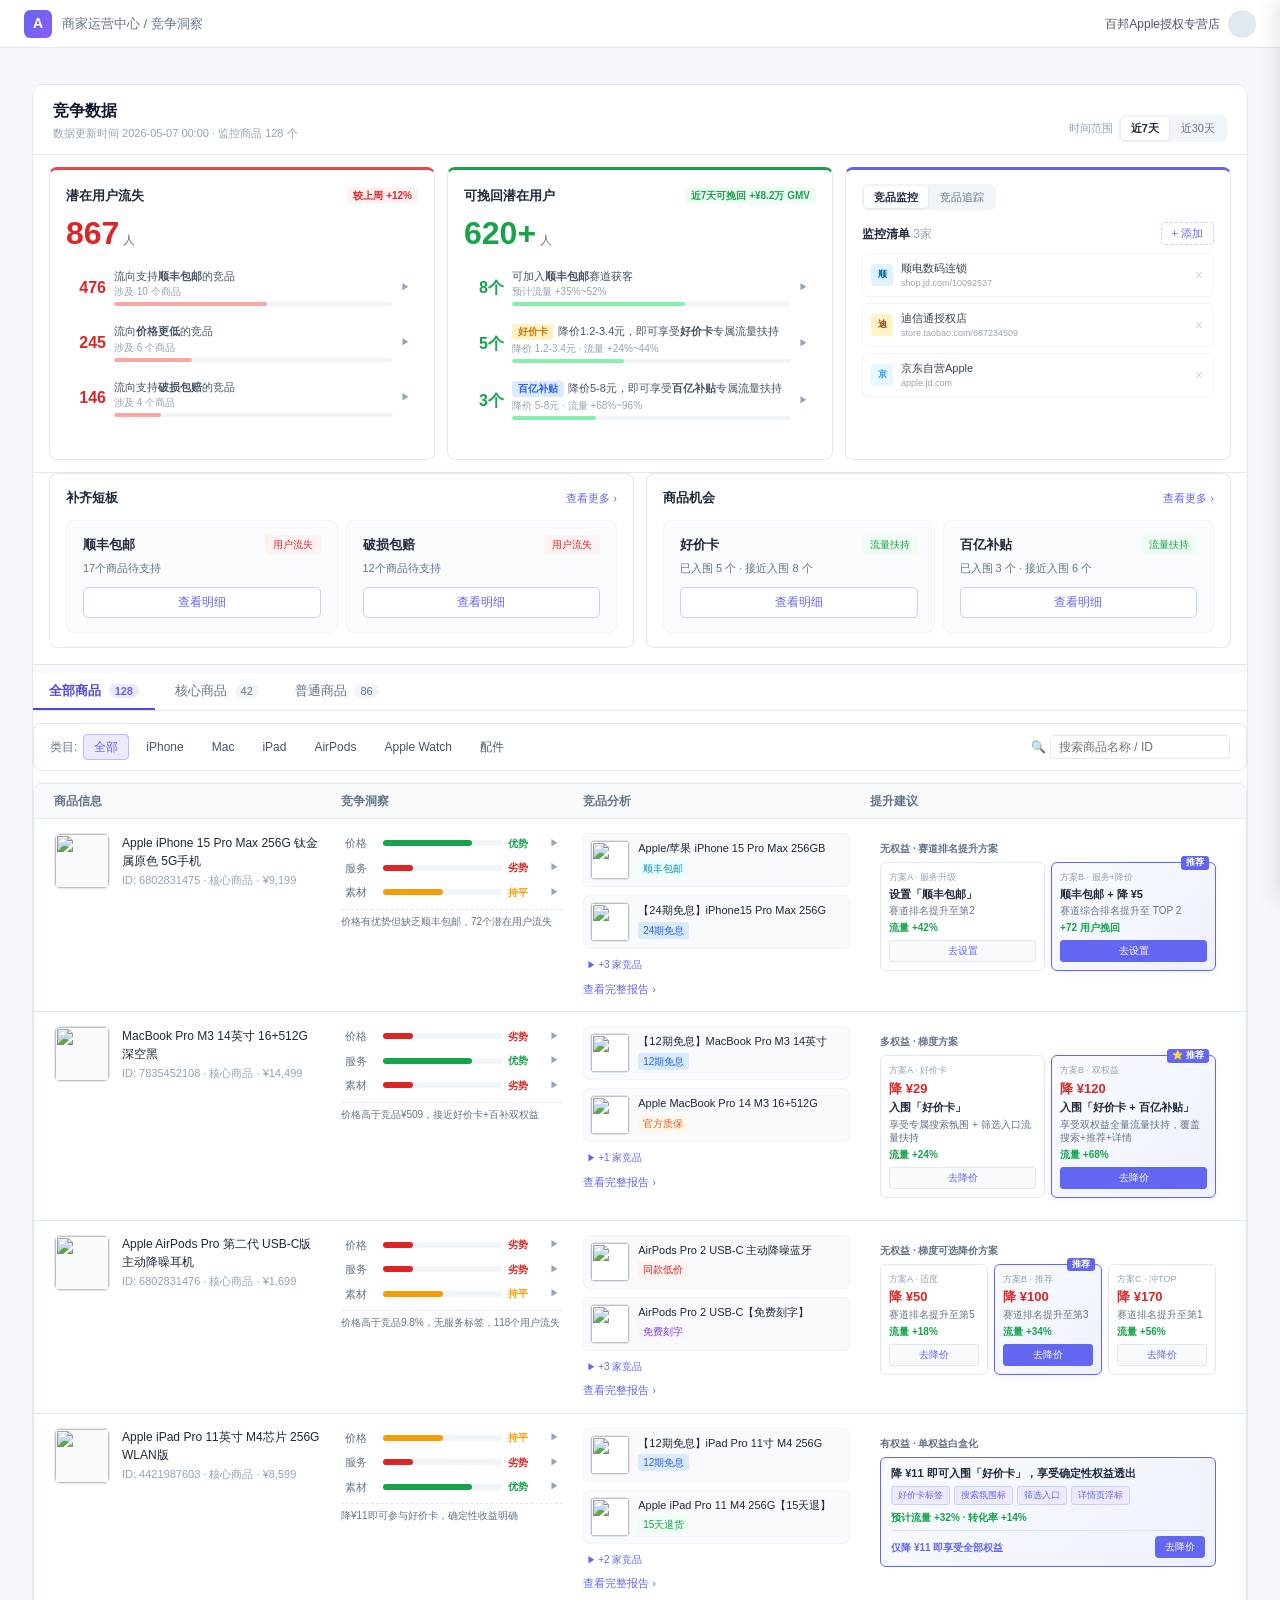
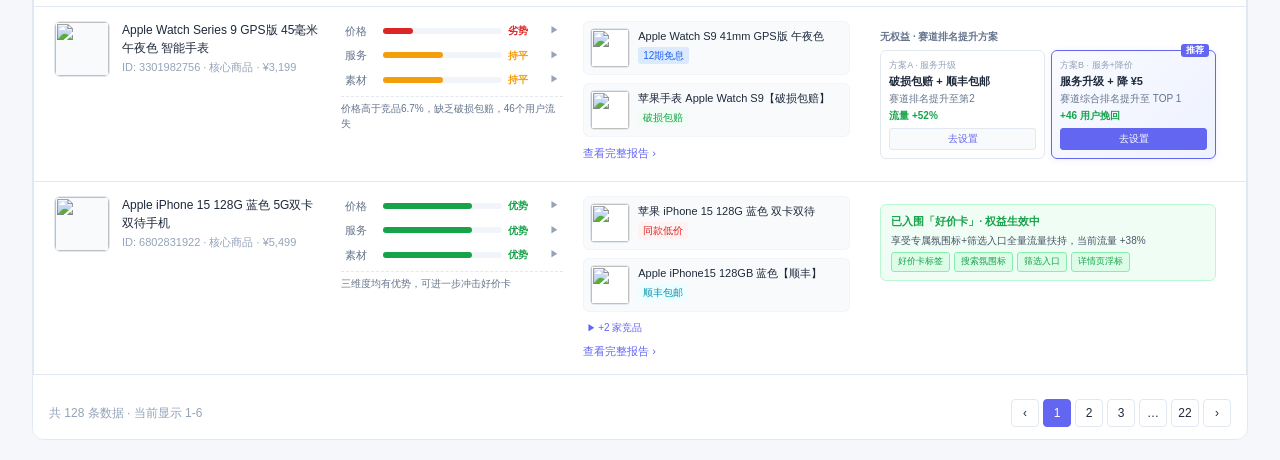
==== index.html @ 1d9e3c92 "Initial commit: Competitive Insight Dashboard v4" ====
<!DOCTYPE html>
<html lang="zh-CN">
<head>
    <meta charset="UTF-8">
    <meta http-equiv="Content-Type" content="text/html; charset=utf-8">
    <meta name="viewport" content="width=device-width, initial-scale=1.0">
    <title>竞争洞察</title>
    <style>
*{margin:0;padding:0;box-sizing:border-box}
body{font-family:-apple-system,"PingFang SC","Microsoft YaHei",sans-serif;background:#f5f7fa;color:#1e293b;font-size:13px;line-height:1.5}
.header{display:flex;align-items:center;justify-content:space-between;padding:0 24px;height:48px;background:#fff;border-bottom:1px solid #e2e8f0}
.h-l{display:flex;align-items:center;gap:10px}
.logo{width:28px;height:28px;border-radius:6px;background:linear-gradient(135deg,#6366f1,#8b5cf6);color:#fff;display:flex;align-items:center;justify-content:center;font-weight:700;font-size:14px}
.h-t{font-size:13px;color:#64748b}
.h-r{display:flex;align-items:center;gap:8px;font-size:12px;color:#475569}
.avatar{width:28px;height:28px;border-radius:50%;background:#e2e8f0}
.container{max-width:1600px;margin:0 auto;padding:20px 32px}
.page-title{font-size:20px;font-weight:700;color:#0f172a}
.page-desc{font-size:12px;color:#94a3b8;margin-top:2px}

/* ===== 统一面板容器 ===== */
.dash-wrap{margin-top:16px;background:#f8fafc;border:1px solid #e2e8f0;border-radius:12px;overflow:hidden}
.dash-head{padding:12px 20px;background:#fff;border-bottom:1px solid #e2e8f0;display:flex;align-items:center;justify-content:space-between}
.dash-title{font-size:14px;font-weight:600;color:#0f172a;display:flex;align-items:center;gap:8px}
.dash-title-dot{width:6px;height:6px;border-radius:50%;background:#6366f1}
.dash-hint{font-size:11px;color:#94a3b8}
.dash-body{padding:0}
.dash-section{background:#fff;border-bottom:1px solid #e2e8f0}
.dash-section:last-child{border-bottom:none}
.dash-section-head{display:flex;align-items:center;gap:8px;padding:8px 16px;background:#fafbfc;border-bottom:1px solid #f1f5f9}
.dash-section-title{font-size:12px;font-weight:600;color:#475569;display:flex;align-items:center;gap:6px}
.dash-section-title .d-count{font-size:10px;padding:1px 6px;border-radius:8px;background:#e2e8f0;color:#64748b;font-weight:500}

/* ===== 竞争数据模块头部 ===== */
.ci-header{display:flex;align-items:flex-end;justify-content:space-between;padding:14px 20px 12px;background:#fff;border-bottom:1px solid #e2e8f0}
.ci-title{font-size:16px;font-weight:700;color:#0f172a}
.ci-meta{font-size:11px;color:#94a3b8;margin-top:2px}
.ci-filters{display:flex;align-items:center;gap:16px}
.ci-filter-group{display:flex;align-items:center;gap:6px}
.ci-filter-label{font-size:11px;color:#94a3b8;white-space:nowrap}
.ci-filter-tabs{display:flex;gap:2px;background:#f1f5f9;border-radius:6px;padding:2px}
.ci-filter-tab{font-size:11px;padding:3px 10px;border-radius:4px;color:#64748b;cursor:pointer;transition:all .15s;white-space:nowrap}
.ci-filter-tab:hover{color:#475569}
.ci-filter-tab.active{background:#fff;color:#1e293b;font-weight:600;box-shadow:0 1px 3px rgba(0,0,0,.08)}

/* ===== 三列顶行布局 ===== */
.top-row{display:grid;grid-template-columns:1fr 1fr 1fr;gap:12px;padding:12px 16px;background:#fff}

/* ===== 统一数据卡片风格 ===== */
.stat-card{padding:16px;border-radius:8px;background:#fff;border:1px solid #e2e8f0;position:relative}
.stat-card.loss{border-top:3px solid #ef4444}
.stat-card.recover{border-top:3px solid #16a34a}
.stat-card.monitor{border-top:3px solid #6366f1}

.stat-card-header{display:flex;align-items:center;justify-content:space-between;margin-bottom:12px}
.stat-card-title{font-size:13px;font-weight:600;color:#1e293b}
.stat-card-trend{font-size:10px;padding:1px 6px;border-radius:3px;font-weight:600}
.stat-card-trend.up{background:#fef2f2;color:#dc2626}
.stat-card-trend.down{background:#f0fdf4;color:#16a34a}

.stat-hero{display:flex;align-items:baseline;gap:4px;margin-bottom:14px}
.stat-hero-num{font-size:32px;font-weight:800;line-height:1}
.stat-card.loss .stat-hero-num{color:#dc2626}
.stat-card.recover .stat-hero-num{color:#16a34a}
.stat-card.monitor .stat-hero-num{color:#6366f1}
.stat-hero-unit{font-size:12px;color:#64748b}

/* 指标列表 - 统一风格 */
.stat-metric-list{display:flex;flex-direction:column;gap:6px;min-height:180px}
.stat-metric{display:flex;align-items:center;gap:8px;padding:6px 8px;border-radius:6px;cursor:pointer;transition:all .15s}
.stat-metric:hover{background:#f8fafc}
.stat-metric.active{background:#f1f5f9}
.sm-num{font-size:16px;font-weight:700;min-width:32px;text-align:right}
.stat-card.loss .sm-num{color:#dc2626}
.stat-card.recover .sm-num{color:#16a34a}
.sm-body{flex:1;min-width:0}
.sm-label{font-size:11px;color:#475569;font-weight:500;line-height:1.3}
.sm-sub{font-size:10px;color:#94a3b8;margin-top:1px}
.sm-bar{height:4px;border-radius:2px;background:#f1f5f9;margin-top:3px;overflow:hidden}
.sm-bar-fill{height:100%;border-radius:2px}
.stat-card.loss .sm-bar-fill{background:#fca5a5}
.stat-card.recover .sm-bar-fill{background:#86efac}
.sm-toggle{font-size:9px;color:#94a3b8;transition:transform .2s;flex-shrink:0}
.stat-metric.expanded .sm-toggle{transform:rotate(90deg);color:#6366f1}

/* 指标展开详情 */
.sm-detail{display:none;margin-top:4px;padding:6px 8px;background:#f8fafc;border-radius:4px}
.sm-detail.show{display:block}
.sm-detail-products{display:flex;flex-wrap:wrap;gap:3px}
.sm-detail-prod{display:flex;align-items:center;gap:3px;padding:2px 5px;border-radius:3px;background:#fff;border:1px solid #e2e8f0;font-size:9px;color:#475569}
.sm-detail-prod img{width:16px;height:16px;border-radius:2px}

/* ===== 竞品监控面板（右列） ===== */
.monitor-panel{padding:14px 16px;border-radius:8px;background:#fff;border:1px solid #e2e8f0;border-top:3px solid #6366f1;display:flex;flex-direction:column}
.mp-tabs{display:flex;gap:2px;background:#f1f5f9;border-radius:6px;padding:2px;margin-bottom:12px;width:fit-content}
.mp-tab{font-size:11px;padding:3px 10px;border-radius:4px;color:#64748b;cursor:pointer;transition:all .15s}
.mp-tab:hover{color:#475569}
.mp-tab.active{background:#fff;color:#1e293b;font-weight:600;box-shadow:0 1px 3px rgba(0,0,0,.08)}
.mp-header{display:flex;align-items:center;justify-content:space-between;margin-bottom:8px}
.mp-title{font-size:13px;font-weight:600;color:#1e293b}
.mp-add-btn{padding:3px 10px;background:none;border:1px dashed #c7d2fe;border-radius:4px;font-size:11px;color:#6366f1;cursor:pointer;transition:all .12s}
.mp-add-btn:hover{background:#f5f3ff;border-style:solid}
.mp-add-row{display:none;align-items:center;gap:6px;padding:6px 8px;background:#fafbff;border:1px solid #e2e8f0;border-radius:4px;margin-bottom:8px}
.mp-input{flex:1;padding:5px 8px;border:1px solid #c7d2fe;border-radius:4px;font-size:12px;outline:none;background:#fff}
.mp-input:focus{border-color:#6366f1;box-shadow:0 0 0 2px rgba(99,102,241,.1)}
.mp-add-go{padding:4px 10px;background:#6366f1;color:#fff;border:none;border-radius:4px;font-size:11px;cursor:pointer}
.mp-add-go:hover{background:#4f46e5}
.mp-cancel{padding:4px 8px;background:none;border:1px solid #e2e8f0;border-radius:4px;font-size:11px;color:#64748b;cursor:pointer}
.mp-cancel:hover{background:#f8fafc}
.mp-divider{height:1px;background:#f1f5f9;margin:4px 0 8px}
.monitor-list-compact{display:flex;flex-direction:column;gap:6px;flex:1}
.mi-row{display:flex;align-items:center;gap:8px;padding:6px 8px;border:1px solid #f1f5f9;border-radius:6px;background:#fff;transition:all .12s}
.mi-row:hover{border-color:#e2e8f0;box-shadow:0 1px 4px rgba(0,0,0,.04)}
.mi-ico{width:22px;height:22px;display:flex;align-items:center;justify-content:center;font-weight:700;border-radius:4px;font-size:9px;flex-shrink:0}
.mi-meta{min-width:0;flex:1}
.mi-name{font-size:11px;font-weight:500;color:#374151;white-space:nowrap;overflow:hidden;text-overflow:ellipsis}
.mi-url{font-size:9px;color:#9ca3af;white-space:nowrap;overflow:hidden;text-overflow:ellipsis;max-width:160px}
.mi-remove{background:none;border:none;color:#d1d5db;font-size:14px;cursor:pointer;padding:0 2px;flex-shrink:0}
.mi-remove:hover{color:#ef4444}
.mi-action{transition:color .12s}
.mi-action:hover{color:#4338ca}


/* 竞品追踪内容 */
.mp-track-content{display:none}
.mp-track-content.active{display:flex;flex-direction:column;flex:1}

/* 动态订阅追踪 */
.mp-sub-toggle{display:flex;align-items:center;justify-content:space-between;padding:8px 0;cursor:pointer;user-select:none}
.mp-sub-toggle-text{font-size:11px;font-weight:600;color:#475569}
.mp-sub-toggle-arrow{font-size:10px;color:#94a3b8;transition:transform .2s}
.mp-sub-toggle.expanded .mp-sub-toggle-arrow{transform:rotate(90deg);color:#6366f1}
.mp-sub-list{display:none;flex-direction:column;gap:6px;padding-top:4px}
.mp-sub-list.show{display:flex}
.sub-row{display:flex;align-items:center;justify-content:space-between;padding:3px 6px;border-radius:4px;transition:background .12s}
.sub-row:hover{background:#f1f5f9}
.sub-info .sub-t{font-size:10px;font-weight:500;color:#1e293b}
.sub-info .sub-s{font-size:9px;color:#6b7280;margin-top:1px}
.toggle-sw{width:30px;height:15px;background:#e2e8f0;border-radius:8px;position:relative;cursor:pointer;transition:.2s;flex-shrink:0}
.toggle-sw::before{content:"";position:absolute;left:2px;top:2px;width:11px;height:11px;background:#fff;border-radius:50%;transition:.2s;box-shadow:0 1px 2px rgba(0,0,0,.1)}
.toggle-sw.on{background:#6366f1}
.toggle-sw.on::before{left:17px}

/* ===== 能力提升建议模块 ===== */
.suggest-header{padding:14px 16px 10px}
.suggest-title{font-size:15px;font-weight:700;color:#1e293b}
.suggest-grid{display:grid;grid-template-columns:1fr 1fr;gap:12px;padding:0 16px 16px}
.suggest-panel{background:#fff;border:1px solid #e2e8f0;border-radius:8px;padding:14px 16px}
.suggest-panel-header{display:flex;align-items:center;justify-content:space-between;margin-bottom:12px}
.suggest-panel-title{font-size:13px;font-weight:600;color:#1e293b}
.suggest-more{font-size:11px;color:#6366f1;cursor:pointer;text-decoration:none}
.suggest-more:hover{text-decoration:underline}
.suggest-cards-h{display:grid;grid-template-columns:1fr 1fr;gap:8px}
.suggest-card-h{background:#fafbfc;border:1px solid #f1f5f9;border-radius:8px;padding:14px 16px;transition:all .12s}
.suggest-card-h:hover{border-color:#e2e8f0;background:#fff}
.suggest-card-h-top{display:flex;align-items:center;justify-content:space-between;margin-bottom:6px}
.suggest-card-h-name{font-size:13px;font-weight:600;color:#1e293b}
.suggest-tag-h{font-size:10px;padding:2px 8px;border-radius:4px;font-weight:500}
.suggest-tag-h.loss{background:#fef2f2;color:#dc2626}
.suggest-tag-h.gain{background:#f0fdf4;color:#16a34a}
.suggest-card-h-desc{font-size:11px;color:#64748b;margin-bottom:10px}
.suggest-detail-btn{width:100%;padding:6px 0;background:#fff;border:1px solid #c7d2fe;border-radius:5px;font-size:12px;color:#6366f1;cursor:pointer;font-weight:500;transition:all .12s}
.suggest-detail-btn:hover{background:#6366f1;color:#fff;border-color:#6366f1}
.suggest-cards{display:flex;flex-direction:column;gap:8px}
.suggest-card{display:flex;align-items:center;justify-content:space-between;padding:10px 12px;border:1px solid #f1f5f9;border-radius:6px;background:#fafbfc;transition:all .12s}
.suggest-card:hover{border-color:#e2e8f0;background:#fff}
.suggest-card-left{min-width:0;flex:1}
.suggest-card-name{font-size:12px;font-weight:600;color:#1e293b}
.suggest-card-desc{font-size:11px;color:#64748b;margin-top:2px}
.suggest-card-right{display:flex;align-items:center;gap:8px;flex-shrink:0}
.suggest-tag{font-size:10px;padding:2px 6px;border-radius:3px;font-weight:500}
.suggest-tag.loss{background:#fef2f2;color:#dc2626}
.suggest-tag.gain{background:#f0fdf4;color:#16a34a}
.suggest-btn{padding:4px 10px;background:#fff;border:1px solid #c7d2fe;border-radius:4px;font-size:11px;color:#6366f1;cursor:pointer;transition:all .12s;white-space:nowrap}
.suggest-btn:hover{background:#6366f1;color:#fff;border-color:#6366f1}

/* 筛选标签联动高亮 */
.filter-active{display:none;align-items:center;gap:6px;padding:8px 16px;background:#eef2ff;border-bottom:1px solid #c7d2fe;font-size:11px;color:#4f46e5}
.filter-active.show{display:flex}
.filter-active-tag{padding:2px 8px;background:#6366f1;color:#fff;border-radius:3px;font-weight:500}
.filter-active-clear{cursor:pointer;color:#6366f1;text-decoration:underline;margin-left:auto}

/* ===== Tab + Filter ===== */
.tab-bar{margin-top:8px;display:flex;gap:4px;border-bottom:1px solid #e2e8f0}
.tab-item{padding:8px 16px;font-size:13px;color:#64748b;cursor:pointer;border-bottom:2px solid transparent;transition:all .15s}
.tab-item:hover{color:#4f46e5}
.tab-item.active{color:#4f46e5;font-weight:600;border-color:#4f46e5}
.tab-count{font-size:11px;background:#f1f5f9;border-radius:8px;padding:1px 6px;margin-left:4px}
.tab-item.active .tab-count{background:#ede9fe;color:#6366f1}

.filter-bar{margin-top:12px;display:flex;align-items:center;gap:12px;padding:10px 16px;background:#fff;border-radius:8px;border:1px solid #e2e8f0;flex-wrap:wrap}
.f-g{display:flex;align-items:center;gap:6px}
.f-l{font-size:12px;color:#64748b;white-space:nowrap}
.f-tag{font-size:12px;padding:3px 10px;border-radius:4px;color:#475569;cursor:pointer;transition:all .12s;border:1px solid transparent}
.f-tag:hover{background:#f1f5f9}
.f-tag.active{background:#ede9fe;color:#6366f1;border-color:#c4b5fd;font-weight:500}
.f-sep{width:1px;height:20px;background:#e2e8f0;margin:0 4px}
.search-box{margin-left:auto;display:flex;align-items:center;gap:4px;font-size:12px;color:#94a3b8}
.search-box input{border:1px solid #e2e8f0;border-radius:4px;padding:4px 8px;font-size:12px;width:180px;outline:none}
.search-box input:focus{border-color:#6366f1}

/* ===== Table ===== */
.th{display:grid;grid-template-columns:2.4fr 2fr 2.4fr 3.2fr;gap:20px;padding:8px 20px;background:#f8fafc;border:1px solid #e2e8f0;border-radius:8px 8px 0 0;margin-top:12px;font-size:12px;font-weight:600;color:#64748b}
.tr{display:grid;grid-template-columns:2.4fr 2fr 2.4fr 3.2fr;gap:20px;padding:14px 20px;background:#fff;border:1px solid #e2e8f0;border-top:none;align-items:start;transition:background .12s}
.tr:hover{background:#fafbff}
.tr:last-of-type{border-radius:0 0 8px 8px}

/* Product info */
.p-info{display:flex;gap:12px;align-items:center}
.p-img{width:56px;height:56px;border-radius:6px;overflow:hidden;flex-shrink:0;background:#f8fafc;border:1px solid #e2e8f0}
.p-img img{width:100%;height:100%;object-fit:cover}
.p-detail{min-width:0}
.p-name{font-size:12px;font-weight:500;color:#1e293b;display:-webkit-box;-webkit-line-clamp:2;-webkit-box-orient:vertical;overflow:hidden}
.p-meta{font-size:11px;color:#94a3b8;margin-top:2px}

/* 竞争洞察列 */
.insight-cell{display:flex;flex-direction:column;gap:4px}
.dim-row{display:flex;align-items:center;gap:8px;font-size:11px;cursor:pointer;padding:4px 6px;border-radius:4px;transition:background .12s}
.dim-row:hover{background:#f1f5f9}
.dim-label{color:#64748b;width:32px;flex-shrink:0;font-weight:500}
.dim-expand-icon{font-size:9px;color:#94a3b8;transition:transform .2s;margin-left:auto}
.dim-row{display:flex;align-items:center;gap:6px;font-size:11px;cursor:pointer;padding:2px 4px;border-radius:4px;transition:background .12s}
.dim-row:hover{background:#f1f5f9}
.dim-label{color:#64748b;width:32px;flex-shrink:0}
.dim-bar-wrap{flex:1;height:6px;border-radius:3px;background:#f1f5f9;position:relative;max-width:120px}
.dim-bar{height:100%;border-radius:3px}
.dim-bar.high{background:#16a34a}
.dim-bar.mid{background:#f59e0b}
.dim-bar.low{background:#dc2626}
.dim-text{font-size:10px;font-weight:600;min-width:36px}
.dim-text.high{color:#16a34a}
.dim-text.mid{color:#f59e0b}
.dim-text.low{color:#dc2626}
.dim-expand-icon{font-size:9px;color:#94a3b8;transition:transform .2s;margin-left:auto}
.dim-row.expanded .dim-expand-icon{transform:rotate(90deg);color:#6366f1}
.insight-summary{font-size:10px;color:#64748b;margin-top:2px;padding-top:4px;border-top:1px dashed #e2e8f0}

/* Expandable detail panel */
.dim-detail{display:none;margin:2px 0 4px;padding:10px;border-radius:6px;background:#fff;border:1px solid #e2e8f0;box-shadow:0 2px 8px rgba(0,0,0,.04);animation:slideDown .2s ease}
.dim-detail.show{display:block}
@keyframes slideDown{from{opacity:0;transform:translateY(-4px)}to{opacity:1;transform:translateY(0)}}

/* Price trend mini chart */
.price-chart{width:100%;height:80px;position:relative;margin-bottom:6px}
.price-chart canvas{width:100%;height:100%}
.price-chart-header{display:flex;align-items:center;justify-content:space-between;margin-bottom:6px}
.price-chart-title{font-size:11px;font-weight:600;color:#1e293b}
.price-chart-tabs{display:flex;gap:4px}
.price-chart-tab{font-size:10px;padding:1px 6px;border-radius:3px;color:#94a3b8;cursor:pointer}
.price-chart-tab.active{background:#f1f5f9;color:#475569;font-weight:500}
.price-stats{display:flex;gap:12px;margin-top:6px;padding-top:6px;border-top:1px solid #f1f5f9}
.price-stat{display:flex;flex-direction:column;gap:1px}
.price-stat-label{font-size:9px;color:#94a3b8}
.price-stat-value{font-size:11px;font-weight:600;color:#1e293b}
.price-stat-value.low-price{color:#dc2626}
.price-stat-value.my-price{color:#6366f1}

/* Price bar chart (simplified visual) */
.price-bars{display:flex;flex-direction:column;gap:4px;margin-top:4px}
.price-bar-row{display:flex;align-items:center;gap:6px;font-size:10px}
.price-bar-label{width:56px;flex-shrink:0;color:#64748b;overflow:hidden;text-overflow:ellipsis;white-space:nowrap}
.price-bar-track{flex:1;height:14px;border-radius:3px;background:#f8fafc;position:relative;overflow:hidden}
.price-bar-fill{height:100%;border-radius:3px;display:flex;align-items:center;justify-content:flex-end;padding-right:4px;font-size:9px;color:#fff;font-weight:600}
.price-bar-fill.mine{background:linear-gradient(90deg,#818cf8,#6366f1)}
.price-bar-fill.comp{background:linear-gradient(90deg,#fca5a5,#dc2626)}
.price-bar-fill.comp-ok{background:linear-gradient(90deg,#86efac,#16a34a)}
.price-bar-amount{font-size:10px;color:#475569;margin-left:4px;white-space:nowrap}

/* Service detail panel */
.service-grid{display:grid;grid-template-columns:1fr 1fr;gap:6px}
.service-item{display:flex;align-items:center;gap:4px;padding:4px 6px;border-radius:4px;background:#f8fafc;font-size:10px}
.service-dot{width:6px;height:6px;border-radius:50%;flex-shrink:0}
.service-dot.has{background:#16a34a}
.service-dot.no{background:#dc2626}
.service-name{color:#475569}
.service-status{margin-left:auto;font-weight:600;font-size:9px}
.service-status.has{color:#16a34a}
.service-status.no{color:#dc2626}

/* Content/素材 detail panel */
.content-compare{display:flex;flex-direction:column;gap:6px}
.content-row{display:flex;align-items:center;gap:6px;font-size:10px}
.content-label{color:#64748b;width:48px;flex-shrink:0}
.content-score{display:flex;gap:2px}
.content-star{width:10px;height:10px;border-radius:2px}
.content-star.filled{background:#f59e0b}
.content-star.empty{background:#e2e8f0}

/* Comp cell */
.comp-cell{display:flex;flex-direction:column;gap:8px;font-size:11px}
.comp-item{display:flex;gap:8px;align-items:flex-start;padding:6px;border-radius:6px;background:#f8fafc;border:1px solid #f1f5f9;transition:all .12s}
.comp-item:hover{border-color:#c7d2fe;background:#fafbff}
.comp-thumb{width:40px;height:40px;border-radius:4px;overflow:hidden;flex-shrink:0;background:#fff;border:1px solid #e2e8f0}
.comp-thumb img{width:100%;height:100%;object-fit:cover}
.comp-detail{flex:1;min-width:0;display:flex;flex-direction:column;gap:3px}
.comp-title{font-size:11px;color:#1e293b;font-weight:500;overflow:hidden;text-overflow:ellipsis;white-space:nowrap}
.comp-tags{display:flex;gap:4px;flex-wrap:wrap}
.c-tag{font-size:10px;padding:1px 5px;border-radius:3px;white-space:nowrap}
.t-price{background:#fef2f2;color:#dc2626}
.t-stage{background:#dbeafe;color:#2563eb}
.t-ship{background:#ecfeff;color:#0891b2}
.t-return{background:#f0fdf4;color:#16a34a}
.t-engrave{background:#faf5ff;color:#7c3aed}
.t-warranty{background:#fff7ed;color:#ea580c}
.comp-more{font-size:10px;color:#6366f1;padding-left:4px;cursor:pointer;user-select:none}
.comp-more:hover{text-decoration:underline}
.comp-more .comp-more-icon{display:inline-block;transition:transform .2s;font-size:9px;margin-right:2px}
.comp-more.expanded .comp-more-icon{transform:rotate(90deg)}
.comp-extra{display:none;margin-top:4px;padding-top:6px;border-top:1px dashed #e2e8f0;animation:slideDown .2s ease}
.comp-extra.show{display:flex;flex-direction:column;gap:6px}
.comp-report{font-size:11px;color:#6366f1;text-decoration:none;cursor:pointer}
.comp-report:hover{text-decoration:underline}

/* 提升建议 - 卡片式布局 */
/* 提升建议 - 卡片式布局（紧凑） */
.suggest-cell{padding:8px 10px;display:flex;flex-direction:column;gap:6px}
.sg-header{font-size:10px;font-weight:600;color:#64748b;margin-bottom:0}
.sg-options{display:flex;gap:6px}
.sg-opt{flex:1;padding:8px 8px;border-radius:6px;border:1px solid #e2e8f0;background:#fff;cursor:pointer;transition:all .15s;position:relative}
.sg-opt:hover{border-color:#c7d2fe;box-shadow:0 1px 4px rgba(99,102,241,.08)}
.sg-opt.recommended{border-color:#6366f1;background:linear-gradient(135deg,#fafbff,#eef2ff);box-shadow:0 1px 6px rgba(99,102,241,.1)}
.sg-opt-badge{position:absolute;top:-7px;right:6px;font-size:9px;padding:1px 5px;border-radius:3px;background:#6366f1;color:#fff;font-weight:600;line-height:1.3}
.sg-opt-label{font-size:9px;color:#94a3b8;margin-bottom:1px}
.sg-opt-title{font-size:11px;font-weight:600;color:#1e293b;margin-bottom:2px}
.sg-opt-price{font-size:13px;font-weight:700;color:#dc2626;margin-bottom:1px}
.sg-opt-desc{font-size:10px;color:#64748b;line-height:1.3}
.sg-opt-gain{font-size:10px;color:#16a34a;font-weight:600;margin-top:3px}
.sg-opt-btn{display:block;width:100%;margin-top:5px;padding:3px 0;background:#f8fafc;color:#6366f1;border:1px solid #e2e8f0;border-radius:3px;font-size:10px;font-weight:500;cursor:pointer;text-align:center;transition:all .12s}
.sg-opt-btn:hover{background:#eef2ff;border-color:#c7d2fe}
.sg-opt.recommended .sg-opt-btn{background:#6366f1;color:#fff;border-color:#6366f1}
.sg-opt.recommended .sg-opt-btn:hover{background:#4f46e5}
.sg-btn{padding:4px 10px;background:#6366f1;color:#fff;border:none;border-radius:4px;font-size:10px;font-weight:500;cursor:pointer;white-space:nowrap;flex-shrink:0}
.sg-btn:hover{background:#4f46e5}

/* 权益白盒化 */
.sg-benefit{padding:8px 10px;border:1.5px solid #6366f1;border-radius:6px;background:linear-gradient(135deg,#fafbff,#eef2ff)}
.sg-benefit-title{font-size:11px;font-weight:600;color:#1e293b;margin-bottom:5px;line-height:1.4}
.sg-benefit-items{display:flex;gap:4px;flex-wrap:wrap;margin-bottom:5px}
.sg-benefit-item{padding:2px 6px;border-radius:3px;font-size:9px;font-weight:500;background:#ede9fe;color:#6366f1;border:1px solid #c7d2fe}
.sg-benefit-gain{font-size:10px;color:#16a34a;font-weight:600;margin-bottom:5px}
.sg-benefit-footer{display:flex;align-items:center;justify-content:space-between;padding-top:5px;border-top:1px solid #e0e0f6}
.sg-benefit-note{font-size:10px;color:#6366f1;font-weight:600}

/* 已享受状态 */
.sg-done{padding:8px 10px;border-radius:6px;background:#f0fdf4;border:1px solid #bbf7d0}
.sg-done-title{font-size:11px;font-weight:600;color:#16a34a;margin-bottom:4px}
.sg-done-desc{font-size:10px;color:#475569;margin-bottom:4px}
.sg-done-items{display:flex;gap:4px;flex-wrap:wrap}
.sg-done-item{padding:2px 6px;border-radius:3px;font-size:9px;font-weight:500;background:#dcfce7;color:#16a34a;border:1px solid #86efac}

/* Pagination */
.pgn-bar{display:flex;align-items:center;justify-content:space-between;padding:12px 16px;margin-top:12px}
.pgn-info{font-size:12px;color:#94a3b8}
.pgn{display:flex;gap:4px}
.pg-btn{width:28px;height:28px;display:flex;align-items:center;justify-content:center;border-radius:4px;font-size:12px;cursor:pointer;border:1px solid #e2e8f0;background:#fff;transition:all .12s}
.pg-btn:hover{border-color:#6366f1}
.pg-btn.active{background:#6366f1;color:#fff;border-color:#6366f1}

.up{color:#16a34a}
.down{color:#dc2626}

/* 执行成功弹窗 */
.exec-modal-mask{position:fixed;top:0;left:0;right:0;bottom:0;background:rgba(0,0,0,.4);z-index:9998;opacity:0;pointer-events:none;transition:opacity .25s}
.exec-modal-mask.show{opacity:1;pointer-events:auto}
.exec-modal{position:fixed;top:50%;left:50%;transform:translate(-50%,-50%) scale(.9);background:#fff;border-radius:12px;padding:32px 28px 24px;box-shadow:0 20px 60px rgba(0,0,0,.15);z-index:9999;width:360px;text-align:center;opacity:0;pointer-events:none;transition:all .25s ease}
.exec-modal.show{opacity:1;transform:translate(-50%,-50%) scale(1);pointer-events:auto}
.exec-modal-icon{width:48px;height:48px;border-radius:50%;background:#f0fdf4;border:2px solid #86efac;color:#16a34a;display:flex;align-items:center;justify-content:center;font-size:22px;font-weight:700;margin:0 auto 14px}
.exec-modal-title{font-size:16px;font-weight:700;color:#1e293b;margin-bottom:6px}
.exec-modal-desc{font-size:13px;color:#475569;line-height:1.6;margin-bottom:16px}
.exec-modal-highlight{display:inline-flex;align-items:center;gap:4px;padding:6px 12px;background:#fffbeb;border:1px solid #fde68a;border-radius:6px;font-size:12px;color:#92400e;font-weight:500;margin-bottom:18px}
.exec-modal-btn{padding:8px 24px;background:#6366f1;color:#fff;border:none;border-radius:6px;font-size:13px;font-weight:500;cursor:pointer;transition:background .12s}
.exec-modal-btn:hover{background:#4f46e5}

/* 明细弹窗 - 右侧抽屉 */
.detail-modal-mask{position:fixed;top:0;left:0;right:0;bottom:0;background:rgba(0,0,0,.3);z-index:9998;opacity:0;pointer-events:none;transition:opacity .3s}
.detail-modal-mask.show{opacity:1;pointer-events:auto}
.detail-modal{position:fixed;top:0;right:0;bottom:0;width:720px;background:#fff;box-shadow:-4px 0 20px rgba(0,0,0,.1);z-index:9999;transform:translateX(100%);transition:transform .3s ease;display:flex;flex-direction:column}
.detail-modal.show{transform:translateX(0)}
.detail-modal-header{display:flex;align-items:center;justify-content:space-between;padding:18px 20px 14px;border-bottom:1px solid #f1f5f9;flex-shrink:0}
.detail-modal-title{font-size:15px;font-weight:700;color:#1e293b}
.detail-modal-sub{font-size:12px;color:#64748b;margin-top:2px}
.detail-modal-close{background:none;border:none;font-size:20px;color:#94a3b8;cursor:pointer;padding:4px 8px;line-height:1;border-radius:4px;transition:all .12s}
.detail-modal-close:hover{background:#f1f5f9;color:#475569}
.detail-modal-actions{padding:12px 20px;border-bottom:1px solid #f1f5f9;flex-shrink:0}
.detail-modal-batch{padding:7px 16px;background:#6366f1;color:#fff;border:none;border-radius:6px;font-size:12px;font-weight:500;cursor:pointer;transition:background .12s}
.detail-modal-batch:hover{background:#4f46e5}
.detail-modal-list{overflow-y:auto;flex:1;padding:14px 20px 20px}
.detail-item{display:flex;align-items:center;gap:12px;padding:12px 14px;border:1px solid #f1f5f9;border-radius:8px;margin-bottom:8px;background:#fafbfc;transition:all .12s}
.detail-item:hover{border-color:#e2e8f0;background:#fff}
.detail-item-img{width:48px;height:48px;border-radius:6px;object-fit:cover;flex-shrink:0}
.detail-item-info{flex:1;min-width:0}
.detail-item-name{font-size:12px;font-weight:600;color:#1e293b;white-space:nowrap;overflow:hidden;text-overflow:ellipsis}
.detail-item-meta{font-size:11px;color:#64748b;margin-top:2px}
.detail-item-problem{font-size:11px;color:#dc2626;margin-top:4px;display:flex;align-items:center;gap:4px}
.detail-item-problem::before{content:"";display:inline-block;width:6px;height:6px;border-radius:50%;background:#dc2626;flex-shrink:0}
.detail-item-actions{display:flex;gap:6px;flex-shrink:0}
.detail-item-btn{padding:5px 10px;background:#fff;border:1px solid #c7d2fe;border-radius:4px;font-size:11px;color:#6366f1;cursor:pointer;transition:all .12s;white-space:nowrap}
.detail-item-btn:hover{background:#6366f1;color:#fff;border-color:#6366f1}
.detail-item-btn.set{background:#6366f1;color:#fff;border-color:#6366f1}
.detail-item-full{padding:16px;border:1px solid #f1f5f9;border-radius:8px;margin-bottom:10px;background:#fafbfc;transition:all .12s}
.detail-item-full:hover{border-color:#e2e8f0;background:#fff}
.detail-item-full-head{display:flex;align-items:center;justify-content:space-between;margin-bottom:6px}
.detail-item-full-name{font-size:13px;font-weight:600;color:#1e293b}
.detail-item-full-desc{font-size:12px;color:#64748b;margin-bottom:10px}
.detail-item-full-actions{display:flex;gap:6px}
.detail-grid{display:grid;grid-template-columns:repeat(2,1fr);gap:12px}
.detail-grid-card{display:flex;flex-direction:column;gap:8px;padding:14px;border:1px solid #f1f5f9;border-radius:8px;background:#fafbfc;transition:all .12s}
.detail-grid-card:hover{border-color:#e2e8f0;background:#fff;box-shadow:0 2px 8px rgba(0,0,0,.04)}
.detail-grid-card-head{display:flex;align-items:center;justify-content:space-between}
.detail-grid-card-name{font-size:13px;font-weight:600;color:#1e293b}
.detail-grid-card-desc{font-size:12px;color:#64748b}
.detail-grid-card-btn{padding:7px 14px;background:#fff;border:1px solid #c7d2fe;border-radius:6px;font-size:12px;color:#6366f1;font-weight:500;cursor:pointer;transition:all .12s;align-self:flex-start}
.detail-grid-card-btn:hover{background:#6366f1;color:#fff;border-color:#6366f1}
.strategy-tag{display:inline-block;padding:1px 6px;border-radius:3px;font-size:10px;font-weight:600;line-height:1.4;vertical-align:middle;margin-right:4px}
.strategy-tag.goodprice{background:#fef3c7;color:#d97706}
.strategy-tag.subsidy{background:#dbeafe;color:#2563eb}
.strategy-tag.seckill{background:#fce7f3;color:#db2777}
</style>
</head>
<body>
<div class="header">
  <div class="h-l"><div class="logo">A</div><div class="h-t">商家运营中心 / 竞争洞察</div></div>
  <div class="h-r"><span>百邦Apple授权专营店</span><div class="avatar"></div></div>
</div>
<div class="container">

  <!-- ===== 统一面板 ===== -->
  <div class="dash-wrap">
    <div class="dash-body">

    <!-- 1. 竞争数据模块：头部 + 筛选 + 三列内容 -->
    <div class="dash-section">
      <!-- 模块头部 -->
      <div class="ci-header">
        <div>
          <div class="ci-title">竞争数据</div>
          <div class="ci-meta">数据更新时间 2026-05-07 00:00 · 监控商品 128 个</div>
        </div>
        <div class="ci-filters">
          <div class="ci-filter-group">
            <span class="ci-filter-label">时间范围</span>
            <div class="ci-filter-tabs" id="globalTimeFilter">
              <div class="ci-filter-tab active" data-range="7">近7天</div>
              <div class="ci-filter-tab" data-range="30">近30天</div>
            </div>
          </div>
        </div>
      </div>

      <!-- 筛选激活标签 -->
      <div class="filter-active" id="filterActive">
        当前筛选：<span class="filter-active-tag" id="filterTag"></span>
        <span class="filter-active-clear" onclick="clearFilter()">清除筛选</span>
      </div>

      <!-- 三列内容 -->
      <div class="top-row">
        <!-- 左列：潜在用户流失 -->
        <div class="stat-card loss">
          <div class="stat-card-header">
            <span class="stat-card-title">潜在用户流失</span>
            <span class="stat-card-trend up" data-7="较上周 +12%" data-30="较上月 +18%">较上周 +12%</span>
          </div>
          <div class="stat-hero">
            <span class="stat-hero-num" data-7="867" data-30="1,243">867</span>
            <span class="stat-hero-unit">人</span>
          </div>
          <div class="stat-metric-list">
            <!-- 7天数据 -->
            <div class="stat-metric time-data" data-range="7" data-filter="shunfeng">
              <div class="sm-num">476</div>
              <div class="sm-body">
                <div class="sm-label">流向支持<strong>顺丰包邮</strong>的竞品</div>
                <div class="sm-sub">涉及 10 个商品</div>
                <div class="sm-bar"><div class="sm-bar-fill" style="width:55%"></div></div>
              </div>
              <span class="sm-toggle">▶</span>
              <div class="sm-detail">
                <div class="sm-detail-products">
                  <div class="sm-detail-prod"><img src="https://store.storeimages.cdn-apple.com/4982/as-images.apple.com/is/iphone-15-pro-finish-select-202309-6-7inch-naturaltitanium?wid=48&hei=48&fmt=jpeg&qlt=90"><span>iPhone 15 Pro Max</span></div>
                  <div class="sm-detail-prod"><img src="https://store.storeimages.cdn-apple.com/4982/as-images.apple.com/is/ipad-pro-13-select-wifi-spaceblack-202405?wid=48&hei=48&fmt=jpeg&qlt=90"><span>iPad Pro 11</span></div>
                  <div class="sm-detail-prod"><img src="https://store.storeimages.cdn-apple.com/4982/as-images.apple.com/is/s9-case-unselect-gallery-1-202309?wid=48&hei=48&fmt=jpeg&qlt=90"><span>Apple Watch S9</span></div>
                </div>
                <a class="mi-action" href="javascript:void(0)" style="display:block;margin-top:6px;font-size:11px;color:#6366f1;cursor:pointer " onclick="toggleViewAll(this)">查看全部 10 个商品 ›</a>
              </div>
            </div>
            <div class="stat-metric time-data" data-range="7" data-filter="price">
              <div class="sm-num">245</div>
              <div class="sm-body">
                <div class="sm-label">流向<strong>价格更低</strong>的竞品</div>
                <div class="sm-sub">涉及 6 个商品</div>
                <div class="sm-bar"><div class="sm-bar-fill" style="width:28%"></div></div>
              </div>
              <span class="sm-toggle">▶</span>
              <div class="sm-detail">
                <div class="sm-detail-products">
                  <div class="sm-detail-prod"><img src="https://store.storeimages.cdn-apple.com/4982/as-images.apple.com/is/mbp14-spaceblack-select-202410?wid=48&hei=48&fmt=jpeg&qlt=90"><span>MacBook Pro M3</span></div>
                  <div class="sm-detail-prod"><img src="https://store.storeimages.cdn-apple.com/4982/as-images.apple.com/is/MTJV3?wid=48&hei=48&fmt=jpeg&qlt=90"><span>AirPods Pro 2</span></div>
                </div>
                <a class="mi-action" href="javascript:void(0)" style="display:block;margin-top:6px;font-size:11px;color:#6366f1;cursor:pointer " onclick="toggleViewAll(this)">查看全部 6 个商品 ›</a>
              </div>
            </div>
            <div class="stat-metric time-data" data-range="7" data-filter="damage">
              <div class="sm-num">146</div>
              <div class="sm-body">
                <div class="sm-label">流向支持<strong>破损包赔</strong>的竞品</div>
                <div class="sm-sub">涉及 4 个商品</div>
                <div class="sm-bar"><div class="sm-bar-fill" style="width:17%"></div></div>
              </div>
              <span class="sm-toggle">▶</span>
              <div class="sm-detail">
                <div class="sm-detail-products">
                  <div class="sm-detail-prod"><img src="https://store.storeimages.cdn-apple.com/4982/as-images.apple.com/is/iphone-15-pro-finish-select-202309-6-7inch-naturaltitanium?wid=48&hei=48&fmt=jpeg&qlt=90"><span>iPhone 15 Pro</span></div>
                  <div class="sm-detail-prod"><img src="https://store.storeimages.cdn-apple.com/4982/as-images.apple.com/is/ipad-pro-13-select-wifi-spaceblack-202405?wid=48&hei=48&fmt=jpeg&qlt=90"><span>iPad Pro 13</span></div>
                </div>
                <a class="mi-action" href="javascript:void(0)" style="display:block;margin-top:6px;font-size:11px;color:#6366f1;cursor:pointer " onclick="toggleViewAll(this)">查看全部 4 个商品 ›</a>
              </div>
            </div>
            <!-- 30天数据 -->
            <div class="stat-metric time-data" data-range="30" data-filter="shunfeng" style="display:none">
              <div class="sm-num">682</div>
              <div class="sm-body">
                <div class="sm-label">流向支持<strong>顺丰包邮</strong>的竞品</div>
                <div class="sm-sub">涉及 14 个商品</div>
                <div class="sm-bar"><div class="sm-bar-fill" style="width:54%"></div></div>
              </div>
              <span class="sm-toggle">▶</span>
              <div class="sm-detail">
                <div class="sm-detail-products">
                  <div class="sm-detail-prod"><img src="https://store.storeimages.cdn-apple.com/4982/as-images.apple.com/is/iphone-15-pro-finish-select-202309-6-7inch-naturaltitanium?wid=48&hei=48&fmt=jpeg&qlt=90"><span>iPhone 15 Pro Max</span></div>
                  <div class="sm-detail-prod"><img src="https://store.storeimages.cdn-apple.com/4982/as-images.apple.com/is/mbp14-spaceblack-select-202410?wid=48&hei=48&fmt=jpeg&qlt=90"><span>MacBook Pro M3</span></div>
                  <div class="sm-detail-prod"><img src="https://store.storeimages.cdn-apple.com/4982/as-images.apple.com/is/ipad-pro-13-select-wifi-spaceblack-202405?wid=48&hei=48&fmt=jpeg&qlt=90"><span>iPad Pro 11</span></div>
                </div>
                <a class="mi-action" href="javascript:void(0)" style="display:block;margin-top:6px;font-size:11px;color:#6366f1;cursor:pointer " onclick="toggleViewAll(this)">查看全部 14 个商品 ›</a>
              </div>
            </div>
            <div class="stat-metric time-data" data-range="30" data-filter="price" style="display:none">
              <div class="sm-num">358</div>
              <div class="sm-body">
                <div class="sm-label">流向<strong>价格更低</strong>的竞品</div>
                <div class="sm-sub">涉及 8 个商品</div>
                <div class="sm-bar"><div class="sm-bar-fill" style="width:29%"></div></div>
              </div>
              <span class="sm-toggle">▶</span>
              <div class="sm-detail">
                <div class="sm-detail-products">
                  <div class="sm-detail-prod"><img src="https://store.storeimages.cdn-apple.com/4982/as-images.apple.com/is/ipad-pro-13-select-wifi-spaceblack-202405?wid=48&hei=48&fmt=jpeg&qlt=90"><span>iPad Pro 11 M4</span></div>
                  <div class="sm-detail-prod"><img src="https://store.storeimages.cdn-apple.com/4982/as-images.apple.com/is/MTJV3?wid=48&hei=48&fmt=jpeg&qlt=90"><span>AirPods Pro 2</span></div>
                </div>
                <a class="mi-action" href="javascript:void(0)" style="display:block;margin-top:6px;font-size:11px;color:#6366f1;cursor:pointer " onclick="toggleViewAll(this)">查看全部 8 个商品 ›</a>
              </div>
            </div>
            <div class="stat-metric time-data" data-range="30" data-filter="damage" style="display:none">
              <div class="sm-num">203</div>
              <div class="sm-body">
                <div class="sm-label">流向支持<strong>破损包赔</strong>的竞品</div>
                <div class="sm-sub">涉及 5 个商品</div>
                <div class="sm-bar"><div class="sm-bar-fill" style="width:17%"></div></div>
              </div>
              <span class="sm-toggle">▶</span>
              <div class="sm-detail">
                <div class="sm-detail-products">
                  <div class="sm-detail-prod"><img src="https://store.storeimages.cdn-apple.com/4982/as-images.apple.com/is/iphone-15-pro-finish-select-202309-6-7inch-naturaltitanium?wid=48&hei=48&fmt=jpeg&qlt=90"><span>iPhone 15 Pro</span></div>
                  <div class="sm-detail-prod"><img src="https://store.storeimages.cdn-apple.com/4982/as-images.apple.com/is/mbp14-spaceblack-select-202410?wid=48&hei=48&fmt=jpeg&qlt=90"><span>MacBook Pro 14</span></div>
                </div>
                <a class="mi-action" href="javascript:void(0)" style="display:block;margin-top:6px;font-size:11px;color:#6366f1;cursor:pointer " onclick="toggleViewAll(this)">查看全部 5 个商品 ›</a>
              </div>
            </div>
          </div>
        </div>

        <!-- 中列：可挽回潜在用户 -->
        <div class="stat-card recover">
          <div class="stat-card-header">
            <span class="stat-card-title">可挽回潜在用户</span>
            <span class="stat-card-trend down" data-7="近7天可挽回 +¥8.2万 GMV" data-30="近30天可挽回 +¥15.6万 GMV">近7天可挽回 +¥8.2万 GMV</span>
          </div>
          <div class="stat-hero">
            <span class="stat-hero-num" data-7="620+" data-30="1,180+">620+</span>
            <span class="stat-hero-unit">人</span>
          </div>
          <div class="stat-metric-list">
            <!-- 7天数据 -->
            <div class="stat-metric time-data" data-range="7" data-filter="shunfeng-recover">
              <div class="sm-num">8个</div>
              <div class="sm-body">
                <div class="sm-label">可加入<strong>顺丰包邮</strong>赛道获客</div>
                <div class="sm-sub">预计流量 +35%~52%</div>
                <div class="sm-bar"><div class="sm-bar-fill" style="width:62%"></div></div>
              </div>
              <span class="sm-toggle">▶</span>
              <div class="sm-detail">
                <div class="sm-detail-products">
                  <div class="sm-detail-prod"><img src="https://store.storeimages.cdn-apple.com/4982/as-images.apple.com/is/iphone-15-pro-finish-select-202309-6-7inch-naturaltitanium?wid=48&hei=48&fmt=jpeg&qlt=90"><span>iPhone 15 Pro Max</span></div>
                  <div class="sm-detail-prod"><img src="https://store.storeimages.cdn-apple.com/4982/as-images.apple.com/is/ipad-pro-13-select-wifi-spaceblack-202405?wid=48&hei=48&fmt=jpeg&qlt=90"><span>iPad Pro 11</span></div>
                  <div class="sm-detail-prod"><img src="https://store.storeimages.cdn-apple.com/4982/as-images.apple.com/is/s9-case-unselect-gallery-1-202309?wid=48&hei=48&fmt=jpeg&qlt=90"><span>Apple Watch S9</span></div>
                </div>
                <a class="mi-action" href="javascript:void(0)" style="display:block;margin-top:6px;font-size:11px;color:#6366f1;cursor:pointer " onclick="toggleViewAll(this)">查看全部 8 个商品 ›</a>
              </div>
            </div>
            <div class="stat-metric time-data" data-range="7" data-filter="goodprice">
              <div class="sm-num">5个</div>
              <div class="sm-body">
                <div class="sm-label"><span class="strategy-tag goodprice">好价卡</span>降价1.2-3.4元，即可享受<strong>好价卡</strong>专属流量扶持</div>
                <div class="sm-sub">降价 1.2-3.4元 · 流量 +24%~44%</div>
                <div class="sm-bar"><div class="sm-bar-fill" style="width:40%"></div></div>
              </div>
              <span class="sm-toggle">▶</span>
              <div class="sm-detail">
                <div class="sm-detail-products">
                  <div class="sm-detail-prod"><img src="https://store.storeimages.cdn-apple.com/4982/as-images.apple.com/is/ipad-pro-13-select-wifi-spaceblack-202405?wid=48&hei=48&fmt=jpeg&qlt=90"><span>iPad Pro 11 M4</span></div>
                  <div class="sm-detail-prod"><img src="https://store.storeimages.cdn-apple.com/4982/as-images.apple.com/is/mbp14-spaceblack-select-202410?wid=48&hei=48&fmt=jpeg&qlt=90"><span>MacBook Pro M3</span></div>
                </div>
                <a class="mi-action" href="javascript:void(0)" style="display:block;margin-top:6px;font-size:11px;color:#6366f1;cursor:pointer " onclick="toggleViewAll(this)">查看全部 5 个商品 ›</a>
              </div>
            </div>
            <div class="stat-metric time-data" data-range="7" data-filter="subsidy">
              <div class="sm-num">3个</div>
              <div class="sm-body">
                <div class="sm-label"><span class="strategy-tag subsidy">百亿补贴</span>降价5-8元，即可享受<strong>百亿补贴</strong>专属流量扶持</div>
                <div class="sm-sub">降价 5-8元 · 流量 +68%~96%</div>
                <div class="sm-bar"><div class="sm-bar-fill" style="width:30%"></div></div>
              </div>
              <span class="sm-toggle">▶</span>
              <div class="sm-detail">
                <div class="sm-detail-products">
                  <div class="sm-detail-prod"><img src="https://store.storeimages.cdn-apple.com/4982/as-images.apple.com/is/mbp14-spaceblack-select-202410?wid=48&hei=48&fmt=jpeg&qlt=90"><span>MacBook Pro M3</span></div>
                  <div class="sm-detail-prod"><img src="https://store.storeimages.cdn-apple.com/4982/as-images.apple.com/is/MTJV3?wid=48&hei=48&fmt=jpeg&qlt=90"><span>AirPods Pro 2</span></div>
                </div>
                <a class="mi-action" href="javascript:void(0)" style="display:block;margin-top:6px;font-size:11px;color:#6366f1;cursor:pointer " onclick="toggleViewAll(this)">查看全部 3 个商品 ›</a>
              </div>
            </div>
            <!-- 30天数据 -->
            <div class="stat-metric time-data" data-range="30" data-filter="shunfeng-recover" style="display:none">
              <div class="sm-num">12个</div>
              <div class="sm-body">
                <div class="sm-label">可加入<strong>顺丰包邮</strong>赛道获客</div>
                <div class="sm-sub">预计流量 +35%~52%</div>
                <div class="sm-bar"><div class="sm-bar-fill" style="width:65%"></div></div>
              </div>
              <span class="sm-toggle">▶</span>
              <div class="sm-detail">
                <div class="sm-detail-products">
                  <div class="sm-detail-prod"><img src="https://store.storeimages.cdn-apple.com/4982/as-images.apple.com/is/ipad-pro-13-select-wifi-spaceblack-202405?wid=48&hei=48&fmt=jpeg&qlt=90"><span>iPad Pro 13 M4</span></div>
                  <div class="sm-detail-prod"><img src="https://store.storeimages.cdn-apple.com/4982/as-images.apple.com/is/ipad-pro-11-select-wifi-spaceblack-202405?wid=48&hei=48&fmt=jpeg&qlt=90"><span>iPad Pro 11 M4</span></div>
                  <div class="sm-detail-prod"><img src="https://store.storeimages.cdn-apple.com/4982/as-images.apple.com/is/mbp14-spaceblack-select-202410?wid=48&hei=48&fmt=jpeg&qlt=90"><span>MacBook Pro M3</span></div>
                </div>
                <a class="mi-action" href="javascript:void(0)" style="display:block;margin-top:6px;font-size:11px;color:#6366f1;cursor:pointer " onclick="toggleViewAll(this)">查看全部 12 个商品 ›</a>
              </div>
            </div>
            <div class="stat-metric time-data" data-range="30" data-filter="goodprice" style="display:none">
              <div class="sm-num">7个</div>
              <div class="sm-body">
                <div class="sm-label"><span class="strategy-tag goodprice">好价卡</span>降价1.2-3.4元，即可享受<strong>好价卡</strong>专属流量扶持</div>
                <div class="sm-sub">降价 1.2-3.4元 · 流量 +24%~44%</div>
                <div class="sm-bar"><div class="sm-bar-fill" style="width:42%"></div></div>
              </div>
              <span class="sm-toggle">▶</span>
              <div class="sm-detail">
                <div class="sm-detail-products">
                  <div class="sm-detail-prod"><img src="https://store.storeimages.cdn-apple.com/4982/as-images.apple.com/is/ipad-pro-11-select-wifi-spaceblack-202405?wid=48&hei=48&fmt=jpeg&qlt=90"><span>iPad Pro 11 M4</span></div>
                  <div class="sm-detail-prod"><img src="https://store.storeimages.cdn-apple.com/4982/as-images.apple.com/is/MTJV3?wid=48&hei=48&fmt=jpeg&qlt=90"><span>AirPods Pro 2</span></div>
                </div>
                <a class="mi-action" href="javascript:void(0)" style="display:block;margin-top:6px;font-size:11px;color:#6366f1;cursor:pointer " onclick="toggleViewAll(this)">查看全部 7 个商品 ›</a>
              </div>
            </div>
            <div class="stat-metric time-data" data-range="30" data-filter="subsidy" style="display:none">
              <div class="sm-num">4个</div>
              <div class="sm-body">
                <div class="sm-label"><span class="strategy-tag subsidy">百亿补贴</span>降价5-8元，即可享受<strong>百亿补贴</strong>专属流量扶持</div>
                <div class="sm-sub">降价 5-8元 · 流量 +68%~96%</div>
                <div class="sm-bar"><div class="sm-bar-fill" style="width:32%"></div></div>
              </div>
              <span class="sm-toggle">▶</span>
              <div class="sm-detail">
                <div class="sm-detail-products">
                  <div class="sm-detail-prod"><img src="https://store.storeimages.cdn-apple.com/4982/as-images.apple.com/is/mbp14-spaceblack-select-202410?wid=48&hei=48&fmt=jpeg&qlt=90"><span>MacBook Pro M3</span></div>
                  <div class="sm-detail-prod"><img src="https://store.storeimages.cdn-apple.com/4982/as-images.apple.com/is/MTJV3?wid=48&hei=48&fmt=jpeg&qlt=90"><span>AirPods Pro 2</span></div>
                </div>
                <a class="mi-action" href="javascript:void(0)" style="display:block;margin-top:6px;font-size:11px;color:#6366f1;cursor:pointer " onclick="toggleViewAll(this)">查看全部 4 个商品 ›</a>
              </div>
            </div>
          </div>
        </div>

        <!-- 右列：竞品监控 / 竞品追踪 -->
        <div class="monitor-panel">
          <div class="mp-tabs" id="monitorTabs">
            <div class="mp-tab active" data-tab="monitor-list">竞品监控</div>
            <div class="mp-tab" data-tab="track-list">竞品追踪</div>
          </div>

          <!-- Tab 1: 竞品监控 -->
          <div class="mp-track-content active" id="monitor-list">
            <div class="mp-header">
              <span class="mp-title" style="font-size:12px">监控清单 <span style="font-weight:400;color:#94a3b8">3家</span></span>
              <button class="mp-add-btn" onclick="toggleAddMonitor(this)">+ 添加</button>
            </div>
            <div class="mp-add-row">
              <input type="text" placeholder="粘贴竞品店铺或商品链接" class="mp-input" id="monitorInput">
              <button class="mp-add-go" onclick="addMonitor()">添加</button>
              <button class="mp-cancel" onclick="toggleAddMonitor()">取消</button>
            </div>
            <div class="monitor-list-compact">
              <div class="mi-row">
                <div class="mi-ico" style="background:#e0f2fe;color:#0369a1">顺</div>
                <div class="mi-meta">
                  <div class="mi-name">顺电数码连锁</div>
                  <div class="mi-url">shop.jd.com/10092537</div>
                </div>
                <button class="mi-remove">×</button>
              </div>
              <div class="mi-row">
                <div class="mi-ico" style="background:#fef3c7;color:#92400e">迪</div>
                <div class="mi-meta">
                  <div class="mi-name">迪信通授权店</div>
                  <div class="mi-url">store.taobao.com/687234509</div>
                </div>
                <button class="mi-remove">×</button>
              </div>
              <div class="mi-row">
                <div class="mi-ico" style="background:#e6f7ff;color:#1890ff">京</div>
                <div class="mi-meta">
                  <div class="mi-name">京东自营Apple</div>
                  <div class="mi-url">apple.jd.com</div>
                </div>
                <button class="mi-remove">×</button>
              </div>
            </div>
          </div>

          <!-- Tab 2: 竞品追踪 -->
          <div class="mp-track-content" id="track-list">
            <div class="mp-sub-toggle expanded" onclick="toggleSubTrack(this)">
              <span class="mp-sub-toggle-text">动态订阅追踪</span>
              <span class="mp-sub-toggle-arrow">▼</span>
            </div>
            <div class="mp-sub-list show">
              <div class="sub-row">
                <div class="sub-info">
                  <div class="sub-t">价格波动预警</div>
                  <div class="sub-s">竞品调价 ≥ ¥10 或 ≥ 1% 时触发</div>
                </div>
                <div class="toggle-sw on"></div>
              </div>
              <div class="sub-row">
                <div class="sub-info">
                  <div class="sub-t">服务策略变动</div>
                  <div class="sub-s">配送升级、运费险、延保等策略变更</div>
                </div>
                <div class="toggle-sw on"></div>
              </div>
              <div class="sub-row">
                <div class="sub-info">
                  <div class="sub-t">素材与卖点更新</div>
                  <div class="sub-s">竞品主图 / 视频 / 详情页版本更新</div>
                </div>
                <div class="toggle-sw on"></div>
              </div>
              <div class="sub-row">
                <div class="sub-info">
                  <div class="sub-t">新竞品入场提醒</div>
                  <div class="sub-s">同款赛道出现新卖家时通知</div>
                </div>
                <div class="toggle-sw"></div>
              </div>
            </div>
          </div>
        </div>
      </div>
    </div>

    <!-- 3. 能力提升建议 -->
    <div class="dash-section">
      <div class="suggest-grid">
        <!-- 补齐短板 -->
        <div class="suggest-panel">
          <div class="suggest-panel-header">
            <span class="suggest-panel-title">补齐短板</span>
            <a class="suggest-more" href="javascript:void(0)" onclick="openSuggestDetail('all-shortfall')">查看更多 ›</a>
          </div>
          <div class="suggest-cards-h">
            <div class="suggest-card-h">
              <div class="suggest-card-h-top">
                <div class="suggest-card-h-name">顺丰包邮</div>
                <span class="suggest-tag-h loss">用户流失</span>
              </div>
              <div class="suggest-card-h-desc">17个商品待支持</div>
              <button class="suggest-detail-btn" onclick="openSuggestDetail('shunfeng')">查看明细</button>
            </div>
            <div class="suggest-card-h">
              <div class="suggest-card-h-top">
                <div class="suggest-card-h-name">破损包赔</div>
                <span class="suggest-tag-h loss">用户流失</span>
              </div>
              <div class="suggest-card-h-desc">12个商品待支持</div>
              <button class="suggest-detail-btn" onclick="openSuggestDetail('damage')">查看明细</button>
            </div>
          </div>
        </div>
        <!-- 商品机会 -->
        <div class="suggest-panel">
          <div class="suggest-panel-header">
            <span class="suggest-panel-title">商品机会</span>
            <a class="suggest-more" href="javascript:void(0)" onclick="openSuggestDetail('all-opportunity')">查看更多 ›</a>
          </div>
          <div class="suggest-cards-h">
            <div class="suggest-card-h">
              <div class="suggest-card-h-top">
                <div class="suggest-card-h-name">好价卡</div>
                <span class="suggest-tag-h gain">流量扶持</span>
              </div>
              <div class="suggest-card-h-desc">已入围 5 个 · 接近入围 8 个</div>
              <button class="suggest-detail-btn" onclick="openSuggestDetail('goodprice')">查看明细</button>
            </div>
            <div class="suggest-card-h">
              <div class="suggest-card-h-top">
                <div class="suggest-card-h-name">百亿补贴</div>
                <span class="suggest-tag-h gain">流量扶持</span>
              </div>
              <div class="suggest-card-h-desc">已入围 3 个 · 接近入围 6 个</div>
              <button class="suggest-detail-btn" onclick="openSuggestDetail('subsidy')">查看明细</button>
            </div>
          </div>
        </div>
      </div>
    </div>

    <!-- 2. 商品策略表 -->
    <div class="dash-section">
      <div class="tab-bar">
    <div class="tab-item active">全部商品 <span class="tab-count">128</span></div>
    <div class="tab-item">核心商品 <span class="tab-count">42</span></div>
    <div class="tab-item">普通商品 <span class="tab-count">86</span></div>
  </div>

  <div class="filter-bar">
    <div class="f-g"><span class="f-l">类目:</span>
      <span class="f-tag active">全部</span><span class="f-tag">iPhone</span><span class="f-tag">Mac</span><span class="f-tag">iPad</span><span class="f-tag">AirPods</span><span class="f-tag">Apple Watch</span><span class="f-tag">配件</span>
    </div>
    <div class="search-box">🔍 <input placeholder="搜索商品名称 / ID"></div>
  </div>

  <!-- Table header -->
  <div class="th">
    <div>商品信息</div><div>竞争洞察</div><div>竞品分析</div><div>提升建议</div>
  </div>

  <!-- Row 1 -->
  <div class="tr" data-category="iPhone" data-type="核心" data-reason="price">
    <div class="p-info"><div class="p-img"><img src="https://store.storeimages.cdn-apple.com/4982/as-images.apple.com/is/iphone-15-pro-finish-select-202309-6-7inch-naturaltitanium?wid=240&hei=240&fmt=jpeg&qlt=90" alt=""></div><div class="p-detail"><div class="p-name">Apple iPhone 15 Pro Max 256G 钛金属原色 5G手机</div><div class="p-meta">ID: 6802831475 · 核心商品 · ¥9,199</div></div></div>
    <div class="insight-cell">
      <div class="dim-row" data-dim="price"><span class="dim-label">价格</span><div class="dim-bar-wrap"><div class="dim-bar high" style="width:75%"></div></div><span class="dim-text high">优势</span><span class="dim-expand-icon">▶</span></div>
      <div class="dim-detail">
        <div class="price-chart-header"><span class="price-chart-title">类目热销商品价格分布</span><span class="price-chart-tabs"><span class="price-chart-tab active" data-range="30">30天</span><span class="price-chart-tab" data-range="90">90天</span></span></div>
        <div class="price-chart-data" data-range="30">
          <div class="price-bars">
            <div class="price-bar-row"><span class="price-bar-label">本店</span><div class="price-bar-track"><div class="price-bar-fill mine" style="width:78%">¥9,199</div></div></div>
            <div class="price-bar-row"><span class="price-bar-label">竞品均价</span><div class="price-bar-track"><div class="price-bar-fill comp" style="width:82%">¥9,599</div></div></div>
            <div class="price-bar-row"><span class="price-bar-label">竞品最低</span><div class="price-bar-track"><div class="price-bar-fill comp" style="width:74%">¥8,699</div></div></div>
            <div class="price-bar-row"><span class="price-bar-label">类目热销</span><div class="price-bar-track"><div class="price-bar-fill comp-ok" style="width:80%">¥9,399</div></div></div>
          </div>
          <div class="price-stats">
            <div class="price-stat"><span class="price-stat-label">最低出价</span><span class="price-stat-value low-price">¥8,699</span></div>
            <div class="price-stat"><span class="price-stat-label">本店价</span><span class="price-stat-value my-price">¥9,199</span></div>
            <div class="price-stat"><span class="price-stat-label">想要人数</span><span class="price-stat-value">1,284</span></div>
          </div>
        </div>
        <div class="price-chart-data" data-range="90" style="display:none">
          <div class="price-bars">
            <div class="price-bar-row"><span class="price-bar-label">本店</span><div class="price-bar-track"><div class="price-bar-fill mine" style="width:80%">¥9,199</div></div></div>
            <div class="price-bar-row"><span class="price-bar-label">竞品均价</span><div class="price-bar-track"><div class="price-bar-fill comp" style="width:85%">¥9,899</div></div></div>
            <div class="price-bar-row"><span class="price-bar-label">竞品最低</span><div class="price-bar-track"><div class="price-bar-fill comp" style="width:72%">¥8,499</div></div></div>
            <div class="price-bar-row"><span class="price-bar-label">类目热销</span><div class="price-bar-track"><div class="price-bar-fill comp-ok" style="width:82%">¥9,599</div></div></div>
          </div>
          <div class="price-stats">
            <div class="price-stat"><span class="price-stat-label">最低出价</span><span class="price-stat-value low-price">¥8,499</span></div>
            <div class="price-stat"><span class="price-stat-label">本店价</span><span class="price-stat-value my-price">¥9,199</span></div>
            <div class="price-stat"><span class="price-stat-label">想要人数</span><span class="price-stat-value">2,856</span></div>
          </div>
        </div>
      </div>
      <div class="dim-row" data-dim="service"><span class="dim-label">服务</span><div class="dim-bar-wrap"><div class="dim-bar low" style="width:25%"></div></div><span class="dim-text low">劣势</span><span class="dim-expand-icon">▶</span></div>
      <div class="dim-detail">
        <div class="service-grid">
          <div class="service-item"><span class="service-dot no"></span><span class="service-name">顺丰包邮</span><span class="service-status no">未设置</span></div>
          <div class="service-item"><span class="service-dot no"></span><span class="service-name">破损包赔</span><span class="service-status no">未设置</span></div>
          <div class="service-item"><span class="service-dot has"></span><span class="service-name">7天退货</span><span class="service-status has">已设置</span></div>
          <div class="service-item"><span class="service-dot has"></span><span class="service-name">正品保障</span><span class="service-status has">已设置</span></div>
        </div>
      </div>
      <div class="dim-row" data-dim="content"><span class="dim-label">素材</span><div class="dim-bar-wrap"><div class="dim-bar mid" style="width:50%"></div></div><span class="dim-text mid">持平</span><span class="dim-expand-icon">▶</span></div>
      <div class="dim-detail">
        <div class="content-compare">
          <div class="content-row"><span class="content-label">主图质量</span><div class="content-score"><span class="content-star filled"></span><span class="content-star filled"></span><span class="content-star filled"></span><span class="content-star empty"></span><span class="content-star empty"></span></div></div>
          <div class="content-row"><span class="content-label">视频素材</span><div class="content-score"><span class="content-star filled"></span><span class="content-star filled"></span><span class="content-star filled"></span><span class="content-star filled"></span><span class="content-star empty"></span></div></div>
          <div class="content-row"><span class="content-label">详情丰富度</span><div class="content-score"><span class="content-star filled"></span><span class="content-star filled"></span><span class="content-star filled"></span><span class="content-star empty"></span><span class="content-star empty"></span></div></div>
        </div>
      </div>
      <div class="insight-summary">价格有优势但缺乏顺丰包邮，72个潜在用户流失</div>
    </div>
    <div class="comp-cell">
      <div class="comp-item">
        <div class="comp-thumb"><img src="https://store.storeimages.cdn-apple.com/4982/as-images.apple.com/is/iphone-15-pro-finish-select-202309-6-7inch-naturaltitanium?wid=80&hei=80&fmt=jpeg&qlt=90" alt=""></div>
        <div class="comp-detail">
          <div class="comp-title">Apple/苹果 iPhone 15 Pro Max 256GB</div>
          <div class="comp-tags"><span class="c-tag t-ship">顺丰包邮</span></div>
        </div>
      </div>
      <div class="comp-item">
        <div class="comp-thumb"><img src="https://store.storeimages.cdn-apple.com/4982/as-images.apple.com/is/iphone-15-pro-finish-select-202309-6-7inch-naturaltitanium?wid=80&hei=80&fmt=jpeg&qlt=90" alt=""></div>
        <div class="comp-detail">
          <div class="comp-title">【24期免息】iPhone15 Pro Max 256G</div>
          <div class="comp-tags"><span class="c-tag t-stage">24期免息</span></div>
        </div>
      </div>
      <div class="comp-extra">
        <div class="comp-item">
          <div class="comp-thumb"><img src="https://store.storeimages.cdn-apple.com/4982/as-images.apple.com/is/iphone-15-pro-finish-select-202309-6-7inch-naturaltitanium?wid=80&hei=80&fmt=jpeg&qlt=90" alt=""></div>
          <div class="comp-detail">
            <div class="comp-title">iPhone 15 Pro Max 256G【官方正品】</div>
            <div class="comp-tags"><span class="c-tag t-price">同款低价</span><span class="c-tag t-return">15天退货</span></div>
          </div>
        </div>
        <div class="comp-item">
          <div class="comp-thumb"><img src="https://store.storeimages.cdn-apple.com/4982/as-images.apple.com/is/iphone-15-pro-finish-select-202309-6-7inch-naturaltitanium?wid=80&hei=80&fmt=jpeg&qlt=90" alt=""></div>
          <div class="comp-detail">
            <div class="comp-title">【顺丰速发】Apple iPhone 15 Pro Max</div>
            <div class="comp-tags"><span class="c-tag t-ship">顺丰包邮</span><span class="c-tag t-warranty">官方质保</span></div>
          </div>
        </div>
        <div class="comp-item">
          <div class="comp-thumb"><img src="https://store.storeimages.cdn-apple.com/4982/as-images.apple.com/is/iphone-15-pro-finish-select-202309-6-7inch-naturaltitanium?wid=80&hei=80&fmt=jpeg&qlt=90" alt=""></div>
          <div class="comp-detail">
            <div class="comp-title">iPhone15 ProMax 256GB 钛金属原色</div>
            <div class="comp-tags"><span class="c-tag t-stage">6期免息</span></div>
          </div>
        </div>
      </div>
      <div class="comp-more" onclick="toggleCompMore(this)"><span class="comp-more-icon">▶</span>+3 家竞品</div>
      <a class="comp-report" href="competitive-insight-v4-report.html">查看完整报告 ›</a>
    </div>
    <div class="suggest-cell">
      <div class="sg-header">无权益 · 赛道排名提升方案</div>
      <div class="sg-options">
        <div class="sg-opt">
          <div class="sg-opt-label">方案A · 服务升级</div>
          <div class="sg-opt-title">设置「顺丰包邮」</div>
          <div class="sg-opt-desc">赛道排名提升至第2</div>
          <div class="sg-opt-gain">流量 +42%</div>
          <button class="sg-opt-btn" onclick="execPlan(this)">去设置</button>
        </div>
        <div class="sg-opt recommended">
          <span class="sg-opt-badge">推荐</span>
          <div class="sg-opt-label">方案B · 服务+降价</div>
          <div class="sg-opt-title">顺丰包邮 + 降 ¥5</div>
          <div class="sg-opt-desc">赛道综合排名提升至 TOP 2</div>
          <div class="sg-opt-gain">+72 用户挽回</div>
          <button class="sg-opt-btn" onclick="execPlan(this)">去设置</button>
        </div>
      </div>
    </div>
  </div>

  <!-- Row 2 -->
  <div class="tr" data-category="Mac" data-type="核心" data-reason="price">
    <div class="p-info"><div class="p-img"><img src="https://store.storeimages.cdn-apple.com/4982/as-images.apple.com/is/mbp14-spaceblack-select-202410?wid=240&hei=240&fmt=jpeg&qlt=90" alt=""></div><div class="p-detail"><div class="p-name">MacBook Pro M3 14英寸 16+512G 深空黑</div><div class="p-meta">ID: 7835452108 · 核心商品 · ¥14,499</div></div></div>
    <div class="insight-cell">
      <div class="dim-row" data-dim="price"><span class="dim-label">价格</span><div class="dim-bar-wrap"><div class="dim-bar low" style="width:25%"></div></div><span class="dim-text low">劣势</span><span class="dim-expand-icon">▶</span></div>
      <div class="dim-detail">
        <div class="price-chart-header"><span class="price-chart-title">类目热销商品价格分布</span><span class="price-chart-tabs"><span class="price-chart-tab active" data-range="30">30天</span><span class="price-chart-tab" data-range="90">90天</span></span></div>
        <div class="price-chart-data" data-range="30">
          <div class="price-bars">
            <div class="price-bar-row"><span class="price-bar-label">本店</span><div class="price-bar-track"><div class="price-bar-fill mine" style="width:88%">¥14,499</div></div></div>
            <div class="price-bar-row"><span class="price-bar-label">竞品均价</span><div class="price-bar-track"><div class="price-bar-fill comp-ok" style="width:85%">¥13,990</div></div></div>
            <div class="price-bar-row"><span class="price-bar-label">竞品最低</span><div class="price-bar-track"><div class="price-bar-fill comp" style="width:80%">¥13,299</div></div></div>
            <div class="price-bar-row"><span class="price-bar-label">类目热销</span><div class="price-bar-track"><div class="price-bar-fill comp-ok" style="width:86%">¥14,199</div></div></div>
          </div>
          <div class="price-stats">
            <div class="price-stat"><span class="price-stat-label">最低出价</span><span class="price-stat-value low-price">¥13,299</span></div>
            <div class="price-stat"><span class="price-stat-label">本店价</span><span class="price-stat-value my-price">¥14,499</span></div>
            <div class="price-stat"><span class="price-stat-label">想要人数</span><span class="price-stat-value">856</span></div>
          </div>
        </div>
        <div class="price-chart-data" data-range="90" style="display:none">
          <div class="price-bars">
            <div class="price-bar-row"><span class="price-bar-label">本店</span><div class="price-bar-track"><div class="price-bar-fill mine" style="width:90%">¥14,499</div></div></div>
            <div class="price-bar-row"><span class="price-bar-label">竞品均价</span><div class="price-bar-track"><div class="price-bar-fill comp-ok" style="width:87%">¥14,290</div></div></div>
            <div class="price-bar-row"><span class="price-bar-label">竞品最低</span><div class="price-bar-track"><div class="price-bar-fill comp" style="width:78%">¥12,999</div></div></div>
            <div class="price-bar-row"><span class="price-bar-label">类目热销</span><div class="price-bar-track"><div class="price-bar-fill comp-ok" style="width:88%">¥14,499</div></div></div>
          </div>
          <div class="price-stats">
            <div class="price-stat"><span class="price-stat-label">最低出价</span><span class="price-stat-value low-price">¥12,999</span></div>
            <div class="price-stat"><span class="price-stat-label">本店价</span><span class="price-stat-value my-price">¥14,499</span></div>
            <div class="price-stat"><span class="price-stat-label">想要人数</span><span class="price-stat-value">1,523</span></div>
          </div>
        </div>
      </div>
      <div class="dim-row" data-dim="service"><span class="dim-label">服务</span><div class="dim-bar-wrap"><div class="dim-bar high" style="width:75%"></div></div><span class="dim-text high">优势</span><span class="dim-expand-icon">▶</span></div>
      <div class="dim-detail">
        <div class="service-grid">
          <div class="service-item"><span class="service-dot has"></span><span class="service-name">顺丰包邮</span><span class="service-status has">已设置</span></div>
          <div class="service-item"><span class="service-dot has"></span><span class="service-name">破损包赔</span><span class="service-status has">已设置</span></div>
          <div class="service-item"><span class="service-dot has"></span><span class="service-name">7天退货</span><span class="service-status has">已设置</span></div>
          <div class="service-item"><span class="service-dot no"></span><span class="service-name">免费刻字</span><span class="service-status no">未设置</span></div>
        </div>
      </div>
      <div class="dim-row" data-dim="content"><span class="dim-label">素材</span><div class="dim-bar-wrap"><div class="dim-bar low" style="width:25%"></div></div><span class="dim-text low">劣势</span><span class="dim-expand-icon">▶</span></div>
      <div class="dim-detail">
        <div class="content-compare">
          <div class="content-row"><span class="content-label">主图质量</span><div class="content-score"><span class="content-star filled"></span><span class="content-star filled"></span><span class="content-star empty"></span><span class="content-star empty"></span><span class="content-star empty"></span></div></div>
          <div class="content-row"><span class="content-label">视频素材</span><div class="content-score"><span class="content-star filled"></span><span class="content-star filled"></span><span class="content-star empty"></span><span class="content-star empty"></span><span class="content-star empty"></span></div></div>
          <div class="content-row"><span class="content-label">详情丰富度</span><div class="content-score"><span class="content-star filled"></span><span class="content-star filled"></span><span class="content-star filled"></span><span class="content-star empty"></span><span class="content-star empty"></span></div></div>
        </div>
      </div>
      <div class="insight-summary">价格高于竞品¥509，接近好价卡+百补双权益</div>
    </div>
    <div class="comp-cell">
      <div class="comp-item">
        <div class="comp-thumb"><img src="https://store.storeimages.cdn-apple.com/4982/as-images.apple.com/is/mbp14-spaceblack-select-202410?wid=80&hei=80&fmt=jpeg&qlt=90" alt=""></div>
        <div class="comp-detail">
          <div class="comp-title">【12期免息】MacBook Pro M3 14英寸</div>
          <div class="comp-tags"><span class="c-tag t-stage">12期免息</span></div>
        </div>
      </div>
      <div class="comp-item">
        <div class="comp-thumb"><img src="https://store.storeimages.cdn-apple.com/4982/as-images.apple.com/is/mbp14-spaceblack-select-202410?wid=80&hei=80&fmt=jpeg&qlt=90" alt=""></div>
        <div class="comp-detail">
          <div class="comp-title">Apple MacBook Pro 14 M3 16+512G</div>
          <div class="comp-tags"><span class="c-tag t-warranty">官方质保</span></div>
        </div>
      </div>
      <div class="comp-extra">
        <div class="comp-item">
          <div class="comp-thumb"><img src="https://store.storeimages.cdn-apple.com/4982/as-images.apple.com/is/mbp14-spaceblack-select-202410?wid=80&hei=80&fmt=jpeg&qlt=90" alt=""></div>
          <div class="comp-detail">
            <div class="comp-title">MacBook Pro M3 14寸【教育优惠】</div>
            <div class="comp-tags"><span class="c-tag t-price">同款低价</span><span class="c-tag t-stage">24期免息</span></div>
          </div>
        </div>
      </div>
      <div class="comp-more" onclick="toggleCompMore(this)"><span class="comp-more-icon">▶</span>+1 家竞品</div>
      <a class="comp-report" href="competitive-insight-v4-report.html">查看完整报告 ›</a>
    </div>
    <div class="suggest-cell">
      <div class="sg-header">多权益 · 梯度方案</div>
      <div class="sg-options">
        <div class="sg-opt">
          <div class="sg-opt-label">方案A · 好价卡</div>
          <div class="sg-opt-price">降 ¥29</div>
          <div class="sg-opt-title">入围「好价卡」</div>
          <div class="sg-opt-desc">享受专属搜索氛围 + 筛选入口流量扶持</div>
          <div class="sg-opt-gain">流量 +24%</div>
          <button class="sg-opt-btn" onclick="execPlan(this)">去降价</button>
        </div>
        <div class="sg-opt recommended">
          <span class="sg-opt-badge">⭐ 推荐</span>
          <div class="sg-opt-label">方案B · 双权益</div>
          <div class="sg-opt-price">降 ¥120</div>
          <div class="sg-opt-title">入围「好价卡 + 百亿补贴」</div>
          <div class="sg-opt-desc">享受双权益全量流量扶持，覆盖搜索+推荐+详情</div>
          <div class="sg-opt-gain">流量 +68%</div>
          <button class="sg-opt-btn" onclick="execPlan(this)">去降价</button>
        </div>
      </div>
    </div>
  </div>

  <!-- Row 3 -->
  <div class="tr" data-category="AirPods" data-type="核心" data-reason="service">
    <div class="p-info"><div class="p-img"><img src="https://store.storeimages.cdn-apple.com/4982/as-images.apple.com/is/MTJV3?wid=240&hei=240&fmt=jpeg&qlt=90" alt=""></div><div class="p-detail"><div class="p-name">Apple AirPods Pro 第二代 USB-C版 主动降噪耳机</div><div class="p-meta">ID: 6802831476 · 核心商品 · ¥1,699</div></div></div>
    <div class="insight-cell">
      <div class="dim-row" data-dim="price"><span class="dim-label">价格</span><div class="dim-bar-wrap"><div class="dim-bar low" style="width:25%"></div></div><span class="dim-text low">劣势</span><span class="dim-expand-icon">▶</span></div>
      <div class="dim-detail">
        <div class="price-chart-header"><span class="price-chart-title">类目热销商品价格分布</span><span class="price-chart-tabs"><span class="price-chart-tab active" data-range="30">30天</span><span class="price-chart-tab" data-range="90">90天</span></span></div>
        <div class="price-chart-data" data-range="30">
          <div class="price-bars">
            <div class="price-bar-row"><span class="price-bar-label">本店</span><div class="price-bar-track"><div class="price-bar-fill mine" style="width:85%">¥1,699</div></div></div>
            <div class="price-bar-row"><span class="price-bar-label">竞品均价</span><div class="price-bar-track"><div class="price-bar-fill comp-ok" style="width:76%">¥1,529</div></div></div>
            <div class="price-bar-row"><span class="price-bar-label">竞品最低</span><div class="price-bar-track"><div class="price-bar-fill comp" style="width:70%">¥1,399</div></div></div>
            <div class="price-bar-row"><span class="price-bar-label">类目热销</span><div class="price-bar-track"><div class="price-bar-fill comp-ok" style="width:78%">¥1,559</div></div></div>
          </div>
          <div class="price-stats">
            <div class="price-stat"><span class="price-stat-label">最低出价</span><span class="price-stat-value low-price">¥1,399</span></div>
            <div class="price-stat"><span class="price-stat-label">本店价</span><span class="price-stat-value my-price">¥1,699</span></div>
            <div class="price-stat"><span class="price-stat-label">想要人数</span><span class="price-stat-value">2,156</span></div>
          </div>
        </div>
        <div class="price-chart-data" data-range="90" style="display:none">
          <div class="price-bars">
            <div class="price-bar-row"><span class="price-bar-label">本店</span><div class="price-bar-track"><div class="price-bar-fill mine" style="width:88%">¥1,699</div></div></div>
            <div class="price-bar-row"><span class="price-bar-label">竞品均价</span><div class="price-bar-track"><div class="price-bar-fill comp-ok" style="width:78%">¥1,599</div></div></div>
            <div class="price-bar-row"><span class="price-bar-label">竞品最低</span><div class="price-bar-track"><div class="price-bar-fill comp" style="width:68%">¥1,299</div></div></div>
            <div class="price-bar-row"><span class="price-bar-label">类目热销</span><div class="price-bar-track"><div class="price-bar-fill comp-ok" style="width:80%">¥1,629</div></div></div>
          </div>
          <div class="price-stats">
            <div class="price-stat"><span class="price-stat-label">最低出价</span><span class="price-stat-value low-price">¥1,299</span></div>
            <div class="price-stat"><span class="price-stat-label">本店价</span><span class="price-stat-value my-price">¥1,699</span></div>
            <div class="price-stat"><span class="price-stat-label">想要人数</span><span class="price-stat-value">3,428</span></div>
          </div>
        </div>
      </div>
      <div class="dim-row" data-dim="service"><span class="dim-label">服务</span><div class="dim-bar-wrap"><div class="dim-bar low" style="width:25%"></div></div><span class="dim-text low">劣势</span><span class="dim-expand-icon">▶</span></div>
      <div class="dim-detail">
        <div class="service-grid">
          <div class="service-item"><span class="service-dot no"></span><span class="service-name">顺丰包邮</span><span class="service-status no">未设置</span></div>
          <div class="service-item"><span class="service-dot no"></span><span class="service-name">破损包赔</span><span class="service-status no">未设置</span></div>
          <div class="service-item"><span class="service-dot no"></span><span class="service-name">免费刻字</span><span class="service-status no">未设置</span></div>
          <div class="service-item"><span class="service-dot has"></span><span class="service-name">7天退货</span><span class="service-status has">已设置</span></div>
        </div>
      </div>
      <div class="dim-row" data-dim="content"><span class="dim-label">素材</span><div class="dim-bar-wrap"><div class="dim-bar mid" style="width:50%"></div></div><span class="dim-text mid">持平</span><span class="dim-expand-icon">▶</span></div>
      <div class="dim-detail">
        <div class="content-compare">
          <div class="content-row"><span class="content-label">主图质量</span><div class="content-score"><span class="content-star filled"></span><span class="content-star filled"></span><span class="content-star filled"></span><span class="content-star empty"></span><span class="content-star empty"></span></div></div>
          <div class="content-row"><span class="content-label">视频素材</span><div class="content-score"><span class="content-star filled"></span><span class="content-star filled"></span><span class="content-star filled"></span><span class="content-star empty"></span><span class="content-star empty"></span></div></div>
          <div class="content-row"><span class="content-label">详情丰富度</span><div class="content-score"><span class="content-star filled"></span><span class="content-star filled"></span><span class="content-star empty"></span><span class="content-star empty"></span><span class="content-star empty"></span></div></div>
        </div>
      </div>
      <div class="insight-summary">价格高于竞品9.8%，无服务标签，118个用户流失</div>
    </div>
    <div class="comp-cell">
      <div class="comp-item">
        <div class="comp-thumb"><img src="https://store.storeimages.cdn-apple.com/4982/as-images.apple.com/is/MTJV3?wid=80&hei=80&fmt=jpeg&qlt=90" alt=""></div>
        <div class="comp-detail">
          <div class="comp-title">AirPods Pro 2 USB-C 主动降噪蓝牙</div>
          <div class="comp-tags"><span class="c-tag t-price">同款低价</span></div>
        </div>
      </div>
      <div class="comp-item">
        <div class="comp-thumb"><img src="https://store.storeimages.cdn-apple.com/4982/as-images.apple.com/is/MTJV3?wid=80&hei=80&fmt=jpeg&qlt=90" alt=""></div>
        <div class="comp-detail">
          <div class="comp-title">AirPods Pro 2 USB-C【免费刻字】</div>
          <div class="comp-tags"><span class="c-tag t-engrave">免费刻字</span></div>
        </div>
      </div>
      <div class="comp-extra">
        <div class="comp-item">
          <div class="comp-thumb"><img src="https://store.storeimages.cdn-apple.com/4982/as-images.apple.com/is/MTJV3?wid=80&hei=80&fmt=jpeg&qlt=90" alt=""></div>
          <div class="comp-detail">
            <div class="comp-title">AirPods Pro2【顺丰速发】主动降噪</div>
            <div class="comp-tags"><span class="c-tag t-ship">顺丰包邮</span><span class="c-tag t-return">破损包赔</span></div>
          </div>
        </div>
        <div class="comp-item">
          <div class="comp-thumb"><img src="https://store.storeimages.cdn-apple.com/4982/as-images.apple.com/is/MTJV3?wid=80&hei=80&fmt=jpeg&qlt=90" alt=""></div>
          <div class="comp-detail">
            <div class="comp-title">Apple AirPods Pro 2 USB-C版</div>
            <div class="comp-tags"><span class="c-tag t-stage">6期免息</span></div>
          </div>
        </div>
        <div class="comp-item">
          <div class="comp-thumb"><img src="https://store.storeimages.cdn-apple.com/4982/as-images.apple.com/is/MTJV3?wid=80&hei=80&fmt=jpeg&qlt=90" alt=""></div>
          <div class="comp-detail">
            <div class="comp-title">AirPods Pro 2代 USB-C【官方正品】</div>
            <div class="comp-tags"><span class="c-tag t-warranty">官方质保</span></div>
          </div>
        </div>
      </div>
      <div class="comp-more" onclick="toggleCompMore(this)"><span class="comp-more-icon">▶</span>+3 家竞品</div>
      <a class="comp-report" href="competitive-insight-v4-report.html">查看完整报告 ›</a>
    </div>
    <div class="suggest-cell">
      <div class="sg-header">无权益 · 梯度可选降价方案</div>
      <div class="sg-options">
        <div class="sg-opt">
          <div class="sg-opt-label">方案A · 适度</div>
          <div class="sg-opt-price">降 ¥50</div>
          <div class="sg-opt-desc">赛道排名提升至第5</div>
          <div class="sg-opt-gain">流量 +18%</div>
          <button class="sg-opt-btn" onclick="execPlan(this)">去降价</button>
        </div>
        <div class="sg-opt recommended">
          <span class="sg-opt-badge">推荐</span>
          <div class="sg-opt-label">方案B · 推荐</div>
          <div class="sg-opt-price">降 ¥100</div>
          <div class="sg-opt-desc">赛道排名提升至第3</div>
          <div class="sg-opt-gain">流量 +34%</div>
          <button class="sg-opt-btn" onclick="execPlan(this)">去降价</button>
        </div>
        <div class="sg-opt">
          <div class="sg-opt-label">方案C · 冲TOP</div>
          <div class="sg-opt-price">降 ¥170</div>
          <div class="sg-opt-desc">赛道排名提升至第1</div>
          <div class="sg-opt-gain">流量 +56%</div>
          <button class="sg-opt-btn" onclick="execPlan(this)">去降价</button>
        </div>
      </div>
    </div>
  </div>

  <!-- Row 4 -->
  <div class="tr" data-category="iPad" data-type="核心" data-reason="track">
    <div class="p-info"><div class="p-img"><img src="https://store.storeimages.cdn-apple.com/4982/as-images.apple.com/is/ipad-pro-13-select-wifi-spaceblack-202405?wid=240&hei=240&fmt=jpeg&qlt=90" alt=""></div><div class="p-detail"><div class="p-name">Apple iPad Pro 11英寸 M4芯片 256G WLAN版</div><div class="p-meta">ID: 4421987603 · 核心商品 · ¥8,599</div></div></div>
    <div class="insight-cell">
      <div class="dim-row" data-dim="price"><span class="dim-label">价格</span><div class="dim-bar-wrap"><div class="dim-bar mid" style="width:50%"></div></div><span class="dim-text mid">持平</span><span class="dim-expand-icon">▶</span></div>
      <div class="dim-detail">
        <div class="price-chart-header"><span class="price-chart-title">类目热销商品价格分布</span><span class="price-chart-tabs"><span class="price-chart-tab active" data-range="30">30天</span><span class="price-chart-tab" data-range="90">90天</span></span></div>
        <div class="price-chart-data" data-range="30">
          <div class="price-bars">
            <div class="price-bar-row"><span class="price-bar-label">本店</span><div class="price-bar-track"><div class="price-bar-fill mine" style="width:82%">¥8,599</div></div></div>
            <div class="price-bar-row"><span class="price-bar-label">竞品均价</span><div class="price-bar-track"><div class="price-bar-fill comp-ok" style="width:80%">¥8,399</div></div></div>
            <div class="price-bar-row"><span class="price-bar-label">竞品最低</span><div class="price-bar-track"><div class="price-bar-fill comp" style="width:76%">¥7,999</div></div></div>
            <div class="price-bar-row"><span class="price-bar-label">类目热销</span><div class="price-bar-track"><div class="price-bar-fill comp-ok" style="width:81%">¥8,488</div></div></div>
          </div>
          <div class="price-stats">
            <div class="price-stat"><span class="price-stat-label">最低出价</span><span class="price-stat-value low-price">¥7,999</span></div>
            <div class="price-stat"><span class="price-stat-label">本店价</span><span class="price-stat-value my-price">¥8,599</span></div>
            <div class="price-stat"><span class="price-stat-label">想要人数</span><span class="price-stat-value">672</span></div>
          </div>
        </div>
        <div class="price-chart-data" data-range="90" style="display:none">
          <div class="price-bars">
            <div class="price-bar-row"><span class="price-bar-label">本店</span><div class="price-bar-track"><div class="price-bar-fill mine" style="width:84%">¥8,599</div></div></div>
            <div class="price-bar-row"><span class="price-bar-label">竞品均价</span><div class="price-bar-track"><div class="price-bar-fill comp-ok" style="width:82%">¥8,599</div></div></div>
            <div class="price-bar-row"><span class="price-bar-label">竞品最低</span><div class="price-bar-track"><div class="price-bar-fill comp" style="width:74%">¥7,799</div></div></div>
            <div class="price-bar-row"><span class="price-bar-label">类目热销</span><div class="price-bar-track"><div class="price-bar-fill comp-ok" style="width:83%">¥8,688</div></div></div>
          </div>
          <div class="price-stats">
            <div class="price-stat"><span class="price-stat-label">最低出价</span><span class="price-stat-value low-price">¥7,799</span></div>
            <div class="price-stat"><span class="price-stat-label">本店价</span><span class="price-stat-value my-price">¥8,599</span></div>
            <div class="price-stat"><span class="price-stat-label">想要人数</span><span class="price-stat-value">1,186</span></div>
          </div>
        </div>
      </div>
      <div class="dim-row" data-dim="service"><span class="dim-label">服务</span><div class="dim-bar-wrap"><div class="dim-bar low" style="width:25%"></div></div><span class="dim-text low">劣势</span><span class="dim-expand-icon">▶</span></div>
      <div class="dim-detail">
        <div class="service-grid">
          <div class="service-item"><span class="service-dot no"></span><span class="service-name">顺丰包邮</span><span class="service-status no">未设置</span></div>
          <div class="service-item"><span class="service-dot no"></span><span class="service-name">破损包赔</span><span class="service-status no">未设置</span></div>
          <div class="service-item"><span class="service-dot has"></span><span class="service-name">7天退货</span><span class="service-status has">已设置</span></div>
          <div class="service-item"><span class="service-dot has"></span><span class="service-name">正品保障</span><span class="service-status has">已设置</span></div>
        </div>
      </div>
      <div class="dim-row" data-dim="content"><span class="dim-label">素材</span><div class="dim-bar-wrap"><div class="dim-bar high" style="width:75%"></div></div><span class="dim-text high">优势</span><span class="dim-expand-icon">▶</span></div>
      <div class="dim-detail">
        <div class="content-compare">
          <div class="content-row"><span class="content-label">主图质量</span><div class="content-score"><span class="content-star filled"></span><span class="content-star filled"></span><span class="content-star filled"></span><span class="content-star filled"></span><span class="content-star empty"></span></div></div>
          <div class="content-row"><span class="content-label">视频素材</span><div class="content-score"><span class="content-star filled"></span><span class="content-star filled"></span><span class="content-star filled"></span><span class="content-star filled"></span><span class="content-star empty"></span></div></div>
          <div class="content-row"><span class="content-label">详情丰富度</span><div class="content-score"><span class="content-star filled"></span><span class="content-star filled"></span><span class="content-star filled"></span><span class="content-star filled"></span><span class="content-star filled"></span></div></div>
        </div>
      </div>
      <div class="insight-summary">降¥11即可参与好价卡，确定性收益明确</div>
    </div>
    <div class="comp-cell">
      <div class="comp-item">
        <div class="comp-thumb"><img src="https://store.storeimages.cdn-apple.com/4982/as-images.apple.com/is/ipad-pro-13-select-wifi-spaceblack-202405?wid=80&hei=80&fmt=jpeg&qlt=90" alt=""></div>
        <div class="comp-detail">
          <div class="comp-title">【12期免息】iPad Pro 11寸 M4 256G</div>
          <div class="comp-tags"><span class="c-tag t-stage">12期免息</span></div>
        </div>
      </div>
      <div class="comp-item">
        <div class="comp-thumb"><img src="https://store.storeimages.cdn-apple.com/4982/as-images.apple.com/is/ipad-pro-13-select-wifi-spaceblack-202405?wid=80&hei=80&fmt=jpeg&qlt=90" alt=""></div>
        <div class="comp-detail">
          <div class="comp-title">Apple iPad Pro 11 M4 256G【15天退】</div>
          <div class="comp-tags"><span class="c-tag t-return">15天退货</span></div>
        </div>
      </div>
      <div class="comp-extra">
        <div class="comp-item">
          <div class="comp-thumb"><img src="https://store.storeimages.cdn-apple.com/4982/as-images.apple.com/is/ipad-pro-13-select-wifi-spaceblack-202405?wid=80&hei=80&fmt=jpeg&qlt=90" alt=""></div>
          <div class="comp-detail">
            <div class="comp-title">iPad Pro 11英寸 M4【顺丰速发】</div>
            <div class="comp-tags"><span class="c-tag t-ship">顺丰包邮</span><span class="c-tag t-price">同款低价</span></div>
          </div>
        </div>
        <div class="comp-item">
          <div class="comp-thumb"><img src="https://store.storeimages.cdn-apple.com/4982/as-images.apple.com/is/ipad-pro-13-select-wifi-spaceblack-202405?wid=80&hei=80&fmt=jpeg&qlt=90" alt=""></div>
          <div class="comp-detail">
            <div class="comp-title">Apple iPad Pro 11 M4 WLAN版 256G</div>
            <div class="comp-tags"><span class="c-tag t-warranty">官方质保</span></div>
          </div>
        </div>
      </div>
      <div class="comp-more" onclick="toggleCompMore(this)"><span class="comp-more-icon">▶</span>+2 家竞品</div>
      <a class="comp-report" href="competitive-insight-v4-report.html">查看完整报告 ›</a>
    </div>
    <div class="suggest-cell">
      <div class="sg-header">有权益 · 单权益白盒化</div>
      <div class="sg-benefit">
        <div class="sg-benefit-title">降 ¥11 即可入围「好价卡」，享受确定性权益透出</div>
        <div class="sg-benefit-items">
          <span class="sg-benefit-item">好价卡标签</span>
          <span class="sg-benefit-item">搜索氛围标</span>
          <span class="sg-benefit-item">筛选入口</span>
          <span class="sg-benefit-item">详情页浮标</span>
        </div>
        <div class="sg-benefit-gain">预计流量 +32% · 转化率 +14%</div>
        <div class="sg-benefit-footer">
          <span class="sg-benefit-note">仅降 ¥11 即享受全部权益</span>
          <button class="sg-btn" onclick="execPlan(this)">去降价</button>
        </div>
      </div>
    </div>
  </div>

  <!-- Row 5 -->
  <div class="tr" data-category="Apple Watch" data-type="核心" data-reason="benefit">
    <div class="p-info"><div class="p-img"><img src="https://store.storeimages.cdn-apple.com/4982/as-images.apple.com/is/s9-case-unselect-gallery-1-202309?wid=240&hei=240&fmt=jpeg&qlt=90" alt=""></div><div class="p-detail"><div class="p-name">Apple Watch Series 9 GPS版 45毫米 午夜色 智能手表</div><div class="p-meta">ID: 3301982756 · 核心商品 · ¥3,199</div></div></div>
    <div class="insight-cell">
      <div class="dim-row" data-dim="price"><span class="dim-label">价格</span><div class="dim-bar-wrap"><div class="dim-bar low" style="width:25%"></div></div><span class="dim-text low">劣势</span><span class="dim-expand-icon">▶</span></div>
      <div class="dim-detail">
        <div class="price-chart-header"><span class="price-chart-title">类目热销商品价格分布</span><span class="price-chart-tabs"><span class="price-chart-tab active" data-range="30">30天</span><span class="price-chart-tab" data-range="90">90天</span></span></div>
        <div class="price-chart-data" data-range="30">
          <div class="price-bars">
            <div class="price-bar-row"><span class="price-bar-label">本店</span><div class="price-bar-track"><div class="price-bar-fill mine" style="width:85%">¥3,199</div></div></div>
            <div class="price-bar-row"><span class="price-bar-label">竞品均价</span><div class="price-bar-track"><div class="price-bar-fill comp-ok" style="width:79%">¥2,989</div></div></div>
            <div class="price-bar-row"><span class="price-bar-label">竞品最低</span><div class="price-bar-track"><div class="price-bar-fill comp" style="width:74%">¥2,799</div></div></div>
            <div class="price-bar-row"><span class="price-bar-label">类目热销</span><div class="price-bar-track"><div class="price-bar-fill comp-ok" style="width:80%">¥2,999</div></div></div>
          </div>
          <div class="price-stats">
            <div class="price-stat"><span class="price-stat-label">最低出价</span><span class="price-stat-value low-price">¥2,799</span></div>
            <div class="price-stat"><span class="price-stat-label">本店价</span><span class="price-stat-value my-price">¥3,199</span></div>
            <div class="price-stat"><span class="price-stat-label">想要人数</span><span class="price-stat-value">438</span></div>
          </div>
        </div>
        <div class="price-chart-data" data-range="90" style="display:none">
          <div class="price-bars">
            <div class="price-bar-row"><span class="price-bar-label">本店</span><div class="price-bar-track"><div class="price-bar-fill mine" style="width:87%">¥3,199</div></div></div>
            <div class="price-bar-row"><span class="price-bar-label">竞品均价</span><div class="price-bar-track"><div class="price-bar-fill comp-ok" style="width:81%">¥3,089</div></div></div>
            <div class="price-bar-row"><span class="price-bar-label">竞品最低</span><div class="price-bar-track"><div class="price-bar-fill comp" style="width:72%">¥2,699</div></div></div>
            <div class="price-bar-row"><span class="price-bar-label">类目热销</span><div class="price-bar-track"><div class="price-bar-fill comp-ok" style="width:82%">¥3,099</div></div></div>
          </div>
          <div class="price-stats">
            <div class="price-stat"><span class="price-stat-label">最低出价</span><span class="price-stat-value low-price">¥2,699</span></div>
            <div class="price-stat"><span class="price-stat-label">本店价</span><span class="price-stat-value my-price">¥3,199</span></div>
            <div class="price-stat"><span class="price-stat-label">想要人数</span><span class="price-stat-value">756</span></div>
          </div>
        </div>
      </div>
      <div class="dim-row" data-dim="service"><span class="dim-label">服务</span><div class="dim-bar-wrap"><div class="dim-bar mid" style="width:50%"></div></div><span class="dim-text mid">持平</span><span class="dim-expand-icon">▶</span></div>
      <div class="dim-detail">
        <div class="service-grid">
          <div class="service-item"><span class="service-dot no"></span><span class="service-name">顺丰包邮</span><span class="service-status no">未设置</span></div>
          <div class="service-item"><span class="service-dot no"></span><span class="service-name">破损包赔</span><span class="service-status no">未设置</span></div>
          <div class="service-item"><span class="service-dot has"></span><span class="service-name">7天退货</span><span class="service-status has">已设置</span></div>
          <div class="service-item"><span class="service-dot has"></span><span class="service-name">正品保障</span><span class="service-status has">已设置</span></div>
        </div>
      </div>
      <div class="dim-row" data-dim="content"><span class="dim-label">素材</span><div class="dim-bar-wrap"><div class="dim-bar mid" style="width:50%"></div></div><span class="dim-text mid">持平</span><span class="dim-expand-icon">▶</span></div>
      <div class="dim-detail">
        <div class="content-compare">
          <div class="content-row"><span class="content-label">主图质量</span><div class="content-score"><span class="content-star filled"></span><span class="content-star filled"></span><span class="content-star filled"></span><span class="content-star empty"></span><span class="content-star empty"></span></div></div>
          <div class="content-row"><span class="content-label">视频素材</span><div class="content-score"><span class="content-star filled"></span><span class="content-star filled"></span><span class="content-star filled"></span><span class="content-star empty"></span><span class="content-star empty"></span></div></div>
          <div class="content-row"><span class="content-label">详情丰富度</span><div class="content-score"><span class="content-star filled"></span><span class="content-star filled"></span><span class="content-star filled"></span><span class="content-star empty"></span><span class="content-star empty"></span></div></div>
        </div>
      </div>
      <div class="insight-summary">价格高于竞品6.7%，缺乏破损包赔，46个用户流失</div>
    </div>
    <div class="comp-cell">
      <div class="comp-item">
        <div class="comp-thumb"><img src="https://store.storeimages.cdn-apple.com/4982/as-images.apple.com/is/s9-case-unselect-gallery-1-202309?wid=80&hei=80&fmt=jpeg&qlt=90" alt=""></div>
        <div class="comp-detail">
          <div class="comp-title">Apple Watch S9 41mm GPS版 午夜色</div>
          <div class="comp-tags"><span class="c-tag t-stage">12期免息</span></div>
        </div>
      </div>
      <div class="comp-item">
        <div class="comp-thumb"><img src="https://store.storeimages.cdn-apple.com/4982/as-images.apple.com/is/s9-case-unselect-gallery-1-202309?wid=80&hei=80&fmt=jpeg&qlt=90" alt=""></div>
        <div class="comp-detail">
          <div class="comp-title">苹果手表 Apple Watch S9【破损包赔】</div>
          <div class="comp-tags"><span class="c-tag t-return">破损包赔</span></div>
        </div>
      </div>
      <a class="comp-report" href="competitive-insight-v4-report.html">查看完整报告 ›</a>
    </div>
    <div class="suggest-cell">
      <div class="sg-header">无权益 · 赛道排名提升方案</div>
      <div class="sg-options">
        <div class="sg-opt">
          <div class="sg-opt-label">方案A · 服务升级</div>
          <div class="sg-opt-title">破损包赔 + 顺丰包邮</div>
          <div class="sg-opt-desc">赛道排名提升至第2</div>
          <div class="sg-opt-gain">流量 +52%</div>
          <button class="sg-opt-btn" onclick="execPlan(this)">去设置</button>
        </div>
        <div class="sg-opt recommended">
          <span class="sg-opt-badge">推荐</span>
          <div class="sg-opt-label">方案B · 服务+降价</div>
          <div class="sg-opt-title">服务升级 + 降 ¥5</div>
          <div class="sg-opt-desc">赛道综合排名提升至 TOP 1</div>
          <div class="sg-opt-gain">+46 用户挽回</div>
          <button class="sg-opt-btn" onclick="execPlan(this)">去设置</button>
        </div>
      </div>
    </div>
  </div>

  <!-- Row 6 -->
  <div class="tr" data-category="iPhone" data-type="核心" data-reason="track">
    <div class="p-info"><div class="p-img"><img src="https://store.storeimages.cdn-apple.com/4982/as-images.apple.com/is/iphone-15-finish-select-202309-6-1inch-blue?wid=240&hei=240&fmt=jpeg&qlt=90" alt=""></div><div class="p-detail"><div class="p-name">Apple iPhone 15 128G 蓝色 5G双卡双待手机</div><div class="p-meta">ID: 6802831922 · 核心商品 · ¥5,499</div></div></div>
    <div class="insight-cell">
      <div class="dim-row" data-dim="price"><span class="dim-label">价格</span><div class="dim-bar-wrap"><div class="dim-bar high" style="width:75%"></div></div><span class="dim-text high">优势</span><span class="dim-expand-icon">▶</span></div>
      <div class="dim-detail">
        <div class="price-chart-header"><span class="price-chart-title">类目热销商品价格分布</span><span class="price-chart-tabs"><span class="price-chart-tab active" data-range="30">30天</span><span class="price-chart-tab" data-range="90">90天</span></span></div>
        <div class="price-chart-data" data-range="30">
          <div class="price-bars">
            <div class="price-bar-row"><span class="price-bar-label">本店</span><div class="price-bar-track"><div class="price-bar-fill mine" style="width:72%">¥5,499</div></div></div>
            <div class="price-bar-row"><span class="price-bar-label">竞品均价</span><div class="price-bar-track"><div class="price-bar-fill comp" style="width:76%">¥5,799</div></div></div>
            <div class="price-bar-row"><span class="price-bar-label">竞品最低</span><div class="price-bar-track"><div class="price-bar-fill comp" style="width:70%">¥5,399</div></div></div>
            <div class="price-bar-row"><span class="price-bar-label">类目热销</span><div class="price-bar-track"><div class="price-bar-fill comp-ok" style="width:74%">¥5,599</div></div></div>
          </div>
          <div class="price-stats">
            <div class="price-stat"><span class="price-stat-label">最低出价</span><span class="price-stat-value low-price">¥5,399</span></div>
            <div class="price-stat"><span class="price-stat-label">本店价</span><span class="price-stat-value my-price">¥5,499</span></div>
            <div class="price-stat"><span class="price-stat-label">想要人数</span><span class="price-stat-value">3,412</span></div>
          </div>
        </div>
        <div class="price-chart-data" data-range="90" style="display:none">
          <div class="price-bars">
            <div class="price-bar-row"><span class="price-bar-label">本店</span><div class="price-bar-track"><div class="price-bar-fill mine" style="width:74%">¥5,499</div></div></div>
            <div class="price-bar-row"><span class="price-bar-label">竞品均价</span><div class="price-bar-track"><div class="price-bar-fill comp" style="width:78%">¥5,899</div></div></div>
            <div class="price-bar-row"><span class="price-bar-label">竞品最低</span><div class="price-bar-track"><div class="price-bar-fill comp" style="width:68%">¥5,199</div></div></div>
            <div class="price-bar-row"><span class="price-bar-label">类目热销</span><div class="price-bar-track"><div class="price-bar-fill comp-ok" style="width:76%">¥5,699</div></div></div>
          </div>
          <div class="price-stats">
            <div class="price-stat"><span class="price-stat-label">最低出价</span><span class="price-stat-value low-price">¥5,199</span></div>
            <div class="price-stat"><span class="price-stat-label">本店价</span><span class="price-stat-value my-price">¥5,499</span></div>
            <div class="price-stat"><span class="price-stat-label">想要人数</span><span class="price-stat-value">5,128</span></div>
          </div>
        </div>
      </div>
      <div class="dim-row" data-dim="service"><span class="dim-label">服务</span><div class="dim-bar-wrap"><div class="dim-bar high" style="width:75%"></div></div><span class="dim-text high">优势</span><span class="dim-expand-icon">▶</span></div>
      <div class="dim-detail">
        <div class="service-grid">
          <div class="service-item"><span class="service-dot has"></span><span class="service-name">顺丰包邮</span><span class="service-status has">已设置</span></div>
          <div class="service-item"><span class="service-dot has"></span><span class="service-name">破损包赔</span><span class="service-status has">已设置</span></div>
          <div class="service-item"><span class="service-dot has"></span><span class="service-name">7天退货</span><span class="service-status has">已设置</span></div>
          <div class="service-item"><span class="service-dot has"></span><span class="service-name">正品保障</span><span class="service-status has">已设置</span></div>
        </div>
      </div>
      <div class="dim-row" data-dim="content"><span class="dim-label">素材</span><div class="dim-bar-wrap"><div class="dim-bar high" style="width:75%"></div></div><span class="dim-text high">优势</span><span class="dim-expand-icon">▶</span></div>
      <div class="dim-detail">
        <div class="content-compare">
          <div class="content-row"><span class="content-label">主图质量</span><div class="content-score"><span class="content-star filled"></span><span class="content-star filled"></span><span class="content-star filled"></span><span class="content-star filled"></span><span class="content-star empty"></span></div></div>
          <div class="content-row"><span class="content-label">视频素材</span><div class="content-score"><span class="content-star filled"></span><span class="content-star filled"></span><span class="content-star filled"></span><span class="content-star filled"></span><span class="content-star empty"></span></div></div>
          <div class="content-row"><span class="content-label">详情丰富度</span><div class="content-score"><span class="content-star filled"></span><span class="content-star filled"></span><span class="content-star filled"></span><span class="content-star filled"></span><span class="content-star empty"></span></div></div>
        </div>
      </div>
      <div class="insight-summary">三维度均有优势，可进一步冲击好价卡</div>
    </div>
    <div class="comp-cell">
      <div class="comp-item">
        <div class="comp-thumb"><img src="https://store.storeimages.cdn-apple.com/4982/as-images.apple.com/is/iphone-15-finish-select-202309-6-1inch-blue?wid=80&hei=80&fmt=jpeg&qlt=90" alt=""></div>
        <div class="comp-detail">
          <div class="comp-title">苹果 iPhone 15 128G 蓝色 双卡双待</div>
          <div class="comp-tags"><span class="c-tag t-price">同款低价</span></div>
        </div>
      </div>
      <div class="comp-item">
        <div class="comp-thumb"><img src="https://store.storeimages.cdn-apple.com/4982/as-images.apple.com/is/iphone-15-finish-select-202309-6-1inch-blue?wid=80&hei=80&fmt=jpeg&qlt=90" alt=""></div>
        <div class="comp-detail">
          <div class="comp-title">Apple iPhone15 128GB 蓝色【顺丰】</div>
          <div class="comp-tags"><span class="c-tag t-ship">顺丰包邮</span></div>
        </div>
      </div>
      <div class="comp-extra">
        <div class="comp-item">
          <div class="comp-thumb"><img src="https://store.storeimages.cdn-apple.com/4982/as-images.apple.com/is/iphone-15-finish-select-202309-6-1inch-blue?wid=80&hei=80&fmt=jpeg&qlt=90" alt=""></div>
          <div class="comp-detail">
            <div class="comp-title">iPhone 15 128G 蓝色【24期免息】</div>
            <div class="comp-tags"><span class="c-tag t-stage">24期免息</span><span class="c-tag t-return">破损包赔</span></div>
          </div>
        </div>
        <div class="comp-item">
          <div class="comp-thumb"><img src="https://store.storeimages.cdn-apple.com/4982/as-images.apple.com/is/iphone-15-finish-select-202309-6-1inch-blue?wid=80&hei=80&fmt=jpeg&qlt=90" alt=""></div>
          <div class="comp-detail">
            <div class="comp-title">Apple iPhone15 128GB 蓝色 5G手机</div>
            <div class="comp-tags"><span class="c-tag t-warranty">官方质保</span></div>
          </div>
        </div>
      </div>
      <div class="comp-more" onclick="toggleCompMore(this)"><span class="comp-more-icon">▶</span>+2 家竞品</div>
      <a class="comp-report" href="competitive-insight-v4-report.html">查看完整报告 ›</a>
    </div>
    <div class="suggest-cell">
      <div class="sg-done">
        <div class="sg-done-title">已入围「好价卡」· 权益生效中</div>
        <div class="sg-done-desc">享受专属氛围标+筛选入口全量流量扶持，当前流量 +38%</div>
        <div class="sg-done-items">
          <span class="sg-done-item">好价卡标签</span>
          <span class="sg-done-item">搜索氛围标</span>
          <span class="sg-done-item">筛选入口</span>
          <span class="sg-done-item">详情页浮标</span>
        </div>
      </div>
    </div>
  </div>

  <div class="pgn-bar">
    <div class="pgn-info">共 128 条数据 · 当前显示 1-6</div>
    <div class="pgn">
      <div class="pg-btn">‹</div>
      <div class="pg-btn active">1</div>
      <div class="pg-btn">2</div>
      <div class="pg-btn">3</div>
      <div class="pg-btn">…</div>
      <div class="pg-btn">22</div>
      <div class="pg-btn">›</div>
    </div>
  </div>
</div>
</div>
</div>

<div class="exec-modal-mask" id="execMask" onclick="closeExecModal()"></div>
<div class="exec-modal" id="execModal">
  <div class="exec-modal-icon">✓</div>
  <div class="exec-modal-title">设置成功</div>
  <div class="exec-modal-desc">策略已生效，系统正在为您的商品应用新配置。</div>
  <div class="exec-modal-highlight">请关注商品效果数据，预计 24h 内可见流量变化</div>
  <div><button class="exec-modal-btn" onclick="closeExecModal()">我知道了</button></div>
</div>

<!-- 明细弹窗 -->
<div class="detail-modal-mask" id="detailMask" onclick="closeDetailModal()"></div>
<div class="detail-modal" id="detailModal">
  <div class="detail-modal-header">
    <div>
      <div class="detail-modal-title" id="detailModalTitle">顺丰包邮 - 待支持商品明细</div>
      <div class="detail-modal-sub" id="detailModalSub">共 17 个商品需要设置</div>
    </div>
    <button class="detail-modal-close" onclick="closeDetailModal()">✕</button>
  </div>
  <div class="detail-modal-actions">
    <button class="detail-modal-batch" onclick="batchExecPlan()">一键设置全部</button>
  </div>
  <div class="detail-modal-list" id="detailModalList">
    <!-- JS动态填充 -->
  </div>
</div>

<script>
// Global functions
function execPlan(btn){
  btn.textContent='已设置';
  btn.style.background='#f0fdf4';
  btn.style.color='#16a34a';
  btn.style.borderColor='#86efac';
  btn.disabled=true;
  document.getElementById('execMask').classList.add('show');
  document.getElementById('execModal').classList.add('show');
}
function closeExecModal(){
  document.getElementById('execMask').classList.remove('show');
  document.getElementById('execModal').classList.remove('show');
}
function openSuggestDetail(type, showAll){
  const mask=document.getElementById('detailMask');
  const modal=document.getElementById('detailModal');
  const title=document.getElementById('detailModalTitle');
  const sub=document.getElementById('detailModalSub');
  const list=document.getElementById('detailModalList');
  const actions=document.querySelector('.detail-modal-actions');

  // 补齐短板 - 查看更多（展示所有短板项）
  if(type==='all-shortfall'){
    title.textContent='补齐短板';
    sub.textContent='店铺中共有 5 项能力落后于竞品';
    actions.innerHTML='<button class="detail-modal-batch" onclick="batchExecPlan()">一键设置全部</button>';
    
    const shortfalls=[
      {name:'顺丰包邮',type:'shunfeng',count:17,desc:'17个商品待支持',tag:'用户流失'},
      {name:'破损包赔',type:'damage',count:12,desc:'12个商品待支持',tag:'用户流失'},
      {name:'7天无理由退货',count:8,desc:'8个商品待支持',tag:'用户流失'},
      {name:'买贵必赔',count:6,desc:'6个商品待支持',tag:'用户流失'},
      {name:'正品保障',count:4,desc:'4个商品待支持',tag:'用户流失'},
    ];
    
    let html='<div class="detail-grid">';
    shortfalls.forEach((s,i)=>{
      html+='<div class="detail-grid-card">';
      html+='<div class="detail-grid-card-head">';
      html+='<div class="detail-grid-card-name">'+s.name+'</div>';
      html+='<span class="suggest-tag-h loss">'+s.tag+'</span>';
      html+='</div>';
      html+='<div class="detail-grid-card-desc">'+s.desc+'</div>';
      html+='<button class="detail-grid-card-btn" onclick="openSuggestDetail(\''+(s.type||'shunfeng')+'\')">查看明细</button>';
      html+='</div>';
    });
    html+='</div>';
    list.innerHTML=html;
    mask.classList.add('show');
    modal.classList.add('show');
    return;
  }

  // 商品机会 - 查看更多（展示所有机会项）
  if(type==='all-opportunity'){
    title.textContent='商品机会';
    sub.textContent='店铺中共有 4 项权益货盘可参与';
    actions.innerHTML='';
    
    const opportunities=[
      {name:'好价卡',count1:5,count2:8,desc:'已入围 5 个 · 接近入围 8 个',tag:'流量扶持'},
      {name:'百亿补贴',count1:3,count2:6,desc:'已入围 3 个 · 接近入围 6 个',tag:'流量扶持'},
      {name:'限时秒杀',count1:2,count2:4,desc:'已入围 2 个 · 接近入围 4 个',tag:'流量扶持'},
      {name:'品牌新享',count1:1,count2:3,desc:'已入围 1 个 · 接近入围 3 个',tag:'流量扶持'},
    ];
    
    let html='<div class="detail-grid">';
    opportunities.forEach((s,i)=>{
      html+='<div class="detail-grid-card">';
      html+='<div class="detail-grid-card-head">';
      html+='<div class="detail-grid-card-name">'+s.name+'</div>';
      html+='<span class="suggest-tag-h gain">'+s.tag+'</span>';
      html+='</div>';
      html+='<div class="detail-grid-card-desc">'+s.desc+'</div>';
      html+='<button class="detail-grid-card-btn" onclick="openSuggestDetail(\'goodprice\')">查看明细</button>';
      html+='</div>';
    });
    html+='</div>';
    list.innerHTML=html;
    mask.classList.add('show');
    modal.classList.add('show');
    return;
  }

  // 单个项的明细
  const config={
    shunfeng:{title:'顺丰包邮 - 待支持商品明细',count:17,label:'待设置顺丰包邮'},
    damage:{title:'破损包赔 - 待支持商品明细',count:12,label:'待设置破损包赔'},
    goodprice:{title:'好价卡 - 入围商品明细',count:13,label:'接近好价卡'},
    subsidy:{title:'百亿补贴 - 入围商品明细',count:9,label:'可参与百亿补贴'},
    seckill:{title:'限时秒杀 - 入围商品明细',count:6,label:'可参与限时秒杀'}
  };

  const c=config[type]||config.shunfeng;
  title.textContent=c.title;
  sub.textContent='共 '+c.count+' 个商品';
  actions.innerHTML='<button class="detail-modal-batch" onclick="batchExecPlan()">一键设置全部</button>';

  // 生成模拟数据
  const products=[
    {name:'Apple iPhone 15 Pro Max 256G 钛金属原色',id:'6802831475',price:'¥9,199'},
    {name:'Apple iPhone 15 Pro 128G 蓝色钛金属',id:'6802831476',price:'¥7,999'},
    {name:'Apple MacBook Pro 14英寸 M3芯片',id:'6802831477',price:'¥12,999'},
    {name:'Apple iPad Pro 11英寸 M4芯片',id:'6802831478',price:'¥7,499'},
    {name:'Apple AirPods Pro 2  USB-C',id:'6802831479',price:'¥1,799'},
    {name:'Apple Watch Series 9 45mm',id:'6802831480',price:'¥3,199'},
  ];

  let html='';
  for(let i=0;i<Math.min(c.count,6);i++){
    const p=products[i%products.length];
    html+='<div class="detail-item">';
    html+='<img class="detail-item-img" src="https://store.storeimages.cdn-apple.com/4982/as-images.apple.com/is/iphone-15-pro-finish-select-202309-6-7inch-naturaltitanium?wid=96&hei=96&fmt=jpeg&qlt=90" alt="">';
    html+='<div class="detail-item-info">';
    html+='<div class="detail-item-name">'+p.name+'</div>';
    html+='<div class="detail-item-meta">ID: '+p.id+' · '+p.price+'</div>';
    html+='<div class="detail-item-problem">'+c.label+'</div>';
    html+='</div>';
    html+='<div class="detail-item-actions">';
    html+='<button class="detail-item-btn" onclick="execDetailPlan(this)">立即设置</button>';
    html+='</div></div>';
  }
  if(c.count>6) html+='<div style="text-align:center;padding:8px;font-size:11px;color:#94a3b8">... 还有 '+(c.count-6)+' 个商品</div>';

  list.innerHTML=html;
  mask.classList.add('show');
  modal.classList.add('show');
}

function closeDetailModal(){
  document.getElementById('detailMask').classList.remove('show');
  document.getElementById('detailModal').classList.remove('show');
}

function execDetailPlan(btn){
  btn.textContent='已设置';
  btn.classList.add('set');
  btn.disabled=true;
  // 显示成功弹窗
  document.getElementById('execMask').classList.add('show');
  document.getElementById('execModal').classList.add('show');
}

function batchExecPlan(){
  // 一键设置全部
  document.querySelectorAll('.detail-item-btn').forEach(btn=>{
    if(!btn.disabled){
      btn.textContent='已设置';
      btn.classList.add('set');
      btn.disabled=true;
    }
  });
  document.getElementById('execMask').classList.add('show');
  document.getElementById('execModal').classList.add('show');
}
var addMonitorVisible=false;
function toggleAddMonitor(btn){
  addMonitorVisible=!addMonitorVisible;
  var addBtn=document.querySelector('.mp-add-btn');
  var inputRow=document.querySelector('.mp-add-row');
  if(inputRow){
    inputRow.style.display=addMonitorVisible?'flex':'none';
  }
  if(addBtn) addBtn.style.display=addMonitorVisible?'none':'inline-block';
  if(addMonitorVisible){
    setTimeout(function(){var inp=document.getElementById('monitorInput');if(inp)inp.focus()},50);
  }
}
function addMonitor(){
  var inp=document.getElementById('monitorInput');
  if(!inp||!inp.value.trim())return;
  var colors=['#e0f2fe,#0369a1','#fef3c7,#92400e','#e6f7ff,#1890ff','#f6ffed,#52c41a','#fff1f0,#f5222d','#faf5ff,#7c3aed','#fef2f2,#dc2626'];
  var c=colors[Math.floor(Math.random()*colors.length)].split(',');
  var name=inp.value.trim();
  var ico=name.charAt(0);
  var list=document.querySelector('.monitor-list-compact');
  var addBtn=document.querySelector('.mp-add-btn');
  var inputRow=document.querySelector('.mp-add-row');
  var newItem=document.createElement('div');
  newItem.className='mi-row';
  newItem.innerHTML='<div class="mi-ico" style="background:'+c[0]+';color:'+c[1]+'">'+ico+'</div><div class="mi-meta"><div class="mi-name">'+name+'</div><div class="mi-url">shop.example.com/'+Math.floor(Math.random()*10000000)+'</div></div><button class="mi-remove">×</button>';
  list.appendChild(newItem);
  inputRow.style.display='none';
  addBtn.style.display='inline-block';
  addMonitorVisible=false;
  inp.value='';
  var count=document.querySelector('.mp-title span');
  if(count){count.textContent=list.querySelectorAll('.mi-row').length+'家';}
}
function toggleSubTrack(btn){
  btn.classList.toggle('expanded');
  var subList=btn.nextElementSibling;
  if(subList&&subList.classList.contains('mp-sub-list')){
    subList.classList.toggle('show');
  }
}

document.addEventListener('DOMContentLoaded',function(){
  // 全局时间筛选
  document.querySelectorAll('.ci-filter-tab').forEach(tab=>{
    tab.addEventListener('click',function(){
      const range=this.getAttribute('data-range');
      document.querySelectorAll('.ci-filter-tab').forEach(t=>t.classList.remove('active'));
      this.classList.add('active');

      // 切换指标项显示
      document.querySelectorAll('.time-data').forEach(item=>{
        item.style.display=item.getAttribute('data-range')===range?'':'none';
      });

      // 切换 hero 数字
      document.querySelectorAll('.rc-hero-num[data-7]').forEach(el=>{
        const val=el.getAttribute('data-'+range);
        if(val) el.textContent=val;
      });

      // 切换趋势文字
      document.querySelectorAll('.rc-hero-trend[data-7]').forEach(el=>{
        const val=el.getAttribute('data-'+range);
        if(val) el.textContent=val;
      });

      console.log('时间范围切换:', range+'天');
    });
  });

  // 竞品监控Tab切换
  document.querySelectorAll('.mp-tab').forEach(tab=>{
    tab.addEventListener('click',function(){
      const targetId=this.getAttribute('data-tab');
      document.querySelectorAll('.mp-tab').forEach(t=>t.classList.remove('active'));
      this.classList.add('active');
      document.querySelectorAll('.mp-track-content').forEach(c=>c.classList.remove('active'));
      const target=document.getElementById(targetId);
      if(target) target.classList.add('active');
    });
  });

  // Tab switching
  // Tab switching with actual filtering
  let activeTab='全部商品';
  let activeCategory='全部';
  let searchQuery='';
  
  function applyFilters(){
    document.querySelectorAll('.tr').forEach(row=>{
      const rowCategory=row.getAttribute('data-category')||'';
      const rowType=row.getAttribute('data-type')||'';
      const pName=row.querySelector('.p-name')?.textContent||'';
      
      const matchTab=activeTab==='全部商品'||
                     (activeTab==='核心商品'&&rowType==='核心')||
                     (activeTab==='普通商品'&&rowType==='普通');
      const matchCategory=activeCategory==='全部'||rowCategory===activeCategory;
      const matchSearch=!searchQuery||pName.toLowerCase().includes(searchQuery.toLowerCase());
      
      row.style.display=(matchTab&&matchCategory&&matchSearch)?'':'none';
    });
  }
  
  document.querySelectorAll('.tab-item').forEach(t=>t.addEventListener('click',()=>{
    document.querySelectorAll('.tab-item').forEach(x=>x.classList.remove('active'));
    t.classList.add('active');
    activeTab=t.textContent.replace(/\d+/g,'').trim();
    applyFilters();
  }));
  
  // Category filter with actual row filtering
  document.querySelectorAll('.f-tag').forEach(tag=>{
    tag.addEventListener('click',()=>{
      const tags=tag.parentElement.querySelectorAll('.f-tag');
      tags.forEach(t=>t.classList.remove('active'));
      tag.classList.add('active');
      activeCategory=tag.textContent;
      applyFilters();
    });
  });
  
  // Search functionality
  const searchInput=document.querySelector('.search-box input');
  if(searchInput){
    searchInput.addEventListener('input',function(){
      searchQuery=this.value.trim();
      applyFilters();
    });
  }
  
  // Pagination
  document.querySelectorAll('.pg-btn').forEach(btn=>{
    btn.addEventListener('click',function(){
      const text=this.textContent.trim();
      if(text==='…') return;
      document.querySelectorAll('.pg-btn').forEach(b=>b.classList.remove('active'));
      this.classList.add('active');
      const pgnInfo=document.querySelector('.pgn-info');
      if(pgnInfo){
        const pageNum=parseInt(text);
        if(!isNaN(pageNum)){
          const start=(pageNum-1)*6+1;
          const end=Math.min(pageNum*6,128);
          pgnInfo.textContent='共 128 条数据 · 当前显示 '+start+'-'+end;
        }
      }
    });
  });
  // Metric item expand/collapse
  document.querySelectorAll('.metric-item').forEach(item=>{
    item.addEventListener('click',function(){
      const wasExpanded=this.classList.contains('expanded');
      this.closest('.metric-list').querySelectorAll('.metric-item.expanded').forEach(i=>i.classList.remove('expanded'));
      if(!wasExpanded) this.classList.add('expanded');
    });
  });
  // Dimension row expand/collapse
  document.querySelectorAll('.dim-row').forEach(row=>{
    row.addEventListener('click',function(){
      const detail=this.nextElementSibling;
      if(!detail||!detail.classList.contains('dim-detail'))return;
      const isOpen=detail.classList.contains('show');
      // Close all open panels in this insight cell
      const cell=this.closest('.insight-cell');
      cell.querySelectorAll('.dim-detail.show').forEach(d=>d.classList.remove('show'));
      cell.querySelectorAll('.dim-row.expanded').forEach(r=>r.classList.remove('expanded'));
      // Toggle current
      if(!isOpen){
        detail.classList.add('show');
        this.classList.add('expanded');
      }
    });
  });
  // Toggle switches
  document.querySelectorAll('.toggle-sw').forEach(sw=>{
    sw.addEventListener('click',function(){this.classList.toggle('on')});
  });
  // Channel chips
  document.querySelectorAll('.channel-chip').forEach(chip=>{
    chip.addEventListener('click',function(){this.classList.toggle('on')});
  });
  // Price chart tab switching
  document.querySelectorAll('.price-chart-tabs').forEach(tabs=>{
    tabs.querySelectorAll('.price-chart-tab').forEach(tab=>{
      tab.addEventListener('click',function(){
        const range=this.getAttribute('data-range');
        const detail=this.closest('.dim-detail');
        tabs.querySelectorAll('.price-chart-tab').forEach(t=>t.classList.remove('active'));
        this.classList.add('active');
        detail.querySelectorAll('.price-chart-data').forEach(d=>{
          d.style.display=d.getAttribute('data-range')===range?'block':'none';
        });
      });
    });
  });
  // Competitor more expand/collapse
  window.toggleCompMore=function(btn){
    const cell=btn.closest('.comp-cell');
    const extra=cell.querySelector('.comp-extra');
    if(!extra)return;
    const isOpen=extra.classList.contains('show');
    extra.classList.toggle('show');
    btn.classList.toggle('expanded');
    if(isOpen){
      btn.innerHTML='<span class="comp-more-icon">▶</span>'+btn.textContent.replace(/[▶◢]/g,'').trim();
    }else{
      btn.innerHTML='<span class="comp-more-icon">◢</span>'+btn.textContent.replace(/[▶◢]/g,'').trim();
    }
  };
  // "查看全部" link expand/collapse
  window.toggleViewAll=function(link){
    const cell=link.closest('.comp-cell');
    const extra=cell.querySelector('.comp-extra');
    if(!extra)return;
    const isOpen=extra.classList.contains('show');
    extra.classList.toggle('show');
    link.classList.toggle('expanded');
  };
  // Stat metric expand/collapse
  document.querySelectorAll('.sm-toggle').forEach(toggle=>{
    toggle.addEventListener('click',function(e){
      e.stopPropagation();
      const metric=this.closest('.stat-metric');
      if(!metric) return;
      const detail=metric.querySelector('.sm-detail');
      if(!detail) return;
      const isExpanded=metric.classList.contains('expanded');
      if(isExpanded){
        metric.classList.remove('expanded');
        detail.classList.remove('show');
      }else{
        metric.classList.add('expanded');
        detail.classList.add('show');
      }
    });
  });

  // ===== 趋势图 =====
  // 全局数据
  var lossData=[];
  var recoverData=[];

  // 生成数据函数
  function generateTrendData(days){
    lossData=[];
    recoverData=[];
    for(let i=0;i<days;i++){
      lossData.push(Math.floor(20+Math.random()*40+Math.sin(i/5)*15));
      recoverData.push(Math.floor(15+Math.random()*30+Math.cos(i/5)*10));
    }
  }

  // 绘制单线趋势图
  function drawSingleTrend(canvasId,data,color){
    const canvas=document.getElementById(canvasId);
    if(!canvas) return;
    const ctx=canvas.getContext('2d');
    const dpr=window.devicePixelRatio||1;
    const rect=canvas.getBoundingClientRect();
    canvas.width=rect.width*dpr;
    canvas.height=100*dpr;
    ctx.scale(dpr,dpr);
    const W=rect.width,H=100;

    const pad={t:5,r:10,b:20,l:28};
    const chartW=W-pad.l-pad.r,chartH=H-pad.t-pad.b;
    const maxVal=Math.max(...data)*1.1;

    // 生成日期标签
    const labels=[];
    for(let i=lossData.length-1;i>=0;i--){
      const d=new Date();d.setDate(d.getDate()-i);
      labels.push((d.getMonth()+1)+'/'+d.getDate());
    }

    // 网格线
    ctx.strokeStyle='#f1f5f9';ctx.lineWidth=1;
    for(let i=0;i<=3;i++){
      const y=pad.t+chartH*(i/3);
      ctx.beginPath();ctx.moveTo(pad.l,y);ctx.lineTo(W-pad.r,y);ctx.stroke();
      ctx.fillStyle='#94a3b8';ctx.font='9px sans-serif';ctx.textAlign='right';
      ctx.fillText(Math.round(maxVal*(1-i/3)),pad.l-5,y+3);
    }

    // X轴标签
    ctx.fillStyle='#94a3b8';ctx.font='9px sans-serif';ctx.textAlign='center';
    const step=Math.max(1,Math.floor(labels.length/6));
    for(let i=0;i<labels.length;i+=step){
      const x=pad.l+chartW*(i/(labels.length-1));
      ctx.fillText(labels[i],x,H-pad.b+12);
    }

    // 绘制曲线
    ctx.strokeStyle=color;ctx.lineWidth=1.5;ctx.lineJoin='round';
    ctx.beginPath();
    data.forEach((v,i)=>{
      const x=pad.l+chartW*(i/(data.length-1));
      const y=pad.t+chartH*(1-v/maxVal);
      i===0?ctx.moveTo(x,y):ctx.lineTo(x,y);
    });
    ctx.stroke();

    // 最新数据点
    const last=data.length-1;
    const lx=pad.l+chartW;
    const ly=pad.t+chartH*(1-data[last]/maxVal);
    ctx.beginPath();ctx.arc(lx,ly,2.5,0,Math.PI*2);
    ctx.fillStyle=color;ctx.fill();
    ctx.strokeStyle='#fff';ctx.lineWidth=1.5;ctx.stroke();
  }

  // 初始生成30天数据
  generateTrendData(30);

  // 绘制两个趋势图
  drawSingleTrend('lossTrendChart',lossData,'#ef4444');
  drawSingleTrend('recoverTrendChart',recoverData,'#16a34a');

  // 时间筛选时重绘
  document.querySelectorAll('.ci-filter-tab').forEach(tab=>{
    tab.addEventListener('click',function(){
      const range=parseInt(this.getAttribute('data-range'));
      setTimeout(()=>{
        generateTrendData(range);
        drawSingleTrend('lossTrendChart',lossData,'#ef4444');
        drawSingleTrend('recoverTrendChart',recoverData,'#16a34a');
      },50);
    });
  });
});
</script>
</body>
</html>
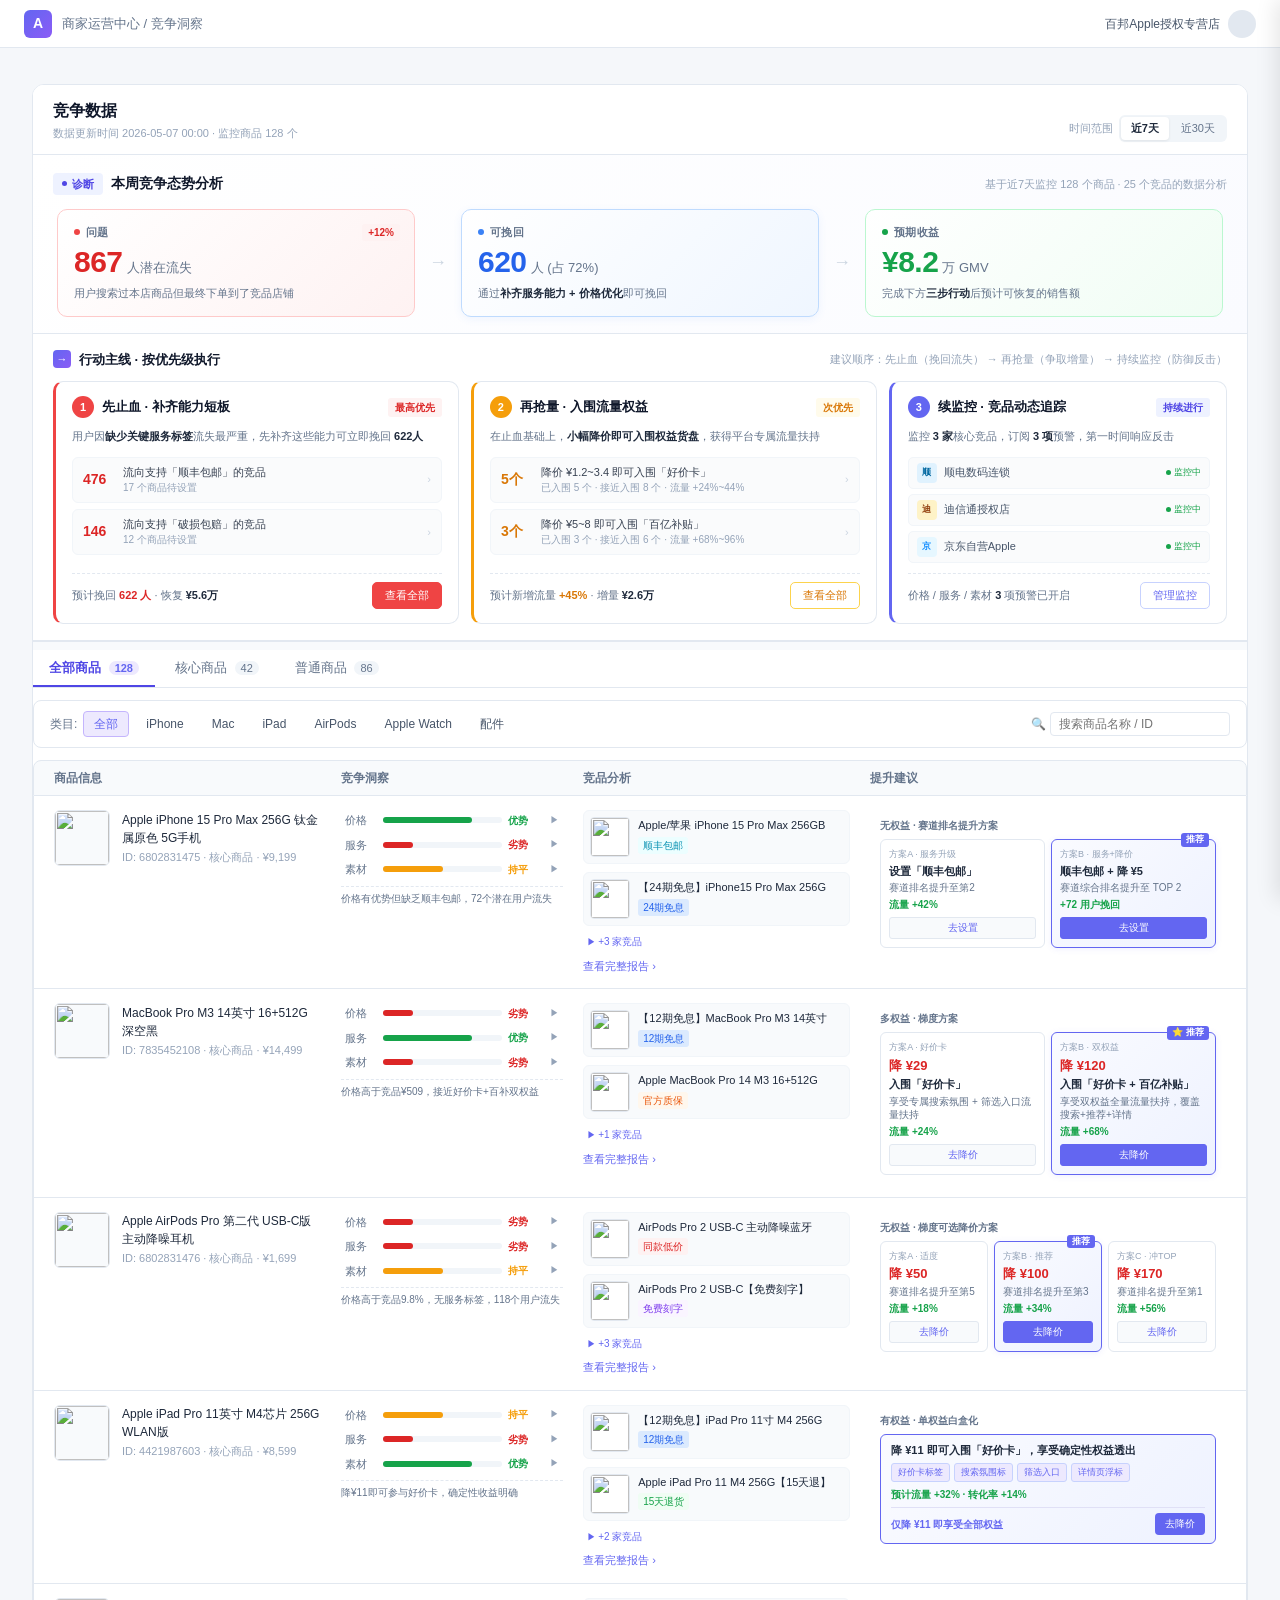
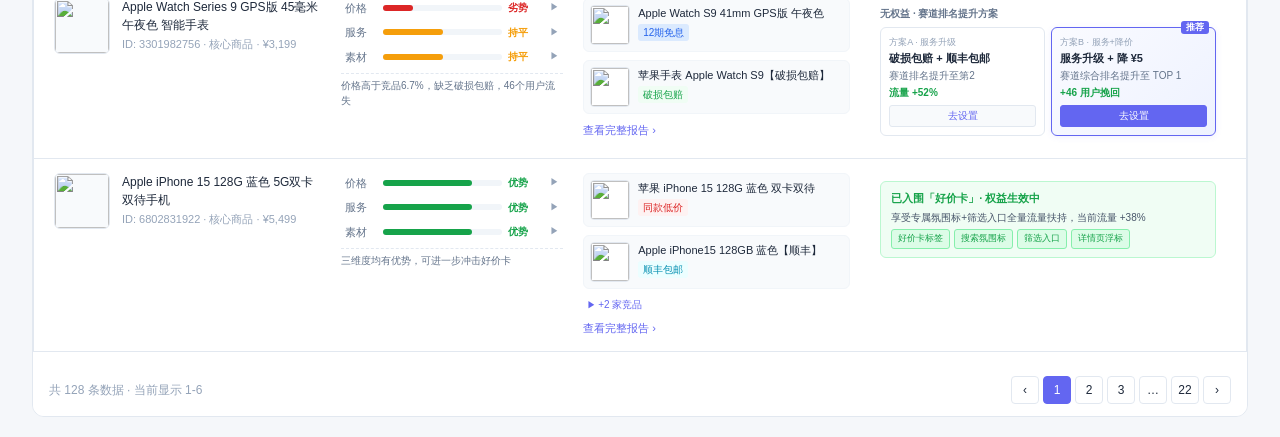
==== commit 8620ff96: "优化首屏：用'诊断→行动主线'统一逻辑，明确止血→抢量→监控三步行动" ====
--- a/index.html
+++ b/index.html
@@ -43,8 +43,91 @@
 .ci-filter-tab:hover{color:#475569}
 .ci-filter-tab.active{background:#fff;color:#1e293b;font-weight:600;box-shadow:0 1px 3px rgba(0,0,0,.08)}
 
-/* ===== 三列顶行布局 ===== */
-.top-row{display:grid;grid-template-columns:1fr 1fr 1fr;gap:12px;padding:12px 16px;background:#fff}
+/* ===== 诊断 Hero（漏斗式） ===== */
+.diagnosis-hero{padding:18px 20px 16px;background:linear-gradient(135deg,#fff 0%,#fafbff 100%);border-bottom:1px solid #e2e8f0}
+.dh-title-row{display:flex;align-items:center;gap:8px;margin-bottom:14px}
+.dh-title-tag{display:inline-flex;align-items:center;gap:5px;padding:3px 9px;border-radius:4px;background:#eef2ff;color:#4f46e5;font-size:11px;font-weight:600}
+.dh-title-tag::before{content:"";width:5px;height:5px;border-radius:50%;background:#4f46e5}
+.dh-title-text{font-size:14px;font-weight:600;color:#0f172a}
+.dh-title-meta{font-size:11px;color:#94a3b8;margin-left:auto}
+
+.dh-funnel{display:grid;grid-template-columns:1fr auto 1fr auto 1fr;gap:14px;align-items:center;padding:0 4px}
+.dh-step{display:flex;flex-direction:column;gap:4px;padding:14px 16px;border-radius:10px;border:1px solid #e2e8f0;background:#fff;position:relative;transition:all .2s}
+.dh-step.problem{border-color:#fecaca;background:linear-gradient(135deg,#fff 0%,#fef2f2 100%)}
+.dh-step.action{border-color:#bfdbfe;background:linear-gradient(135deg,#fff 0%,#eff6ff 100%);box-shadow:0 2px 8px rgba(59,130,246,.08)}
+.dh-step.gain{border-color:#bbf7d0;background:linear-gradient(135deg,#fff 0%,#f0fdf4 100%)}
+.dh-step-label{display:flex;align-items:center;gap:6px;font-size:11px;font-weight:600;color:#64748b;text-transform:uppercase;letter-spacing:.3px}
+.dh-step-label-dot{width:6px;height:6px;border-radius:50%}
+.dh-step.problem .dh-step-label-dot{background:#ef4444}
+.dh-step.action .dh-step-label-dot{background:#3b82f6}
+.dh-step.gain .dh-step-label-dot{background:#16a34a}
+.dh-step-value{display:flex;align-items:baseline;gap:4px;margin-top:2px}
+.dh-step-num{font-size:30px;font-weight:800;line-height:1;letter-spacing:-.5px}
+.dh-step.problem .dh-step-num{color:#dc2626}
+.dh-step.action .dh-step-num{color:#2563eb}
+.dh-step.gain .dh-step-num{color:#16a34a}
+.dh-step-unit{font-size:13px;color:#64748b;font-weight:500}
+.dh-step-desc{font-size:11px;color:#64748b;line-height:1.5;margin-top:4px}
+.dh-step-desc strong{color:#1e293b;font-weight:600}
+.dh-step-trend{position:absolute;top:14px;right:14px;font-size:10px;padding:1px 6px;border-radius:3px;font-weight:600}
+.dh-step-trend.up{background:#fef2f2;color:#dc2626}
+.dh-step-trend.down{background:#f0fdf4;color:#16a34a}
+.dh-arrow{font-size:18px;color:#cbd5e1;font-weight:300;user-select:none}
+
+/* ===== 行动主线（三步法） ===== */
+.action-lane{padding:16px 20px;background:#fff;border-bottom:1px solid #e2e8f0}
+.al-head{display:flex;align-items:center;justify-content:space-between;margin-bottom:12px}
+.al-head-title{display:flex;align-items:center;gap:8px;font-size:13px;font-weight:600;color:#0f172a}
+.al-head-title-icon{display:inline-flex;align-items:center;justify-content:center;width:18px;height:18px;border-radius:4px;background:linear-gradient(135deg,#6366f1,#8b5cf6);color:#fff;font-size:11px;font-weight:700}
+.al-head-hint{font-size:11px;color:#94a3b8}
+.al-grid{display:grid;grid-template-columns:1.2fr 1.2fr 1fr;gap:12px}
+.al-card{position:relative;padding:14px 16px;border-radius:10px;background:#fff;border:1px solid #e2e8f0;display:flex;flex-direction:column;gap:10px;transition:all .2s}
+.al-card:hover{box-shadow:0 4px 12px rgba(0,0,0,.06);transform:translateY(-1px)}
+.al-card.priority-1{border-left:3px solid #ef4444}
+.al-card.priority-2{border-left:3px solid #f59e0b}
+.al-card.priority-3{border-left:3px solid #6366f1}
+.al-card-head{display:flex;align-items:center;gap:8px}
+.al-step-badge{display:inline-flex;align-items:center;justify-content:center;width:22px;height:22px;border-radius:50%;font-size:11px;font-weight:700;color:#fff;flex-shrink:0}
+.al-card.priority-1 .al-step-badge{background:#ef4444}
+.al-card.priority-2 .al-step-badge{background:#f59e0b}
+.al-card.priority-3 .al-step-badge{background:#6366f1}
+.al-card-title{font-size:13px;font-weight:600;color:#0f172a}
+.al-card-tag{margin-left:auto;font-size:10px;padding:2px 7px;border-radius:3px;font-weight:600}
+.al-card.priority-1 .al-card-tag{background:#fef2f2;color:#dc2626}
+.al-card.priority-2 .al-card-tag{background:#fffbeb;color:#d97706}
+.al-card.priority-3 .al-card-tag{background:#eef2ff;color:#4f46e5}
+.al-card-desc{font-size:11px;color:#64748b;line-height:1.5}
+.al-card-desc strong{color:#1e293b;font-weight:600}
+.al-card-items{display:flex;flex-direction:column;gap:6px;margin-top:2px}
+.al-item{display:flex;align-items:center;gap:8px;padding:7px 10px;border-radius:6px;background:#fafbfc;border:1px solid #f1f5f9;cursor:pointer;transition:all .12s}
+.al-item:hover{border-color:#c7d2fe;background:#fff}
+.al-item-num{font-size:14px;font-weight:700;color:#1e293b;min-width:32px}
+.al-card.priority-1 .al-item-num{color:#dc2626}
+.al-card.priority-2 .al-item-num{color:#d97706}
+.al-card.priority-3 .al-item-num{color:#6366f1}
+.al-item-body{flex:1;min-width:0}
+.al-item-title{font-size:11px;font-weight:500;color:#374151;line-height:1.3}
+.al-item-sub{font-size:10px;color:#94a3b8;margin-top:1px}
+.al-item-arrow{font-size:11px;color:#cbd5e1;flex-shrink:0}
+.al-item:hover .al-item-arrow{color:#6366f1}
+.al-card-footer{display:flex;align-items:center;justify-content:space-between;padding-top:8px;border-top:1px dashed #e2e8f0;margin-top:auto}
+.al-card-stat{font-size:11px;color:#64748b}
+.al-card-stat strong{color:#1e293b;font-weight:600}
+.al-card-cta{font-size:11px;padding:5px 12px;border-radius:5px;font-weight:500;cursor:pointer;border:1px solid;transition:all .12s}
+.al-card.priority-1 .al-card-cta{background:#ef4444;color:#fff;border-color:#ef4444}
+.al-card.priority-1 .al-card-cta:hover{background:#dc2626;border-color:#dc2626}
+.al-card.priority-2 .al-card-cta{background:#fff;color:#d97706;border-color:#fcd34d}
+.al-card.priority-2 .al-card-cta:hover{background:#fffbeb}
+.al-card.priority-3 .al-card-cta{background:#fff;color:#6366f1;border-color:#c7d2fe}
+.al-card.priority-3 .al-card-cta:hover{background:#eef2ff}
+
+/* 监控小卡片 */
+.al-monitor-list{display:flex;flex-direction:column;gap:5px;margin-top:2px}
+.al-monitor-item{display:flex;align-items:center;gap:7px;padding:5px 8px;border-radius:5px;background:#fafbfc;border:1px solid #f1f5f9}
+.al-monitor-ico{width:20px;height:20px;border-radius:4px;display:flex;align-items:center;justify-content:center;font-size:9px;font-weight:700;flex-shrink:0}
+.al-monitor-name{font-size:11px;color:#475569;flex:1;overflow:hidden;text-overflow:ellipsis;white-space:nowrap}
+.al-monitor-status{font-size:9px;color:#16a34a;display:flex;align-items:center;gap:3px}
+.al-monitor-status::before{content:"";width:5px;height:5px;border-radius:50%;background:#16a34a}
 
 /* ===== 统一数据卡片风格 ===== */
 .stat-card{padding:16px;border-radius:8px;background:#fff;border:1px solid #e2e8f0;position:relative}
@@ -453,8 +536,155 @@
         <span class="filter-active-clear" onclick="clearFilter()">清除筛选</span>
       </div>
 
-      <!-- 三列内容 -->
-      <div class="top-row">
+      <!-- ===== 诊断 Hero（漏斗式） ===== -->
+      <div class="diagnosis-hero">
+        <div class="dh-title-row">
+          <span class="dh-title-tag">诊断</span>
+          <span class="dh-title-text">本周竞争态势分析</span>
+          <span class="dh-title-meta">基于近7天监控 128 个商品 · 25 个竞品的数据分析</span>
+        </div>
+        <div class="dh-funnel">
+          <div class="dh-step problem">
+            <span class="dh-step-trend up">+12%</span>
+            <div class="dh-step-label"><span class="dh-step-label-dot"></span>问题</div>
+            <div class="dh-step-value">
+              <span class="dh-step-num">867</span>
+              <span class="dh-step-unit">人潜在流失</span>
+            </div>
+            <div class="dh-step-desc">用户搜索过本店商品但最终下单到了竞品店铺</div>
+          </div>
+          <div class="dh-arrow">→</div>
+          <div class="dh-step action">
+            <div class="dh-step-label"><span class="dh-step-label-dot"></span>可挽回</div>
+            <div class="dh-step-value">
+              <span class="dh-step-num">620</span>
+              <span class="dh-step-unit">人 (占 72%)</span>
+            </div>
+            <div class="dh-step-desc">通过<strong>补齐服务能力 + 价格优化</strong>即可挽回</div>
+          </div>
+          <div class="dh-arrow">→</div>
+          <div class="dh-step gain">
+            <div class="dh-step-label"><span class="dh-step-label-dot"></span>预期收益</div>
+            <div class="dh-step-value">
+              <span class="dh-step-num">¥8.2</span>
+              <span class="dh-step-unit">万 GMV</span>
+            </div>
+            <div class="dh-step-desc">完成下方<strong>三步行动</strong>后预计可恢复的销售额</div>
+          </div>
+        </div>
+      </div>
+
+      <!-- ===== 行动主线（三步法：止血 → 抢量 → 监控） ===== -->
+      <div class="action-lane">
+        <div class="al-head">
+          <div class="al-head-title">
+            <span class="al-head-title-icon">→</span>
+            <span>行动主线 · 按优先级执行</span>
+          </div>
+          <div class="al-head-hint">建议顺序：先止血（挽回流失） → 再抢量（争取增量） → 持续监控（防御反击）</div>
+        </div>
+        <div class="al-grid">
+
+          <!-- ① 止血 -->
+          <div class="al-card priority-1">
+            <div class="al-card-head">
+              <span class="al-step-badge">1</span>
+              <span class="al-card-title">先止血 · 补齐能力短板</span>
+              <span class="al-card-tag">最高优先</span>
+            </div>
+            <div class="al-card-desc">用户因<strong>缺少关键服务标签</strong>流失最严重，先补齐这些能力可立即挽回 <strong>622人</strong></div>
+            <div class="al-card-items">
+              <div class="al-item" onclick="openSuggestDetail('shunfeng')">
+                <div class="al-item-num">476</div>
+                <div class="al-item-body">
+                  <div class="al-item-title">流向支持「顺丰包邮」的竞品</div>
+                  <div class="al-item-sub">17 个商品待设置</div>
+                </div>
+                <span class="al-item-arrow">›</span>
+              </div>
+              <div class="al-item" onclick="openSuggestDetail('damage')">
+                <div class="al-item-num">146</div>
+                <div class="al-item-body">
+                  <div class="al-item-title">流向支持「破损包赔」的竞品</div>
+                  <div class="al-item-sub">12 个商品待设置</div>
+                </div>
+                <span class="al-item-arrow">›</span>
+              </div>
+            </div>
+            <div class="al-card-footer">
+              <span class="al-card-stat">预计挽回 <strong style="color:#dc2626">622 人</strong> · 恢复 <strong>¥5.6万</strong></span>
+              <button class="al-card-cta" onclick="openSuggestDetail('all-shortfall')">查看全部</button>
+            </div>
+          </div>
+
+          <!-- ② 抢量 -->
+          <div class="al-card priority-2">
+            <div class="al-card-head">
+              <span class="al-step-badge">2</span>
+              <span class="al-card-title">再抢量 · 入围流量权益</span>
+              <span class="al-card-tag">次优先</span>
+            </div>
+            <div class="al-card-desc">在止血基础上，<strong>小幅降价即可入围权益货盘</strong>，获得平台专属流量扶持</div>
+            <div class="al-card-items">
+              <div class="al-item" onclick="openSuggestDetail('goodprice')">
+                <div class="al-item-num">5个</div>
+                <div class="al-item-body">
+                  <div class="al-item-title">降价 ¥1.2~3.4 即可入围「好价卡」</div>
+                  <div class="al-item-sub">已入围 5 个 · 接近入围 8 个 · 流量 +24%~44%</div>
+                </div>
+                <span class="al-item-arrow">›</span>
+              </div>
+              <div class="al-item" onclick="openSuggestDetail('subsidy')">
+                <div class="al-item-num">3个</div>
+                <div class="al-item-body">
+                  <div class="al-item-title">降价 ¥5~8 即可入围「百亿补贴」</div>
+                  <div class="al-item-sub">已入围 3 个 · 接近入围 6 个 · 流量 +68%~96%</div>
+                </div>
+                <span class="al-item-arrow">›</span>
+              </div>
+            </div>
+            <div class="al-card-footer">
+              <span class="al-card-stat">预计新增流量 <strong style="color:#d97706">+45%</strong> · 增量 <strong>¥2.6万</strong></span>
+              <button class="al-card-cta" onclick="openSuggestDetail('all-opportunity')">查看全部</button>
+            </div>
+          </div>
+
+          <!-- ③ 监控 -->
+          <div class="al-card priority-3">
+            <div class="al-card-head">
+              <span class="al-step-badge">3</span>
+              <span class="al-card-title">续监控 · 竞品动态追踪</span>
+              <span class="al-card-tag">持续进行</span>
+            </div>
+            <div class="al-card-desc">监控 <strong>3 家</strong>核心竞品，订阅 <strong>3 项</strong>预警，第一时间响应反击</div>
+            <div class="al-monitor-list">
+              <div class="al-monitor-item">
+                <div class="al-monitor-ico" style="background:#e0f2fe;color:#0369a1">顺</div>
+                <div class="al-monitor-name">顺电数码连锁</div>
+                <span class="al-monitor-status">监控中</span>
+              </div>
+              <div class="al-monitor-item">
+                <div class="al-monitor-ico" style="background:#fef3c7;color:#92400e">迪</div>
+                <div class="al-monitor-name">迪信通授权店</div>
+                <span class="al-monitor-status">监控中</span>
+              </div>
+              <div class="al-monitor-item">
+                <div class="al-monitor-ico" style="background:#e6f7ff;color:#1890ff">京</div>
+                <div class="al-monitor-name">京东自营Apple</div>
+                <span class="al-monitor-status">监控中</span>
+              </div>
+            </div>
+            <div class="al-card-footer">
+              <span class="al-card-stat">价格 / 服务 / 素材 <strong>3</strong> 项预警已开启</span>
+              <button class="al-card-cta" onclick="document.querySelector('.mp-tab[data-tab=track-list]').click();document.querySelector('.top-row-legacy').scrollIntoView({behavior:'smooth'})">管理监控</button>
+            </div>
+          </div>
+
+        </div>
+      </div>
+
+      <!-- 三列内容（保留为详细数据透出，供商家钻取） -->
+      <div class="top-row top-row-legacy" style="display:none">
         <!-- 左列：潜在用户流失 -->
         <div class="stat-card loss">
           <div class="stat-card-header">
@@ -770,8 +1000,8 @@
       </div>
     </div>
 
-    <!-- 3. 能力提升建议 -->
-    <div class="dash-section">
+    <!-- 3. 能力提升建议（已整合到上方"行动主线"，保留隐藏供数据钻取兼容） -->
+    <div class="dash-section" style="display:none">
       <div class="suggest-grid">
         <!-- 补齐短板 -->
         <div class="suggest-panel">
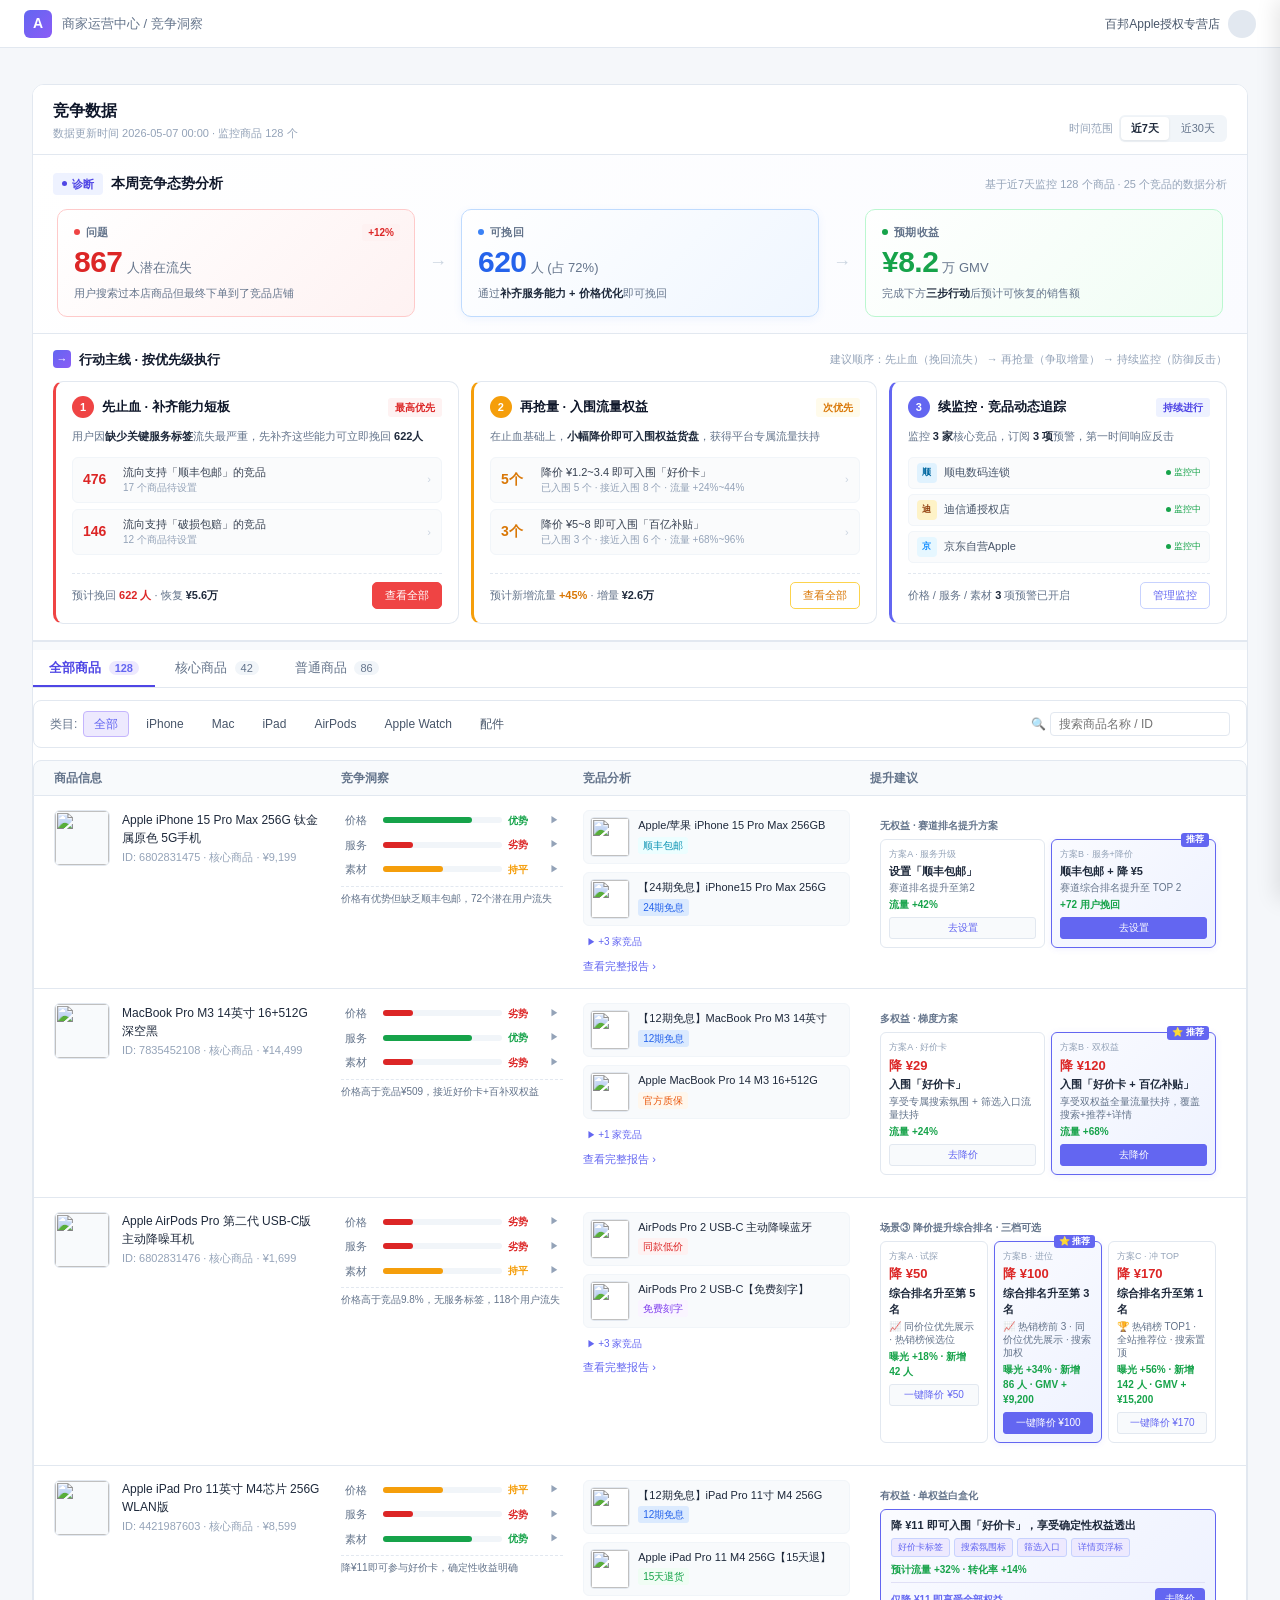
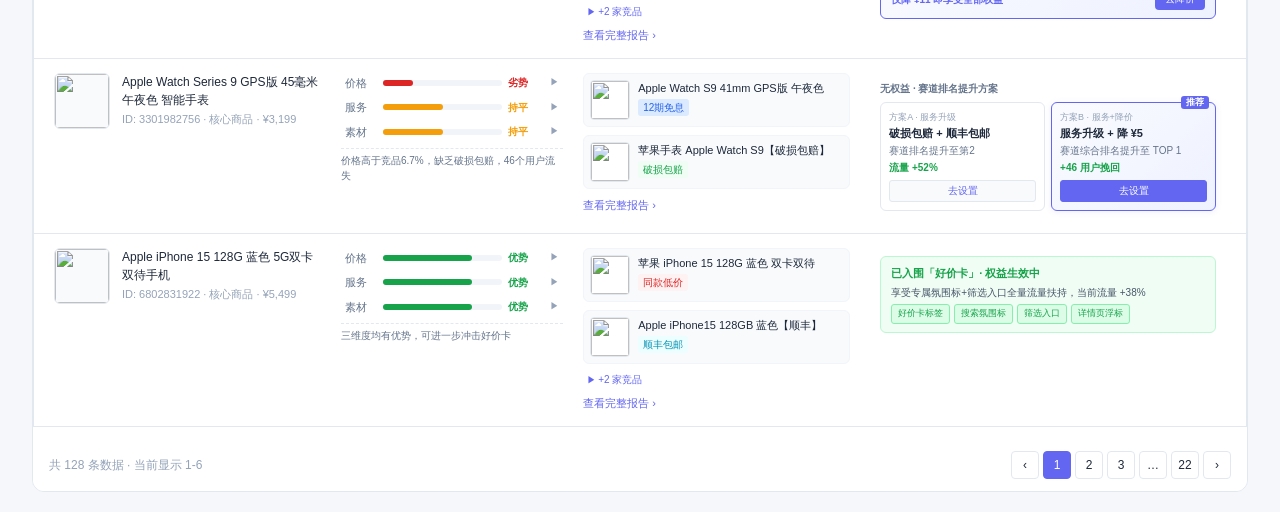
==== commit 1f9a04b3: "feat(v4): 重构 Row3 策略卡为场景③三档梯度（修复结构）" ====
--- a/index.html
+++ b/index.html
@@ -1391,29 +1391,32 @@
       <a class="comp-report" href="competitive-insight-v4-report.html">查看完整报告 ›</a>
     </div>
     <div class="suggest-cell">
-      <div class="sg-header">无权益 · 梯度可选降价方案</div>
+      <div class="sg-header">场景③ 降价提升综合排名 · 三档可选</div>
       <div class="sg-options">
         <div class="sg-opt">
-          <div class="sg-opt-label">方案A · 适度</div>
+          <div class="sg-opt-label">方案A · 试探</div>
           <div class="sg-opt-price">降 ¥50</div>
-          <div class="sg-opt-desc">赛道排名提升至第5</div>
-          <div class="sg-opt-gain">流量 +18%</div>
-          <button class="sg-opt-btn" onclick="execPlan(this)">去降价</button>
+          <div class="sg-opt-title">综合排名升至第 5 名</div>
+          <div class="sg-opt-desc">📈 同价位优先展示 · 热销榜候选位</div>
+          <div class="sg-opt-gain">曝光 +18% · 新增 42 人</div>
+          <button class="sg-opt-btn" onclick="execPlan(this)">一键降价 ¥50</button>
         </div>
         <div class="sg-opt recommended">
-          <span class="sg-opt-badge">推荐</span>
-          <div class="sg-opt-label">方案B · 推荐</div>
+          <span class="sg-opt-badge">⭐ 推荐</span>
+          <div class="sg-opt-label">方案B · 进位</div>
           <div class="sg-opt-price">降 ¥100</div>
-          <div class="sg-opt-desc">赛道排名提升至第3</div>
-          <div class="sg-opt-gain">流量 +34%</div>
-          <button class="sg-opt-btn" onclick="execPlan(this)">去降价</button>
+          <div class="sg-opt-title">综合排名升至第 3 名</div>
+          <div class="sg-opt-desc">📈 热销榜前 3 · 同价位优先展示 · 搜索加权</div>
+          <div class="sg-opt-gain">曝光 +34% · 新增 86 人 · GMV +¥9,200</div>
+          <button class="sg-opt-btn" onclick="execPlan(this)">一键降价 ¥100</button>
         </div>
         <div class="sg-opt">
-          <div class="sg-opt-label">方案C · 冲TOP</div>
+          <div class="sg-opt-label">方案C · 冲 TOP</div>
           <div class="sg-opt-price">降 ¥170</div>
-          <div class="sg-opt-desc">赛道排名提升至第1</div>
-          <div class="sg-opt-gain">流量 +56%</div>
-          <button class="sg-opt-btn" onclick="execPlan(this)">去降价</button>
+          <div class="sg-opt-title">综合排名升至第 1 名</div>
+          <div class="sg-opt-desc">🏆 热销榜 TOP1 · 全站推荐位 · 搜索置顶</div>
+          <div class="sg-opt-gain">曝光 +56% · 新增 142 人 · GMV +¥15,200</div>
+          <button class="sg-opt-btn" onclick="execPlan(this)">一键降价 ¥170</button>
         </div>
       </div>
     </div>
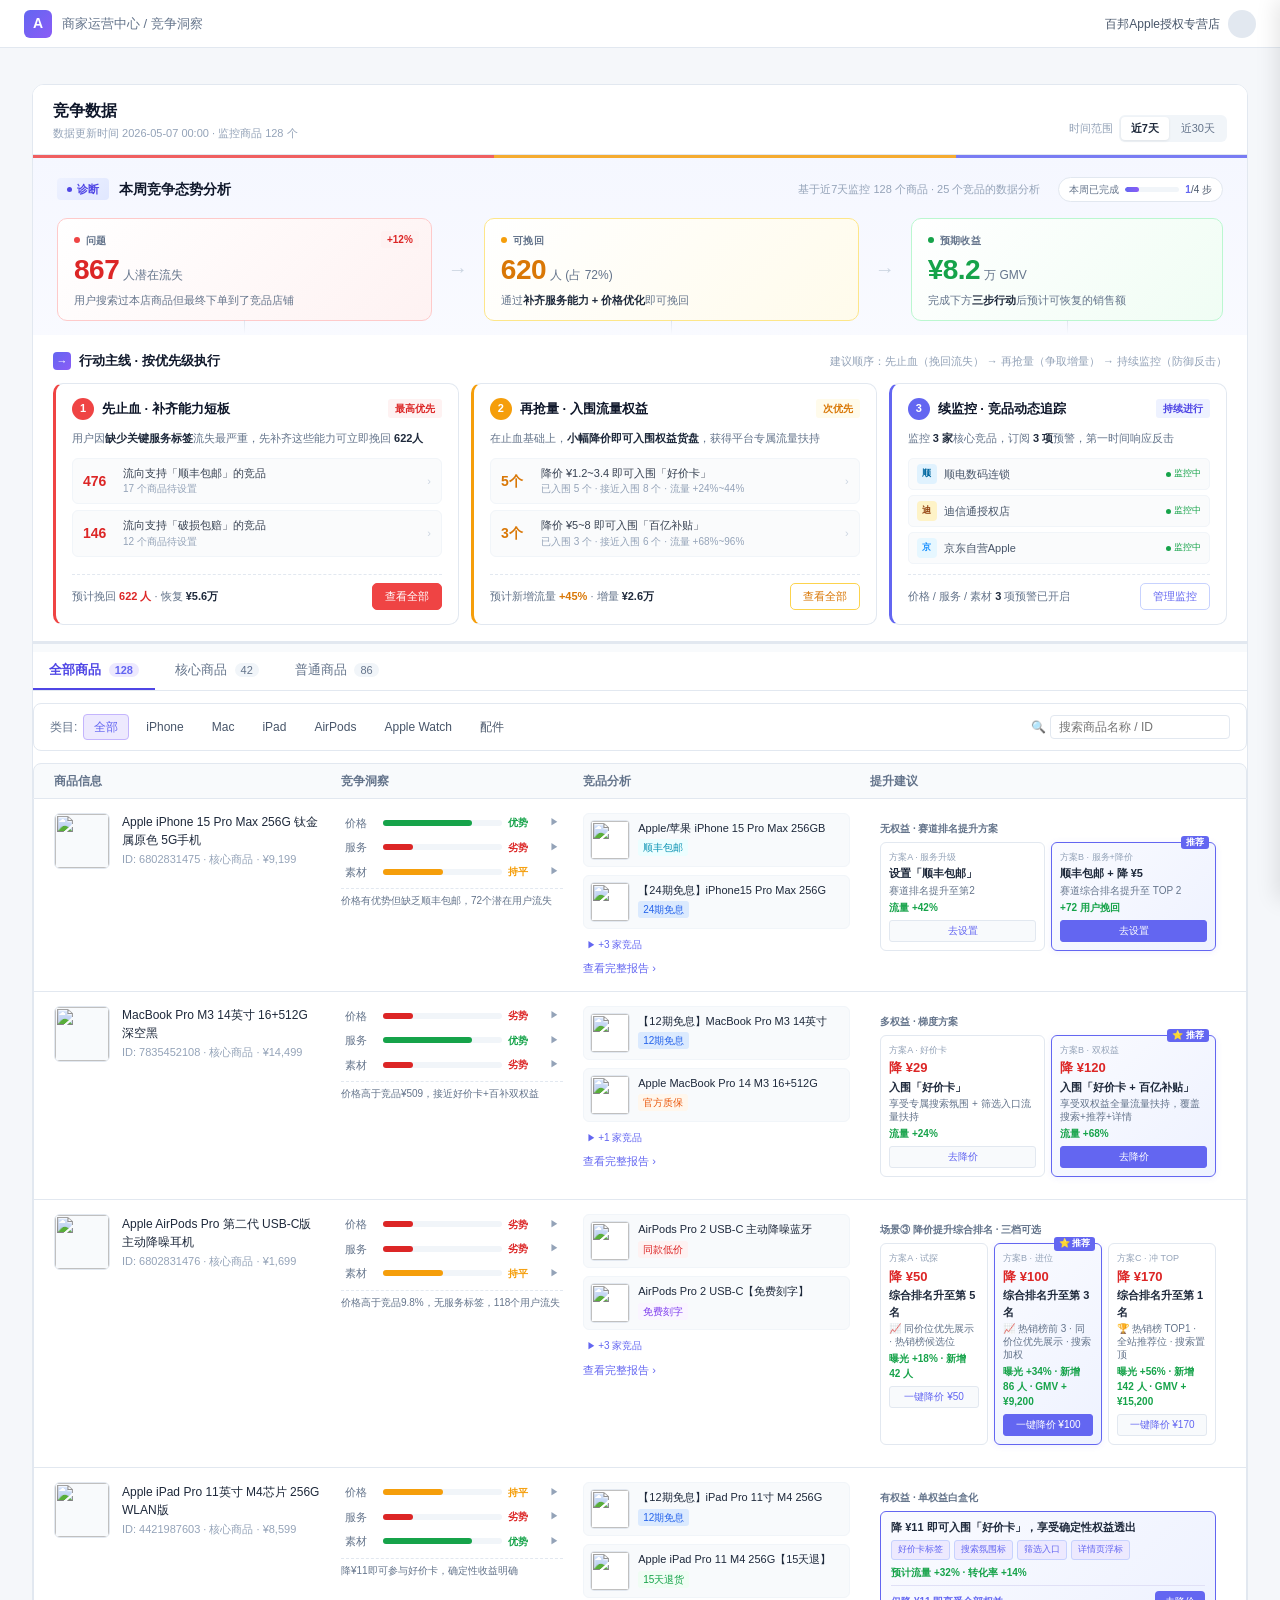
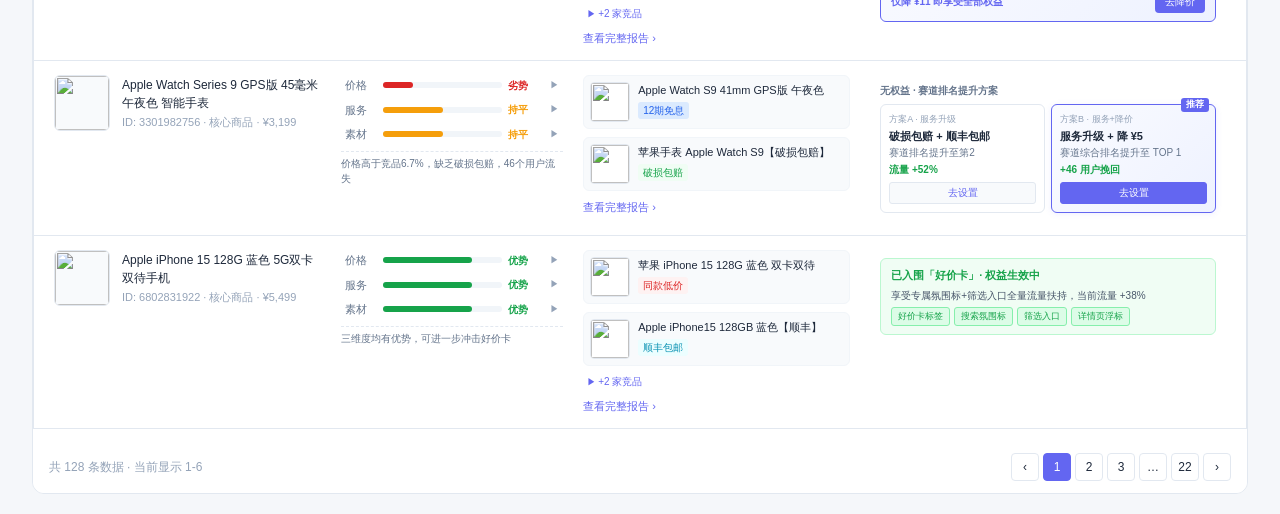
==== commit 79215be3: "优化竞争洞察v4：用诊断漏斗+三步行动主线统一行动逻辑（止血→抢量→监控）" ====
--- a/index.html
+++ b/index.html
@@ -43,36 +43,51 @@
 .ci-filter-tab:hover{color:#475569}
 .ci-filter-tab.active{background:#fff;color:#1e293b;font-weight:600;box-shadow:0 1px 3px rgba(0,0,0,.08)}
 
-/* ===== 诊断 Hero（漏斗式） ===== */
-.diagnosis-hero{padding:18px 20px 16px;background:linear-gradient(135deg,#fff 0%,#fafbff 100%);border-bottom:1px solid #e2e8f0}
-.dh-title-row{display:flex;align-items:center;gap:8px;margin-bottom:14px}
-.dh-title-tag{display:inline-flex;align-items:center;gap:5px;padding:3px 9px;border-radius:4px;background:#eef2ff;color:#4f46e5;font-size:11px;font-weight:600}
+/* ===== 诊断 Hero + 行动主线 一体化容器 ===== */
+.hero-action-wrap{background:linear-gradient(180deg,#f5f7ff 0%,#fafbff 50%,#fff 100%);border-bottom:1px solid #e2e8f0;position:relative}
+.hero-action-wrap::before{content:"";position:absolute;left:0;top:0;right:0;height:3px;background:linear-gradient(90deg,#ef4444 0%,#ef4444 38%,#f59e0b 38%,#f59e0b 76%,#6366f1 76%,#6366f1 100%);opacity:.85}
+
+/* ===== 诊断 Hero（漏斗式，与下方行动主线视觉串联） ===== */
+.diagnosis-hero{padding:22px 24px 14px;background:transparent;border-bottom:none;position:relative}
+.dh-title-row{display:flex;align-items:center;gap:10px;margin-bottom:16px}
+.dh-title-tag{display:inline-flex;align-items:center;gap:5px;padding:3px 10px;border-radius:4px;background:linear-gradient(135deg,#eef2ff,#e0e7ff);color:#4f46e5;font-size:11px;font-weight:600}
 .dh-title-tag::before{content:"";width:5px;height:5px;border-radius:50%;background:#4f46e5}
 .dh-title-text{font-size:14px;font-weight:600;color:#0f172a}
 .dh-title-meta{font-size:11px;color:#94a3b8;margin-left:auto}
-
-.dh-funnel{display:grid;grid-template-columns:1fr auto 1fr auto 1fr;gap:14px;align-items:center;padding:0 4px}
-.dh-step{display:flex;flex-direction:column;gap:4px;padding:14px 16px;border-radius:10px;border:1px solid #e2e8f0;background:#fff;position:relative;transition:all .2s}
+.dh-progress-mini{display:inline-flex;align-items:center;gap:6px;padding:4px 10px;background:#fff;border:1px solid #e2e8f0;border-radius:14px;margin-left:8px}
+.dh-progress-label{font-size:10px;color:#64748b}
+.dh-progress-bar{display:inline-block;width:54px;height:5px;border-radius:3px;background:#f1f5f9;overflow:hidden;position:relative}
+.dh-progress-fill{display:block;height:100%;border-radius:3px;background:linear-gradient(90deg,#6366f1,#8b5cf6)}
+.dh-progress-num{font-size:10px;color:#475569}
+.dh-progress-num strong{color:#6366f1;font-weight:700}
+
+/* 漏斗与下方三步卡片宽度对齐：1.2 / 1.2 / 1（与 .al-grid 一致） */
+.dh-funnel{display:grid;grid-template-columns:1.2fr 28px 1.2fr 28px 1fr;gap:12px;align-items:stretch;padding:0}
+.dh-step{display:flex;flex-direction:column;gap:4px;padding:14px 16px 12px;border-radius:10px;border:1px solid #e2e8f0;background:#fff;position:relative;transition:all .2s;cursor:pointer}
+.dh-step:hover{transform:translateY(-2px);box-shadow:0 6px 16px rgba(0,0,0,.06)}
 .dh-step.problem{border-color:#fecaca;background:linear-gradient(135deg,#fff 0%,#fef2f2 100%)}
-.dh-step.action{border-color:#bfdbfe;background:linear-gradient(135deg,#fff 0%,#eff6ff 100%);box-shadow:0 2px 8px rgba(59,130,246,.08)}
+.dh-step.action{border-color:#fde68a;background:linear-gradient(135deg,#fff 0%,#fffbeb 100%)}
 .dh-step.gain{border-color:#bbf7d0;background:linear-gradient(135deg,#fff 0%,#f0fdf4 100%)}
-.dh-step-label{display:flex;align-items:center;gap:6px;font-size:11px;font-weight:600;color:#64748b;text-transform:uppercase;letter-spacing:.3px}
+.dh-step-label{display:flex;align-items:center;gap:6px;font-size:10px;font-weight:600;color:#64748b;text-transform:uppercase;letter-spacing:.4px}
 .dh-step-label-dot{width:6px;height:6px;border-radius:50%}
 .dh-step.problem .dh-step-label-dot{background:#ef4444}
-.dh-step.action .dh-step-label-dot{background:#3b82f6}
+.dh-step.action .dh-step-label-dot{background:#f59e0b}
 .dh-step.gain .dh-step-label-dot{background:#16a34a}
-.dh-step-value{display:flex;align-items:baseline;gap:4px;margin-top:2px}
-.dh-step-num{font-size:30px;font-weight:800;line-height:1;letter-spacing:-.5px}
+.dh-step-value{display:flex;align-items:baseline;gap:4px;margin-top:4px}
+.dh-step-num{font-size:28px;font-weight:800;line-height:1;letter-spacing:-.5px}
 .dh-step.problem .dh-step-num{color:#dc2626}
-.dh-step.action .dh-step-num{color:#2563eb}
+.dh-step.action .dh-step-num{color:#d97706}
 .dh-step.gain .dh-step-num{color:#16a34a}
-.dh-step-unit{font-size:13px;color:#64748b;font-weight:500}
+.dh-step-unit{font-size:12px;color:#64748b;font-weight:500}
 .dh-step-desc{font-size:11px;color:#64748b;line-height:1.5;margin-top:4px}
 .dh-step-desc strong{color:#1e293b;font-weight:600}
-.dh-step-trend{position:absolute;top:14px;right:14px;font-size:10px;padding:1px 6px;border-radius:3px;font-weight:600}
+.dh-step-trend{position:absolute;top:12px;right:12px;font-size:10px;padding:1px 6px;border-radius:3px;font-weight:600}
 .dh-step-trend.up{background:#fef2f2;color:#dc2626}
 .dh-step-trend.down{background:#f0fdf4;color:#16a34a}
-.dh-arrow{font-size:18px;color:#cbd5e1;font-weight:300;user-select:none}
+/* 漏斗箭头：垂直居中、连接两个卡片 */
+.dh-arrow{display:flex;align-items:center;justify-content:center;font-size:20px;color:#cbd5e1;font-weight:300;user-select:none}
+/* 漏斗向下连接到行动主线 */
+.dh-step::after{content:"";position:absolute;left:50%;bottom:-14px;width:1px;height:14px;background:linear-gradient(to bottom,#cbd5e1,transparent);opacity:.6}
 
 /* ===== 行动主线（三步法） ===== */
 .action-lane{padding:16px 20px;background:#fff;border-bottom:1px solid #e2e8f0}
@@ -536,15 +551,23 @@
         <span class="filter-active-clear" onclick="clearFilter()">清除筛选</span>
       </div>
 
+      <!-- ===== Hero + 行动主线 一体化容器 ===== -->
+      <div class="hero-action-wrap">
+
       <!-- ===== 诊断 Hero（漏斗式） ===== -->
       <div class="diagnosis-hero">
         <div class="dh-title-row">
           <span class="dh-title-tag">诊断</span>
           <span class="dh-title-text">本周竞争态势分析</span>
           <span class="dh-title-meta">基于近7天监控 128 个商品 · 25 个竞品的数据分析</span>
+          <span class="dh-progress-mini">
+            <span class="dh-progress-label">本周已完成</span>
+            <span class="dh-progress-bar"><span class="dh-progress-fill" style="width:25%"></span></span>
+            <span class="dh-progress-num"><strong>1</strong>/4 步</span>
+          </span>
         </div>
         <div class="dh-funnel">
-          <div class="dh-step problem">
+          <div class="dh-step problem" data-link="card-1">
             <span class="dh-step-trend up">+12%</span>
             <div class="dh-step-label"><span class="dh-step-label-dot"></span>问题</div>
             <div class="dh-step-value">
@@ -682,6 +705,8 @@
 
         </div>
       </div>
+
+      </div><!-- /.hero-action-wrap -->
 
       <!-- 三列内容（保留为详细数据透出，供商家钻取） -->
       <div class="top-row top-row-legacy" style="display:none">
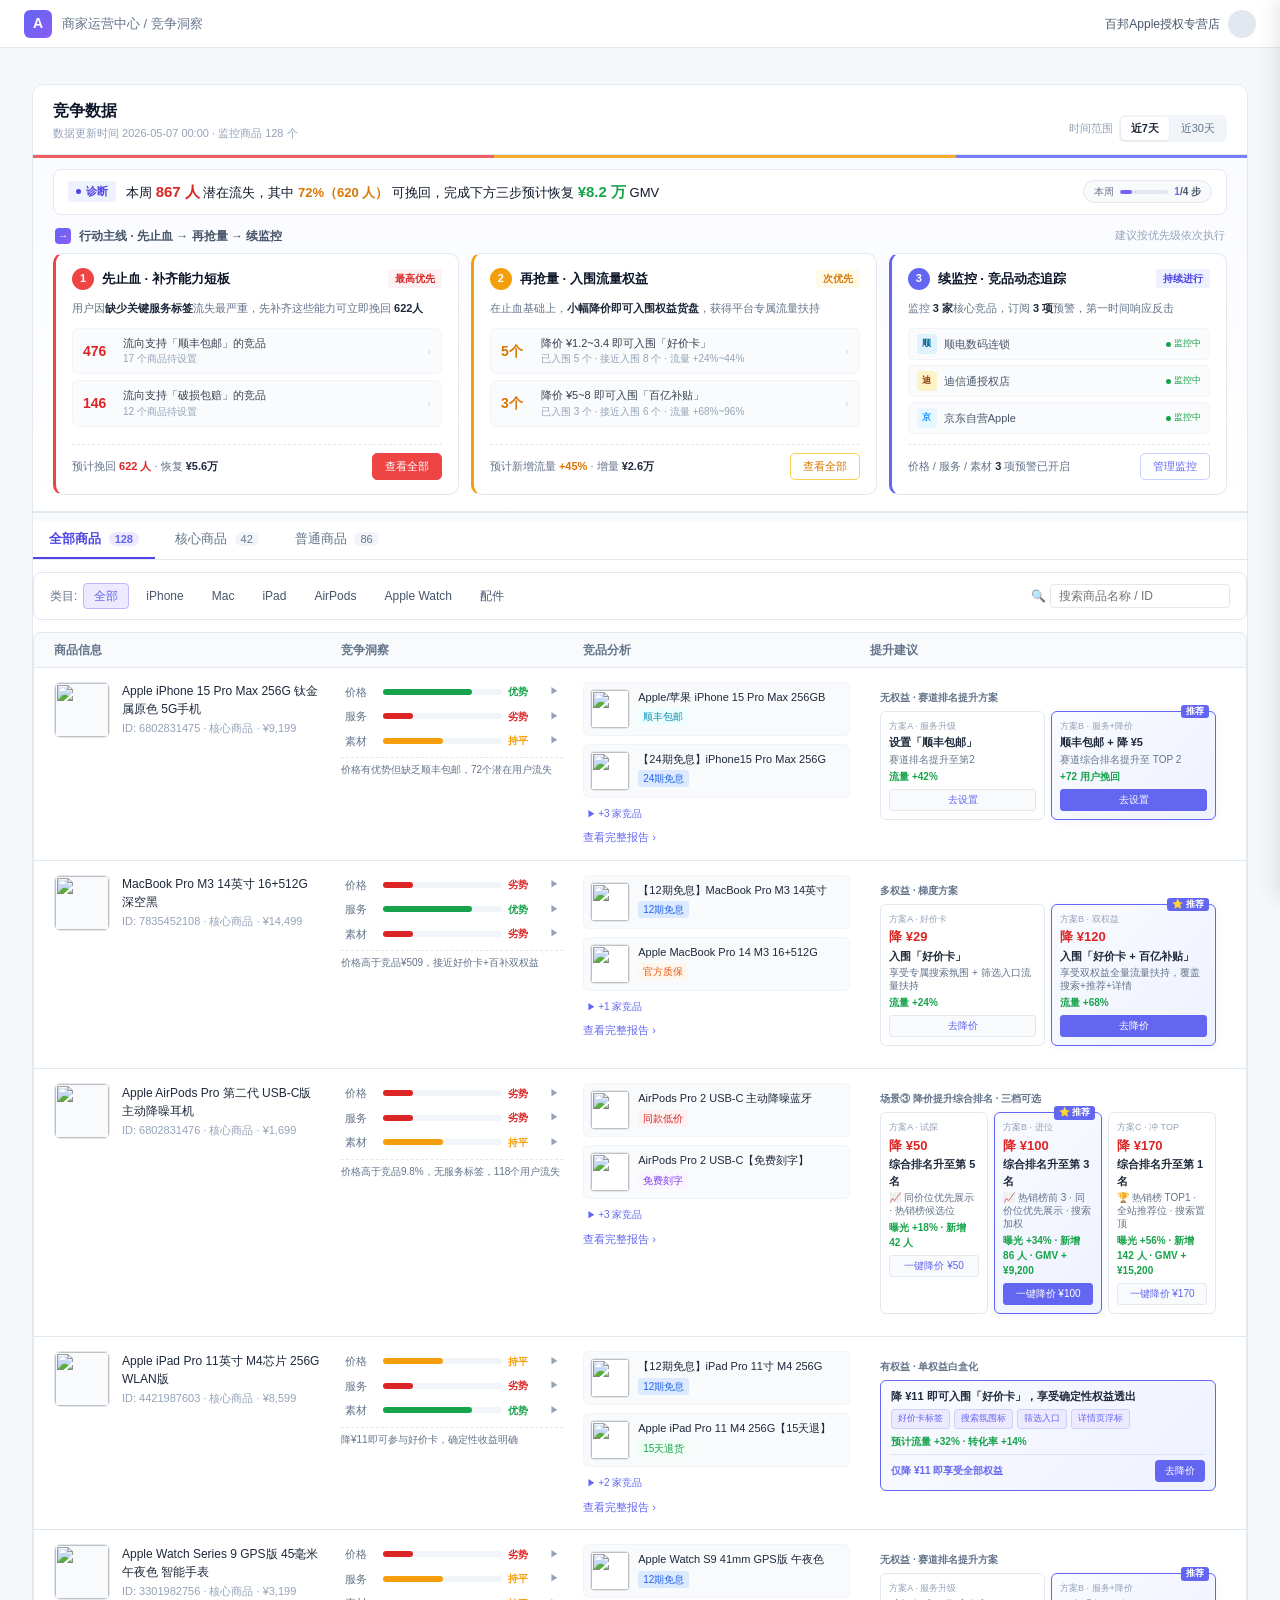
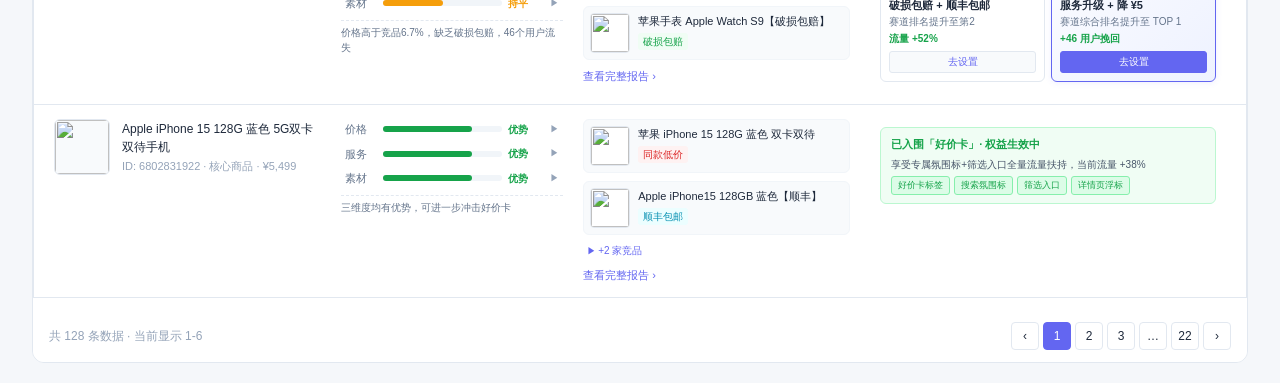
==== commit e61b19c4: "整合首屏：将诊断 Hero 漏斗压缩为单行叙事，与三步行动卡片合并" ====
--- a/index.html
+++ b/index.html
@@ -43,57 +43,31 @@
 .ci-filter-tab:hover{color:#475569}
 .ci-filter-tab.active{background:#fff;color:#1e293b;font-weight:600;box-shadow:0 1px 3px rgba(0,0,0,.08)}
 
-/* ===== 诊断 Hero + 行动主线 一体化容器 ===== */
-.hero-action-wrap{background:linear-gradient(180deg,#f5f7ff 0%,#fafbff 50%,#fff 100%);border-bottom:1px solid #e2e8f0;position:relative}
+/* ===== 行动中心（诊断 + 三步行动 整合） ===== */
+.hero-action-wrap{background:linear-gradient(180deg,#fafbff 0%,#fff 100%);border-bottom:1px solid #e2e8f0;position:relative;padding:14px 20px 16px}
 .hero-action-wrap::before{content:"";position:absolute;left:0;top:0;right:0;height:3px;background:linear-gradient(90deg,#ef4444 0%,#ef4444 38%,#f59e0b 38%,#f59e0b 76%,#6366f1 76%,#6366f1 100%);opacity:.85}
 
-/* ===== 诊断 Hero（漏斗式，与下方行动主线视觉串联） ===== */
-.diagnosis-hero{padding:22px 24px 14px;background:transparent;border-bottom:none;position:relative}
-.dh-title-row{display:flex;align-items:center;gap:10px;margin-bottom:16px}
-.dh-title-tag{display:inline-flex;align-items:center;gap:5px;padding:3px 10px;border-radius:4px;background:linear-gradient(135deg,#eef2ff,#e0e7ff);color:#4f46e5;font-size:11px;font-weight:600}
-.dh-title-tag::before{content:"";width:5px;height:5px;border-radius:50%;background:#4f46e5}
-.dh-title-text{font-size:14px;font-weight:600;color:#0f172a}
-.dh-title-meta{font-size:11px;color:#94a3b8;margin-left:auto}
-.dh-progress-mini{display:inline-flex;align-items:center;gap:6px;padding:4px 10px;background:#fff;border:1px solid #e2e8f0;border-radius:14px;margin-left:8px}
-.dh-progress-label{font-size:10px;color:#64748b}
-.dh-progress-bar{display:inline-block;width:54px;height:5px;border-radius:3px;background:#f1f5f9;overflow:hidden;position:relative}
-.dh-progress-fill{display:block;height:100%;border-radius:3px;background:linear-gradient(90deg,#6366f1,#8b5cf6)}
-.dh-progress-num{font-size:10px;color:#475569}
-.dh-progress-num strong{color:#6366f1;font-weight:700}
-
-/* 漏斗与下方三步卡片宽度对齐：1.2 / 1.2 / 1（与 .al-grid 一致） */
-.dh-funnel{display:grid;grid-template-columns:1.2fr 28px 1.2fr 28px 1fr;gap:12px;align-items:stretch;padding:0}
-.dh-step{display:flex;flex-direction:column;gap:4px;padding:14px 16px 12px;border-radius:10px;border:1px solid #e2e8f0;background:#fff;position:relative;transition:all .2s;cursor:pointer}
-.dh-step:hover{transform:translateY(-2px);box-shadow:0 6px 16px rgba(0,0,0,.06)}
-.dh-step.problem{border-color:#fecaca;background:linear-gradient(135deg,#fff 0%,#fef2f2 100%)}
-.dh-step.action{border-color:#fde68a;background:linear-gradient(135deg,#fff 0%,#fffbeb 100%)}
-.dh-step.gain{border-color:#bbf7d0;background:linear-gradient(135deg,#fff 0%,#f0fdf4 100%)}
-.dh-step-label{display:flex;align-items:center;gap:6px;font-size:10px;font-weight:600;color:#64748b;text-transform:uppercase;letter-spacing:.4px}
-.dh-step-label-dot{width:6px;height:6px;border-radius:50%}
-.dh-step.problem .dh-step-label-dot{background:#ef4444}
-.dh-step.action .dh-step-label-dot{background:#f59e0b}
-.dh-step.gain .dh-step-label-dot{background:#16a34a}
-.dh-step-value{display:flex;align-items:baseline;gap:4px;margin-top:4px}
-.dh-step-num{font-size:28px;font-weight:800;line-height:1;letter-spacing:-.5px}
-.dh-step.problem .dh-step-num{color:#dc2626}
-.dh-step.action .dh-step-num{color:#d97706}
-.dh-step.gain .dh-step-num{color:#16a34a}
-.dh-step-unit{font-size:12px;color:#64748b;font-weight:500}
-.dh-step-desc{font-size:11px;color:#64748b;line-height:1.5;margin-top:4px}
-.dh-step-desc strong{color:#1e293b;font-weight:600}
-.dh-step-trend{position:absolute;top:12px;right:12px;font-size:10px;padding:1px 6px;border-radius:3px;font-weight:600}
-.dh-step-trend.up{background:#fef2f2;color:#dc2626}
-.dh-step-trend.down{background:#f0fdf4;color:#16a34a}
-/* 漏斗箭头：垂直居中、连接两个卡片 */
-.dh-arrow{display:flex;align-items:center;justify-content:center;font-size:20px;color:#cbd5e1;font-weight:300;user-select:none}
-/* 漏斗向下连接到行动主线 */
-.dh-step::after{content:"";position:absolute;left:50%;bottom:-14px;width:1px;height:14px;background:linear-gradient(to bottom,#cbd5e1,transparent);opacity:.6}
+/* 一句话诊断条 */
+.diag-bar{display:flex;align-items:center;gap:10px;padding:10px 14px;background:#fff;border:1px solid #e2e8f0;border-radius:8px;margin-bottom:12px;flex-wrap:wrap}
+.diag-tag{display:inline-flex;align-items:center;gap:5px;padding:2px 8px;border-radius:3px;background:#eef2ff;color:#4f46e5;font-size:11px;font-weight:600;flex-shrink:0}
+.diag-tag::before{content:"";width:5px;height:5px;border-radius:50%;background:#4f46e5}
+.diag-text{font-size:13px;color:#0f172a;line-height:1.6;flex:1;min-width:200px}
+.diag-text .num-loss{color:#dc2626;font-weight:700;font-size:15px}
+.diag-text .num-gain{color:#16a34a;font-weight:700;font-size:15px}
+.diag-text .num-action{color:#d97706;font-weight:700}
+.diag-meta{font-size:11px;color:#94a3b8;flex-shrink:0}
+.diag-progress{display:inline-flex;align-items:center;gap:6px;padding:3px 10px;background:#f8fafc;border:1px solid #e2e8f0;border-radius:12px;flex-shrink:0}
+.diag-progress-label{font-size:10px;color:#64748b}
+.diag-progress-bar{display:inline-block;width:48px;height:4px;border-radius:2px;background:#e2e8f0;overflow:hidden}
+.diag-progress-fill{display:block;height:100%;border-radius:2px;background:linear-gradient(90deg,#6366f1,#8b5cf6)}
+.diag-progress-num{font-size:10px;color:#475569;font-weight:600}
+.diag-progress-num strong{color:#6366f1}
 
 /* ===== 行动主线（三步法） ===== */
-.action-lane{padding:16px 20px;background:#fff;border-bottom:1px solid #e2e8f0}
-.al-head{display:flex;align-items:center;justify-content:space-between;margin-bottom:12px}
-.al-head-title{display:flex;align-items:center;gap:8px;font-size:13px;font-weight:600;color:#0f172a}
-.al-head-title-icon{display:inline-flex;align-items:center;justify-content:center;width:18px;height:18px;border-radius:4px;background:linear-gradient(135deg,#6366f1,#8b5cf6);color:#fff;font-size:11px;font-weight:700}
+.action-lane{padding:0;background:transparent;border-bottom:none}
+.al-head{display:flex;align-items:center;justify-content:space-between;margin-bottom:8px;padding:0 2px}
+.al-head-title{display:flex;align-items:center;gap:8px;font-size:12px;font-weight:600;color:#475569}
+.al-head-title-icon{display:inline-flex;align-items:center;justify-content:center;width:16px;height:16px;border-radius:4px;background:linear-gradient(135deg,#6366f1,#8b5cf6);color:#fff;font-size:10px;font-weight:700}
 .al-head-hint{font-size:11px;color:#94a3b8}
 .al-grid{display:grid;grid-template-columns:1.2fr 1.2fr 1fr;gap:12px}
 .al-card{position:relative;padding:14px 16px;border-radius:10px;background:#fff;border:1px solid #e2e8f0;display:flex;flex-direction:column;gap:10px;transition:all .2s}
@@ -551,50 +525,20 @@
         <span class="filter-active-clear" onclick="clearFilter()">清除筛选</span>
       </div>
 
-      <!-- ===== Hero + 行动主线 一体化容器 ===== -->
+      <!-- ===== 行动中心（诊断 + 三步行动 整合） ===== -->
       <div class="hero-action-wrap">
 
-      <!-- ===== 诊断 Hero（漏斗式） ===== -->
-      <div class="diagnosis-hero">
-        <div class="dh-title-row">
-          <span class="dh-title-tag">诊断</span>
-          <span class="dh-title-text">本周竞争态势分析</span>
-          <span class="dh-title-meta">基于近7天监控 128 个商品 · 25 个竞品的数据分析</span>
-          <span class="dh-progress-mini">
-            <span class="dh-progress-label">本周已完成</span>
-            <span class="dh-progress-bar"><span class="dh-progress-fill" style="width:25%"></span></span>
-            <span class="dh-progress-num"><strong>1</strong>/4 步</span>
-          </span>
-        </div>
-        <div class="dh-funnel">
-          <div class="dh-step problem" data-link="card-1">
-            <span class="dh-step-trend up">+12%</span>
-            <div class="dh-step-label"><span class="dh-step-label-dot"></span>问题</div>
-            <div class="dh-step-value">
-              <span class="dh-step-num">867</span>
-              <span class="dh-step-unit">人潜在流失</span>
-            </div>
-            <div class="dh-step-desc">用户搜索过本店商品但最终下单到了竞品店铺</div>
-          </div>
-          <div class="dh-arrow">→</div>
-          <div class="dh-step action">
-            <div class="dh-step-label"><span class="dh-step-label-dot"></span>可挽回</div>
-            <div class="dh-step-value">
-              <span class="dh-step-num">620</span>
-              <span class="dh-step-unit">人 (占 72%)</span>
-            </div>
-            <div class="dh-step-desc">通过<strong>补齐服务能力 + 价格优化</strong>即可挽回</div>
-          </div>
-          <div class="dh-arrow">→</div>
-          <div class="dh-step gain">
-            <div class="dh-step-label"><span class="dh-step-label-dot"></span>预期收益</div>
-            <div class="dh-step-value">
-              <span class="dh-step-num">¥8.2</span>
-              <span class="dh-step-unit">万 GMV</span>
-            </div>
-            <div class="dh-step-desc">完成下方<strong>三步行动</strong>后预计可恢复的销售额</div>
-          </div>
-        </div>
+      <!-- 一句话诊断条：把原 Hero 漏斗压缩为一行叙事 -->
+      <div class="diag-bar">
+        <span class="diag-tag">诊断</span>
+        <div class="diag-text">
+          本周 <span class="num-loss">867 人</span> 潜在流失，其中 <span class="num-action">72%（620 人）</span> 可挽回，完成下方三步预计恢复 <span class="num-gain">¥8.2 万</span> GMV
+        </div>
+        <span class="diag-progress">
+          <span class="diag-progress-label">本周</span>
+          <span class="diag-progress-bar"><span class="diag-progress-fill" style="width:25%"></span></span>
+          <span class="diag-progress-num"><strong>1</strong>/4 步</span>
+        </span>
       </div>
 
       <!-- ===== 行动主线（三步法：止血 → 抢量 → 监控） ===== -->
@@ -602,9 +546,9 @@
         <div class="al-head">
           <div class="al-head-title">
             <span class="al-head-title-icon">→</span>
-            <span>行动主线 · 按优先级执行</span>
-          </div>
-          <div class="al-head-hint">建议顺序：先止血（挽回流失） → 再抢量（争取增量） → 持续监控（防御反击）</div>
+            <span>行动主线 · 先止血 → 再抢量 → 续监控</span>
+          </div>
+          <div class="al-head-hint">建议按优先级依次执行</div>
         </div>
         <div class="al-grid">
 
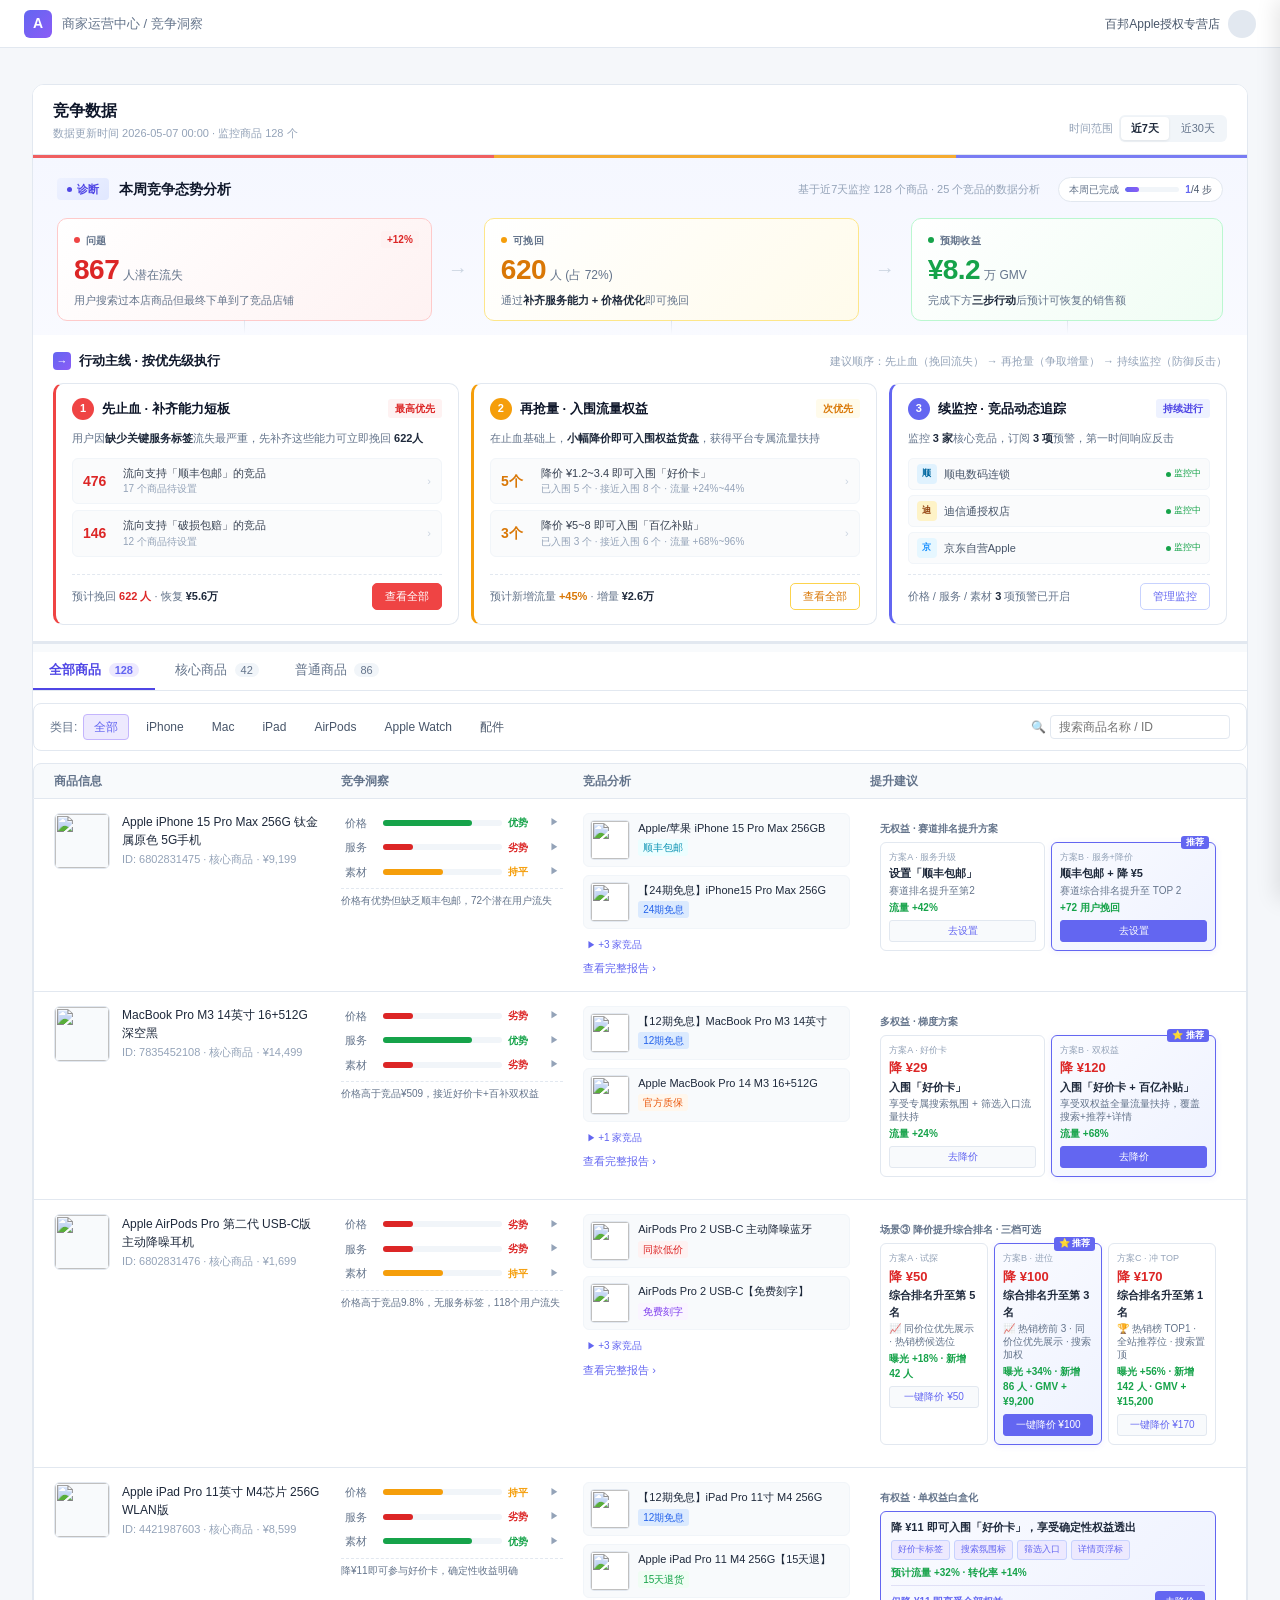
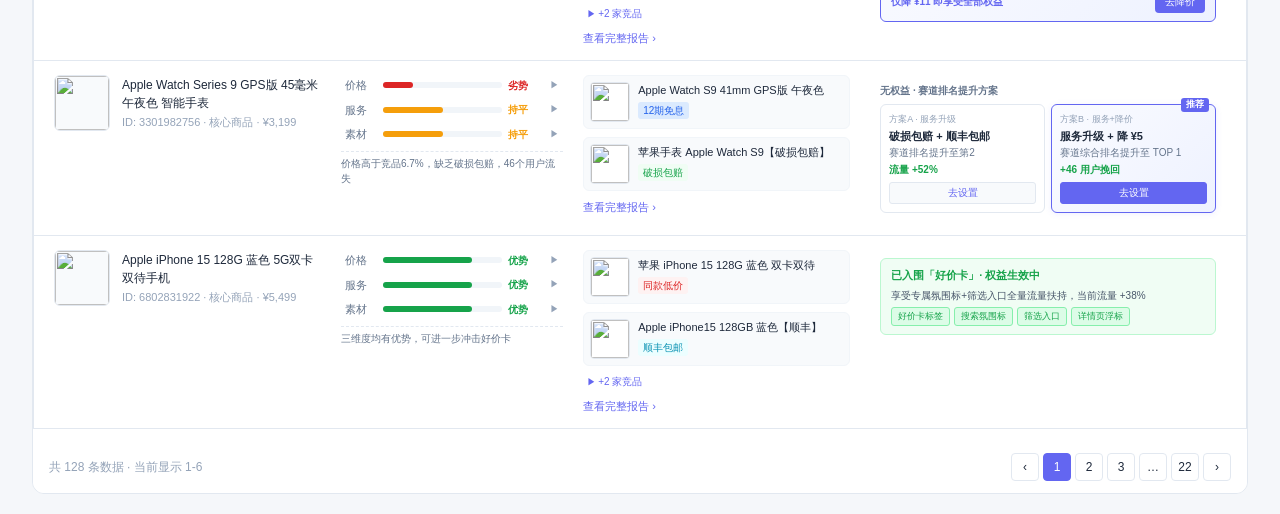
==== commit e0df2c05: "Revert "整合首屏：将诊断 Hero 漏斗压缩为单行叙事，与三步行动卡片合并" This reverts commit e61b19c4a33a20579ee34fe119a69477bcddb" ====
--- a/index.html
+++ b/index.html
@@ -43,31 +43,57 @@
 .ci-filter-tab:hover{color:#475569}
 .ci-filter-tab.active{background:#fff;color:#1e293b;font-weight:600;box-shadow:0 1px 3px rgba(0,0,0,.08)}
 
-/* ===== 行动中心（诊断 + 三步行动 整合） ===== */
-.hero-action-wrap{background:linear-gradient(180deg,#fafbff 0%,#fff 100%);border-bottom:1px solid #e2e8f0;position:relative;padding:14px 20px 16px}
+/* ===== 诊断 Hero + 行动主线 一体化容器 ===== */
+.hero-action-wrap{background:linear-gradient(180deg,#f5f7ff 0%,#fafbff 50%,#fff 100%);border-bottom:1px solid #e2e8f0;position:relative}
 .hero-action-wrap::before{content:"";position:absolute;left:0;top:0;right:0;height:3px;background:linear-gradient(90deg,#ef4444 0%,#ef4444 38%,#f59e0b 38%,#f59e0b 76%,#6366f1 76%,#6366f1 100%);opacity:.85}
 
-/* 一句话诊断条 */
-.diag-bar{display:flex;align-items:center;gap:10px;padding:10px 14px;background:#fff;border:1px solid #e2e8f0;border-radius:8px;margin-bottom:12px;flex-wrap:wrap}
-.diag-tag{display:inline-flex;align-items:center;gap:5px;padding:2px 8px;border-radius:3px;background:#eef2ff;color:#4f46e5;font-size:11px;font-weight:600;flex-shrink:0}
-.diag-tag::before{content:"";width:5px;height:5px;border-radius:50%;background:#4f46e5}
-.diag-text{font-size:13px;color:#0f172a;line-height:1.6;flex:1;min-width:200px}
-.diag-text .num-loss{color:#dc2626;font-weight:700;font-size:15px}
-.diag-text .num-gain{color:#16a34a;font-weight:700;font-size:15px}
-.diag-text .num-action{color:#d97706;font-weight:700}
-.diag-meta{font-size:11px;color:#94a3b8;flex-shrink:0}
-.diag-progress{display:inline-flex;align-items:center;gap:6px;padding:3px 10px;background:#f8fafc;border:1px solid #e2e8f0;border-radius:12px;flex-shrink:0}
-.diag-progress-label{font-size:10px;color:#64748b}
-.diag-progress-bar{display:inline-block;width:48px;height:4px;border-radius:2px;background:#e2e8f0;overflow:hidden}
-.diag-progress-fill{display:block;height:100%;border-radius:2px;background:linear-gradient(90deg,#6366f1,#8b5cf6)}
-.diag-progress-num{font-size:10px;color:#475569;font-weight:600}
-.diag-progress-num strong{color:#6366f1}
+/* ===== 诊断 Hero（漏斗式，与下方行动主线视觉串联） ===== */
+.diagnosis-hero{padding:22px 24px 14px;background:transparent;border-bottom:none;position:relative}
+.dh-title-row{display:flex;align-items:center;gap:10px;margin-bottom:16px}
+.dh-title-tag{display:inline-flex;align-items:center;gap:5px;padding:3px 10px;border-radius:4px;background:linear-gradient(135deg,#eef2ff,#e0e7ff);color:#4f46e5;font-size:11px;font-weight:600}
+.dh-title-tag::before{content:"";width:5px;height:5px;border-radius:50%;background:#4f46e5}
+.dh-title-text{font-size:14px;font-weight:600;color:#0f172a}
+.dh-title-meta{font-size:11px;color:#94a3b8;margin-left:auto}
+.dh-progress-mini{display:inline-flex;align-items:center;gap:6px;padding:4px 10px;background:#fff;border:1px solid #e2e8f0;border-radius:14px;margin-left:8px}
+.dh-progress-label{font-size:10px;color:#64748b}
+.dh-progress-bar{display:inline-block;width:54px;height:5px;border-radius:3px;background:#f1f5f9;overflow:hidden;position:relative}
+.dh-progress-fill{display:block;height:100%;border-radius:3px;background:linear-gradient(90deg,#6366f1,#8b5cf6)}
+.dh-progress-num{font-size:10px;color:#475569}
+.dh-progress-num strong{color:#6366f1;font-weight:700}
+
+/* 漏斗与下方三步卡片宽度对齐：1.2 / 1.2 / 1（与 .al-grid 一致） */
+.dh-funnel{display:grid;grid-template-columns:1.2fr 28px 1.2fr 28px 1fr;gap:12px;align-items:stretch;padding:0}
+.dh-step{display:flex;flex-direction:column;gap:4px;padding:14px 16px 12px;border-radius:10px;border:1px solid #e2e8f0;background:#fff;position:relative;transition:all .2s;cursor:pointer}
+.dh-step:hover{transform:translateY(-2px);box-shadow:0 6px 16px rgba(0,0,0,.06)}
+.dh-step.problem{border-color:#fecaca;background:linear-gradient(135deg,#fff 0%,#fef2f2 100%)}
+.dh-step.action{border-color:#fde68a;background:linear-gradient(135deg,#fff 0%,#fffbeb 100%)}
+.dh-step.gain{border-color:#bbf7d0;background:linear-gradient(135deg,#fff 0%,#f0fdf4 100%)}
+.dh-step-label{display:flex;align-items:center;gap:6px;font-size:10px;font-weight:600;color:#64748b;text-transform:uppercase;letter-spacing:.4px}
+.dh-step-label-dot{width:6px;height:6px;border-radius:50%}
+.dh-step.problem .dh-step-label-dot{background:#ef4444}
+.dh-step.action .dh-step-label-dot{background:#f59e0b}
+.dh-step.gain .dh-step-label-dot{background:#16a34a}
+.dh-step-value{display:flex;align-items:baseline;gap:4px;margin-top:4px}
+.dh-step-num{font-size:28px;font-weight:800;line-height:1;letter-spacing:-.5px}
+.dh-step.problem .dh-step-num{color:#dc2626}
+.dh-step.action .dh-step-num{color:#d97706}
+.dh-step.gain .dh-step-num{color:#16a34a}
+.dh-step-unit{font-size:12px;color:#64748b;font-weight:500}
+.dh-step-desc{font-size:11px;color:#64748b;line-height:1.5;margin-top:4px}
+.dh-step-desc strong{color:#1e293b;font-weight:600}
+.dh-step-trend{position:absolute;top:12px;right:12px;font-size:10px;padding:1px 6px;border-radius:3px;font-weight:600}
+.dh-step-trend.up{background:#fef2f2;color:#dc2626}
+.dh-step-trend.down{background:#f0fdf4;color:#16a34a}
+/* 漏斗箭头：垂直居中、连接两个卡片 */
+.dh-arrow{display:flex;align-items:center;justify-content:center;font-size:20px;color:#cbd5e1;font-weight:300;user-select:none}
+/* 漏斗向下连接到行动主线 */
+.dh-step::after{content:"";position:absolute;left:50%;bottom:-14px;width:1px;height:14px;background:linear-gradient(to bottom,#cbd5e1,transparent);opacity:.6}
 
 /* ===== 行动主线（三步法） ===== */
-.action-lane{padding:0;background:transparent;border-bottom:none}
-.al-head{display:flex;align-items:center;justify-content:space-between;margin-bottom:8px;padding:0 2px}
-.al-head-title{display:flex;align-items:center;gap:8px;font-size:12px;font-weight:600;color:#475569}
-.al-head-title-icon{display:inline-flex;align-items:center;justify-content:center;width:16px;height:16px;border-radius:4px;background:linear-gradient(135deg,#6366f1,#8b5cf6);color:#fff;font-size:10px;font-weight:700}
+.action-lane{padding:16px 20px;background:#fff;border-bottom:1px solid #e2e8f0}
+.al-head{display:flex;align-items:center;justify-content:space-between;margin-bottom:12px}
+.al-head-title{display:flex;align-items:center;gap:8px;font-size:13px;font-weight:600;color:#0f172a}
+.al-head-title-icon{display:inline-flex;align-items:center;justify-content:center;width:18px;height:18px;border-radius:4px;background:linear-gradient(135deg,#6366f1,#8b5cf6);color:#fff;font-size:11px;font-weight:700}
 .al-head-hint{font-size:11px;color:#94a3b8}
 .al-grid{display:grid;grid-template-columns:1.2fr 1.2fr 1fr;gap:12px}
 .al-card{position:relative;padding:14px 16px;border-radius:10px;background:#fff;border:1px solid #e2e8f0;display:flex;flex-direction:column;gap:10px;transition:all .2s}
@@ -525,20 +551,50 @@
         <span class="filter-active-clear" onclick="clearFilter()">清除筛选</span>
       </div>
 
-      <!-- ===== 行动中心（诊断 + 三步行动 整合） ===== -->
+      <!-- ===== Hero + 行动主线 一体化容器 ===== -->
       <div class="hero-action-wrap">
 
-      <!-- 一句话诊断条：把原 Hero 漏斗压缩为一行叙事 -->
-      <div class="diag-bar">
-        <span class="diag-tag">诊断</span>
-        <div class="diag-text">
-          本周 <span class="num-loss">867 人</span> 潜在流失，其中 <span class="num-action">72%（620 人）</span> 可挽回，完成下方三步预计恢复 <span class="num-gain">¥8.2 万</span> GMV
-        </div>
-        <span class="diag-progress">
-          <span class="diag-progress-label">本周</span>
-          <span class="diag-progress-bar"><span class="diag-progress-fill" style="width:25%"></span></span>
-          <span class="diag-progress-num"><strong>1</strong>/4 步</span>
-        </span>
+      <!-- ===== 诊断 Hero（漏斗式） ===== -->
+      <div class="diagnosis-hero">
+        <div class="dh-title-row">
+          <span class="dh-title-tag">诊断</span>
+          <span class="dh-title-text">本周竞争态势分析</span>
+          <span class="dh-title-meta">基于近7天监控 128 个商品 · 25 个竞品的数据分析</span>
+          <span class="dh-progress-mini">
+            <span class="dh-progress-label">本周已完成</span>
+            <span class="dh-progress-bar"><span class="dh-progress-fill" style="width:25%"></span></span>
+            <span class="dh-progress-num"><strong>1</strong>/4 步</span>
+          </span>
+        </div>
+        <div class="dh-funnel">
+          <div class="dh-step problem" data-link="card-1">
+            <span class="dh-step-trend up">+12%</span>
+            <div class="dh-step-label"><span class="dh-step-label-dot"></span>问题</div>
+            <div class="dh-step-value">
+              <span class="dh-step-num">867</span>
+              <span class="dh-step-unit">人潜在流失</span>
+            </div>
+            <div class="dh-step-desc">用户搜索过本店商品但最终下单到了竞品店铺</div>
+          </div>
+          <div class="dh-arrow">→</div>
+          <div class="dh-step action">
+            <div class="dh-step-label"><span class="dh-step-label-dot"></span>可挽回</div>
+            <div class="dh-step-value">
+              <span class="dh-step-num">620</span>
+              <span class="dh-step-unit">人 (占 72%)</span>
+            </div>
+            <div class="dh-step-desc">通过<strong>补齐服务能力 + 价格优化</strong>即可挽回</div>
+          </div>
+          <div class="dh-arrow">→</div>
+          <div class="dh-step gain">
+            <div class="dh-step-label"><span class="dh-step-label-dot"></span>预期收益</div>
+            <div class="dh-step-value">
+              <span class="dh-step-num">¥8.2</span>
+              <span class="dh-step-unit">万 GMV</span>
+            </div>
+            <div class="dh-step-desc">完成下方<strong>三步行动</strong>后预计可恢复的销售额</div>
+          </div>
+        </div>
       </div>
 
       <!-- ===== 行动主线（三步法：止血 → 抢量 → 监控） ===== -->
@@ -546,9 +602,9 @@
         <div class="al-head">
           <div class="al-head-title">
             <span class="al-head-title-icon">→</span>
-            <span>行动主线 · 先止血 → 再抢量 → 续监控</span>
-          </div>
-          <div class="al-head-hint">建议按优先级依次执行</div>
+            <span>行动主线 · 按优先级执行</span>
+          </div>
+          <div class="al-head-hint">建议顺序：先止血（挽回流失） → 再抢量（争取增量） → 持续监控（防御反击）</div>
         </div>
         <div class="al-grid">
 
